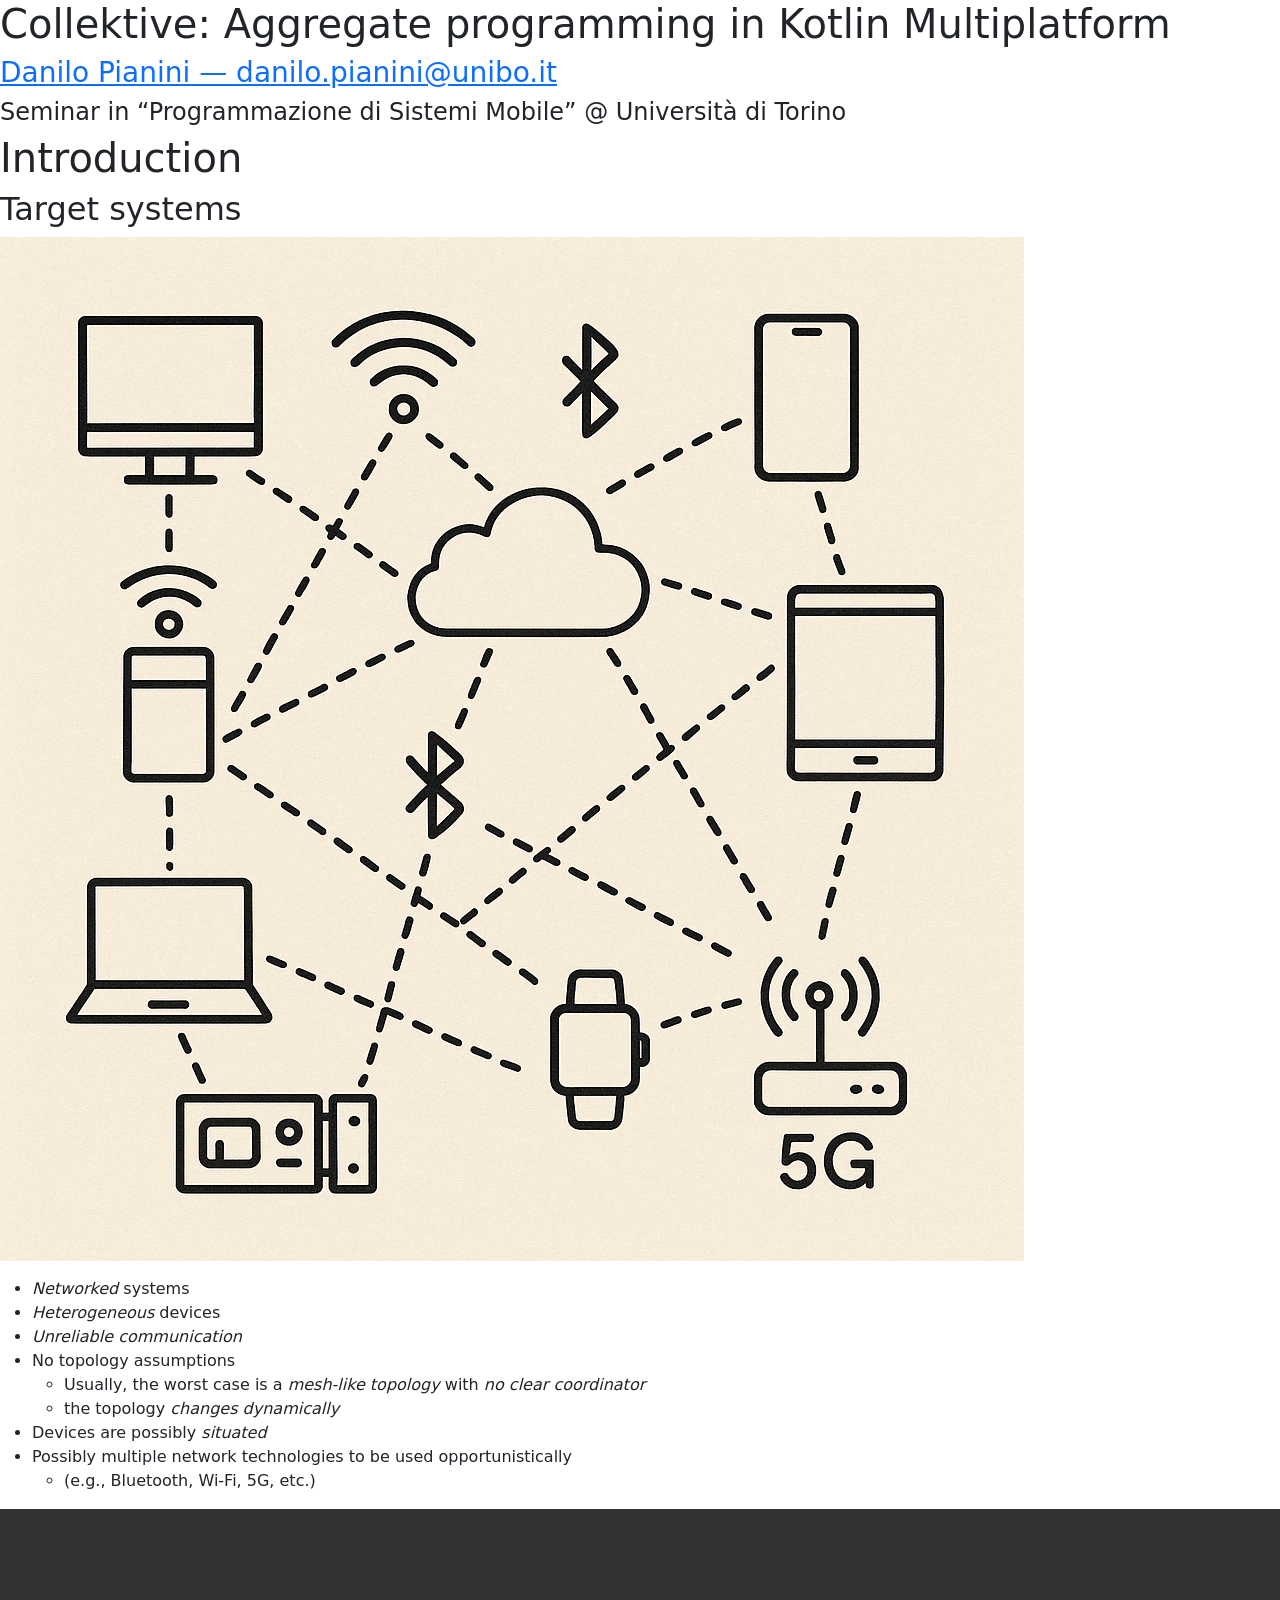
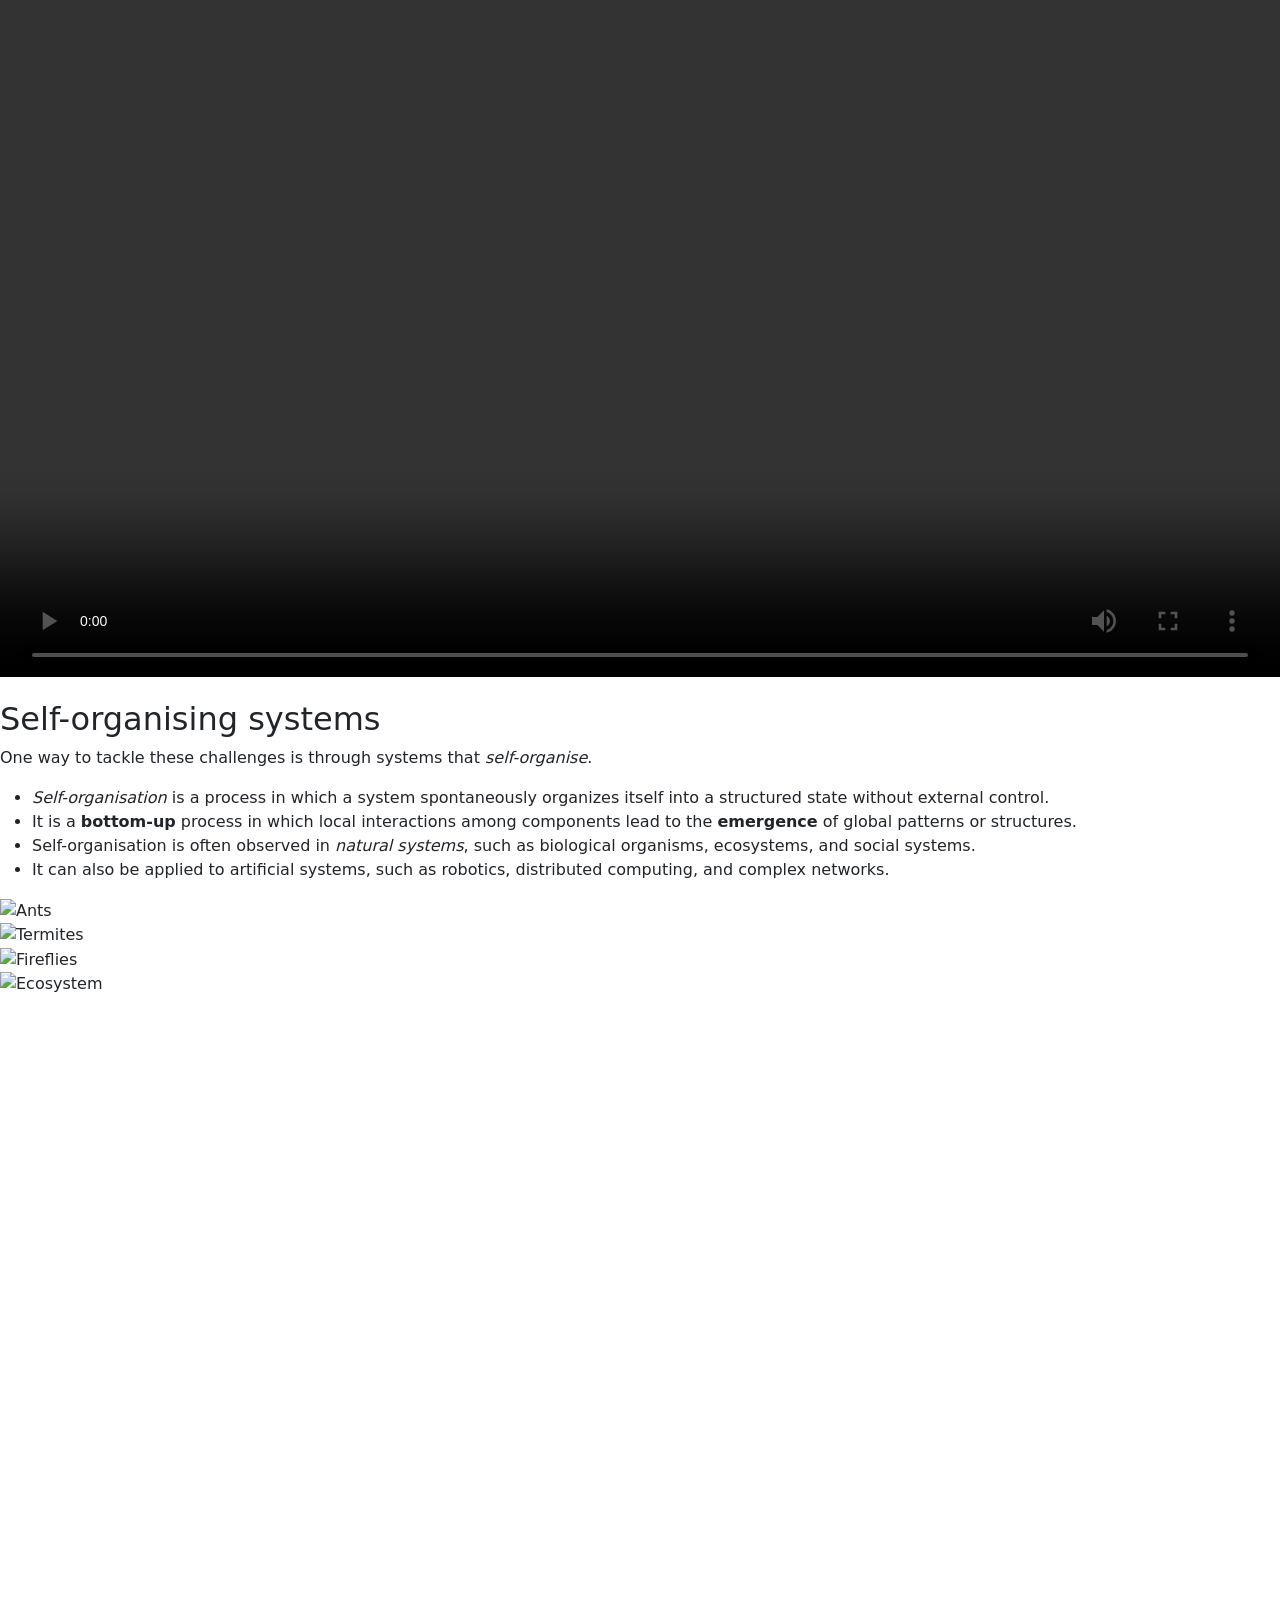
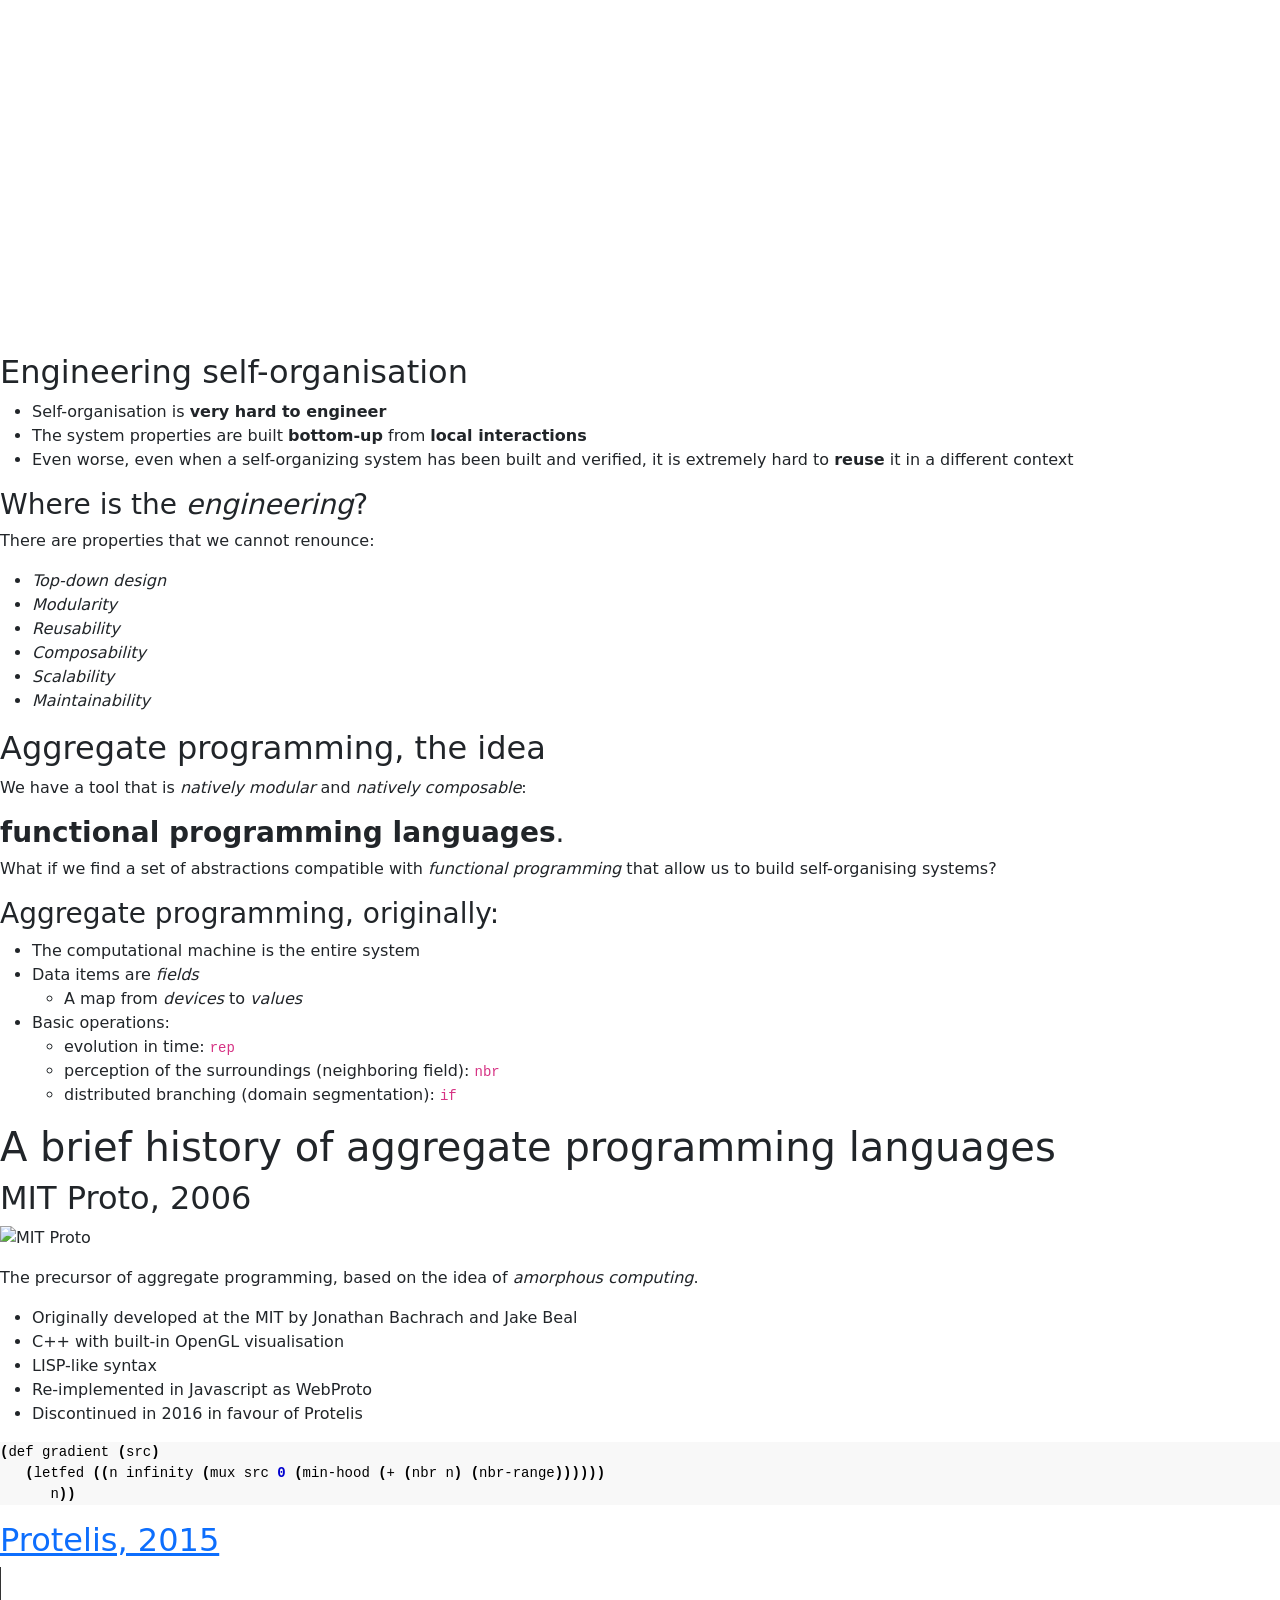
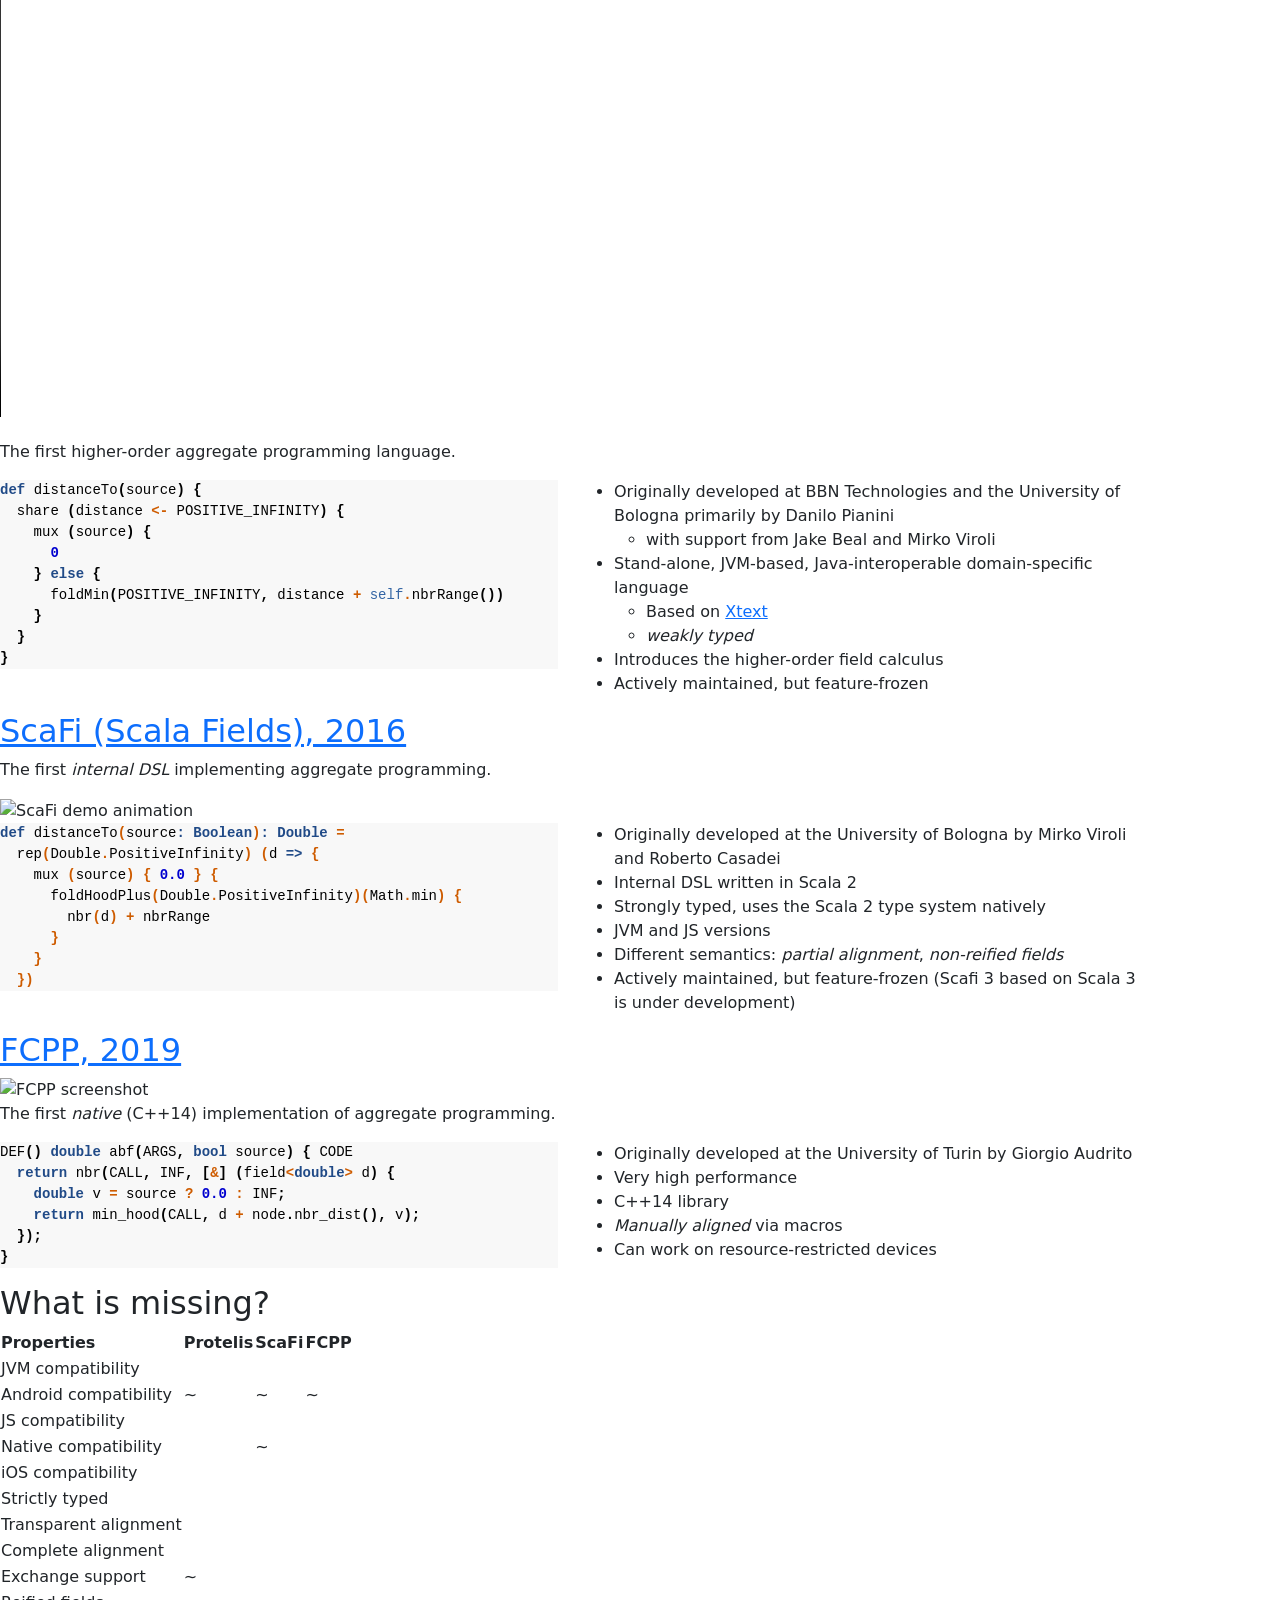
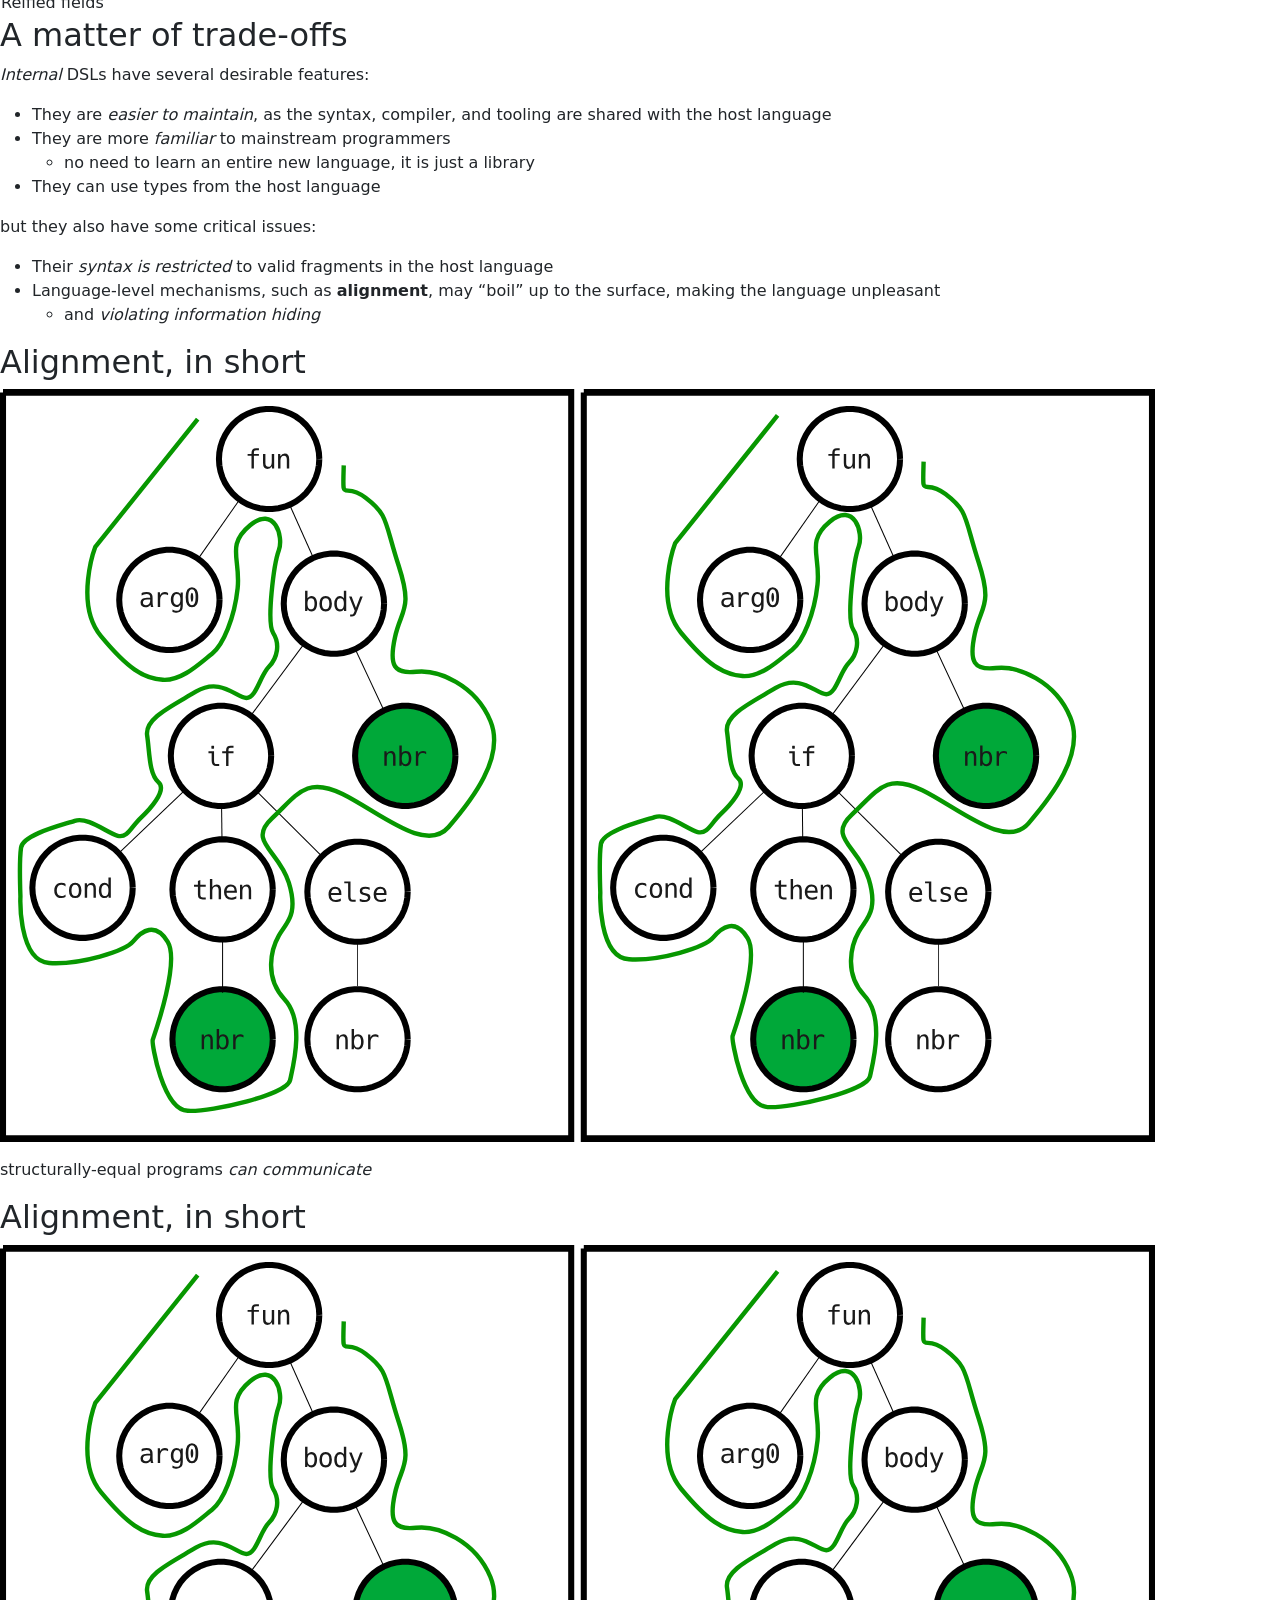
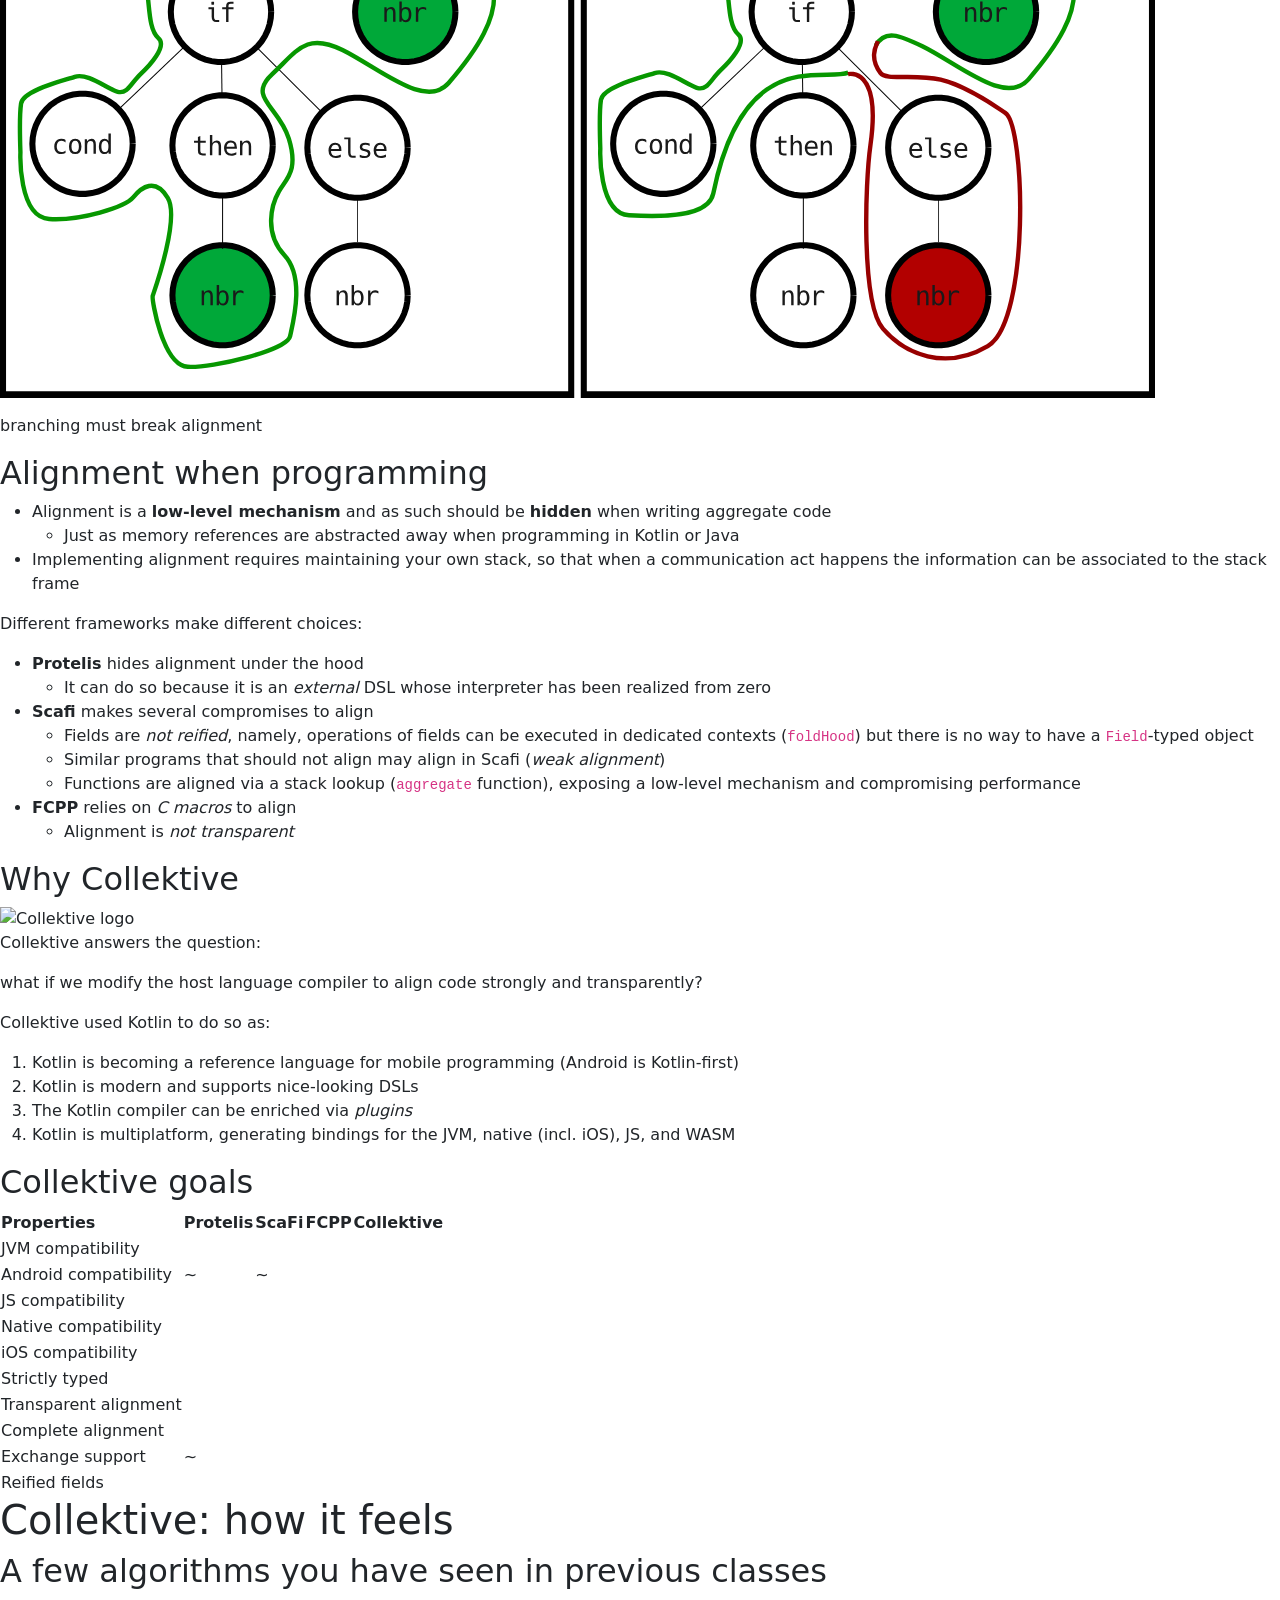
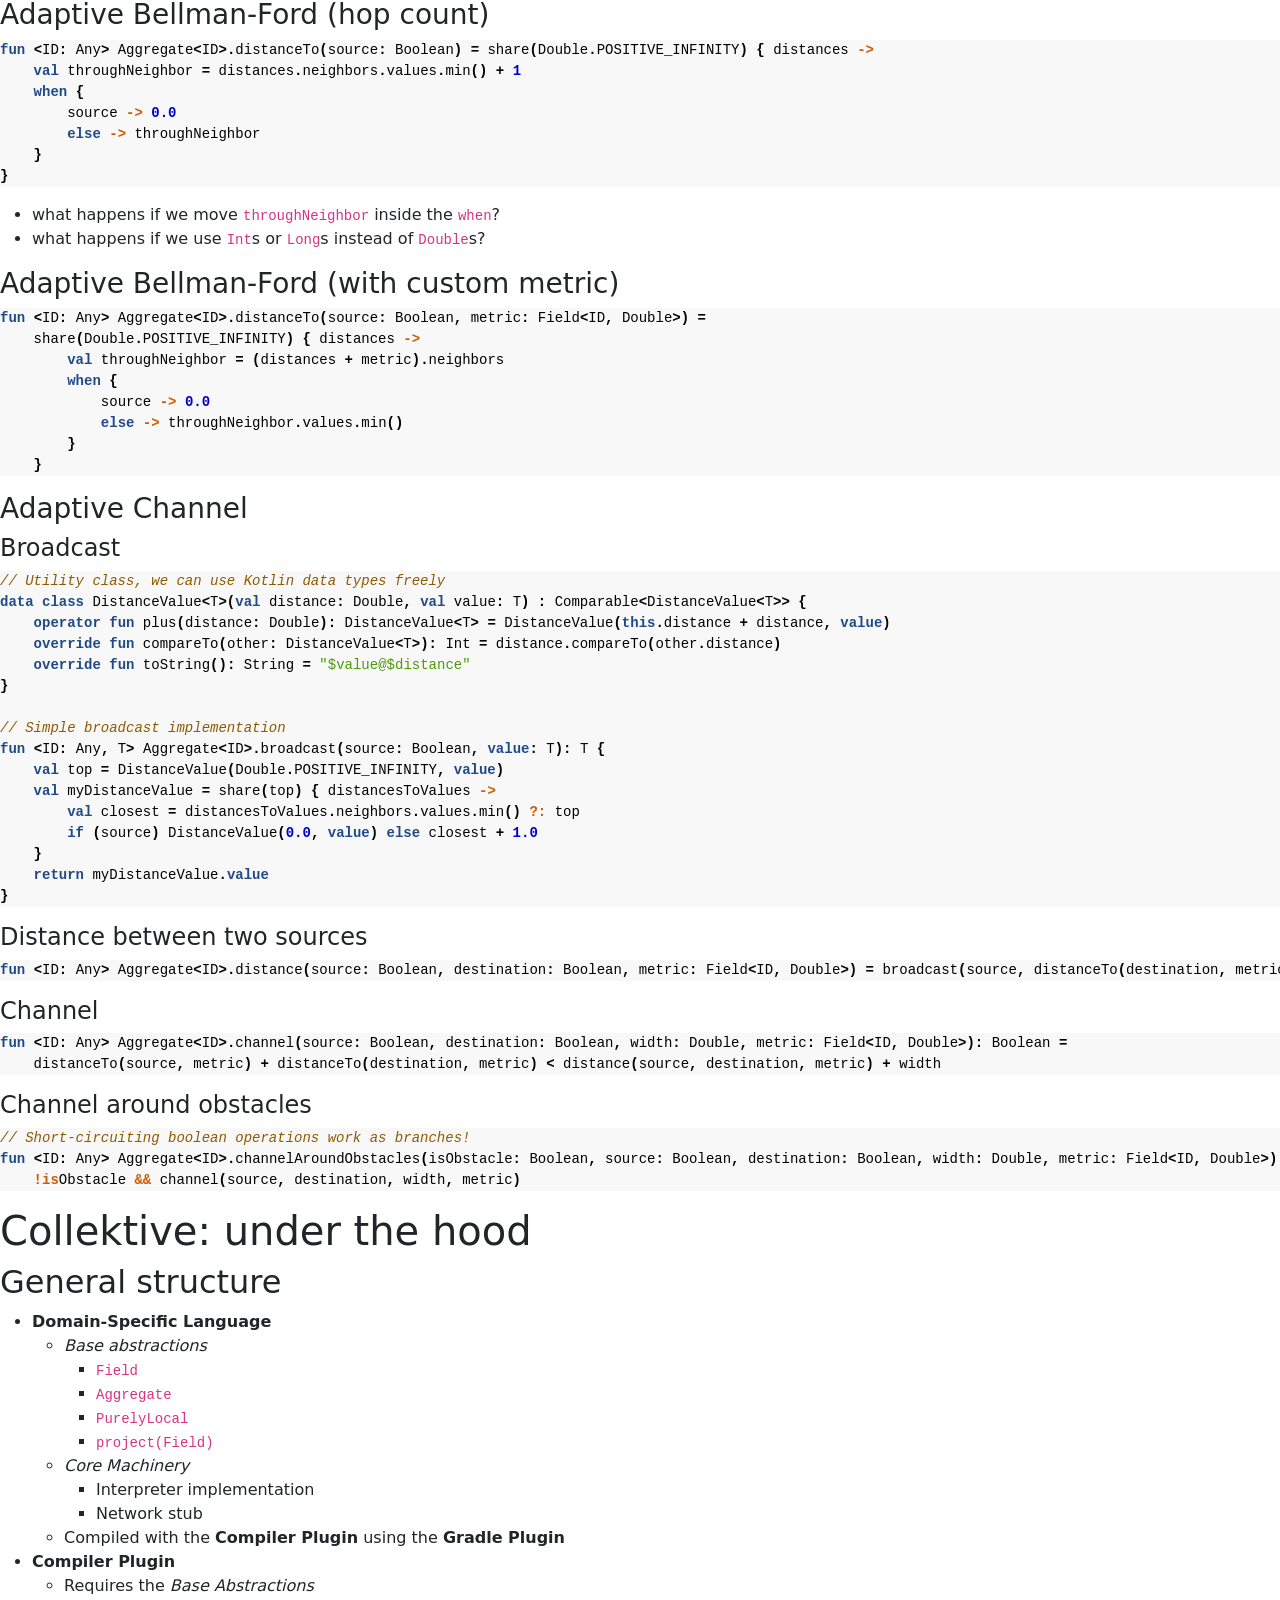
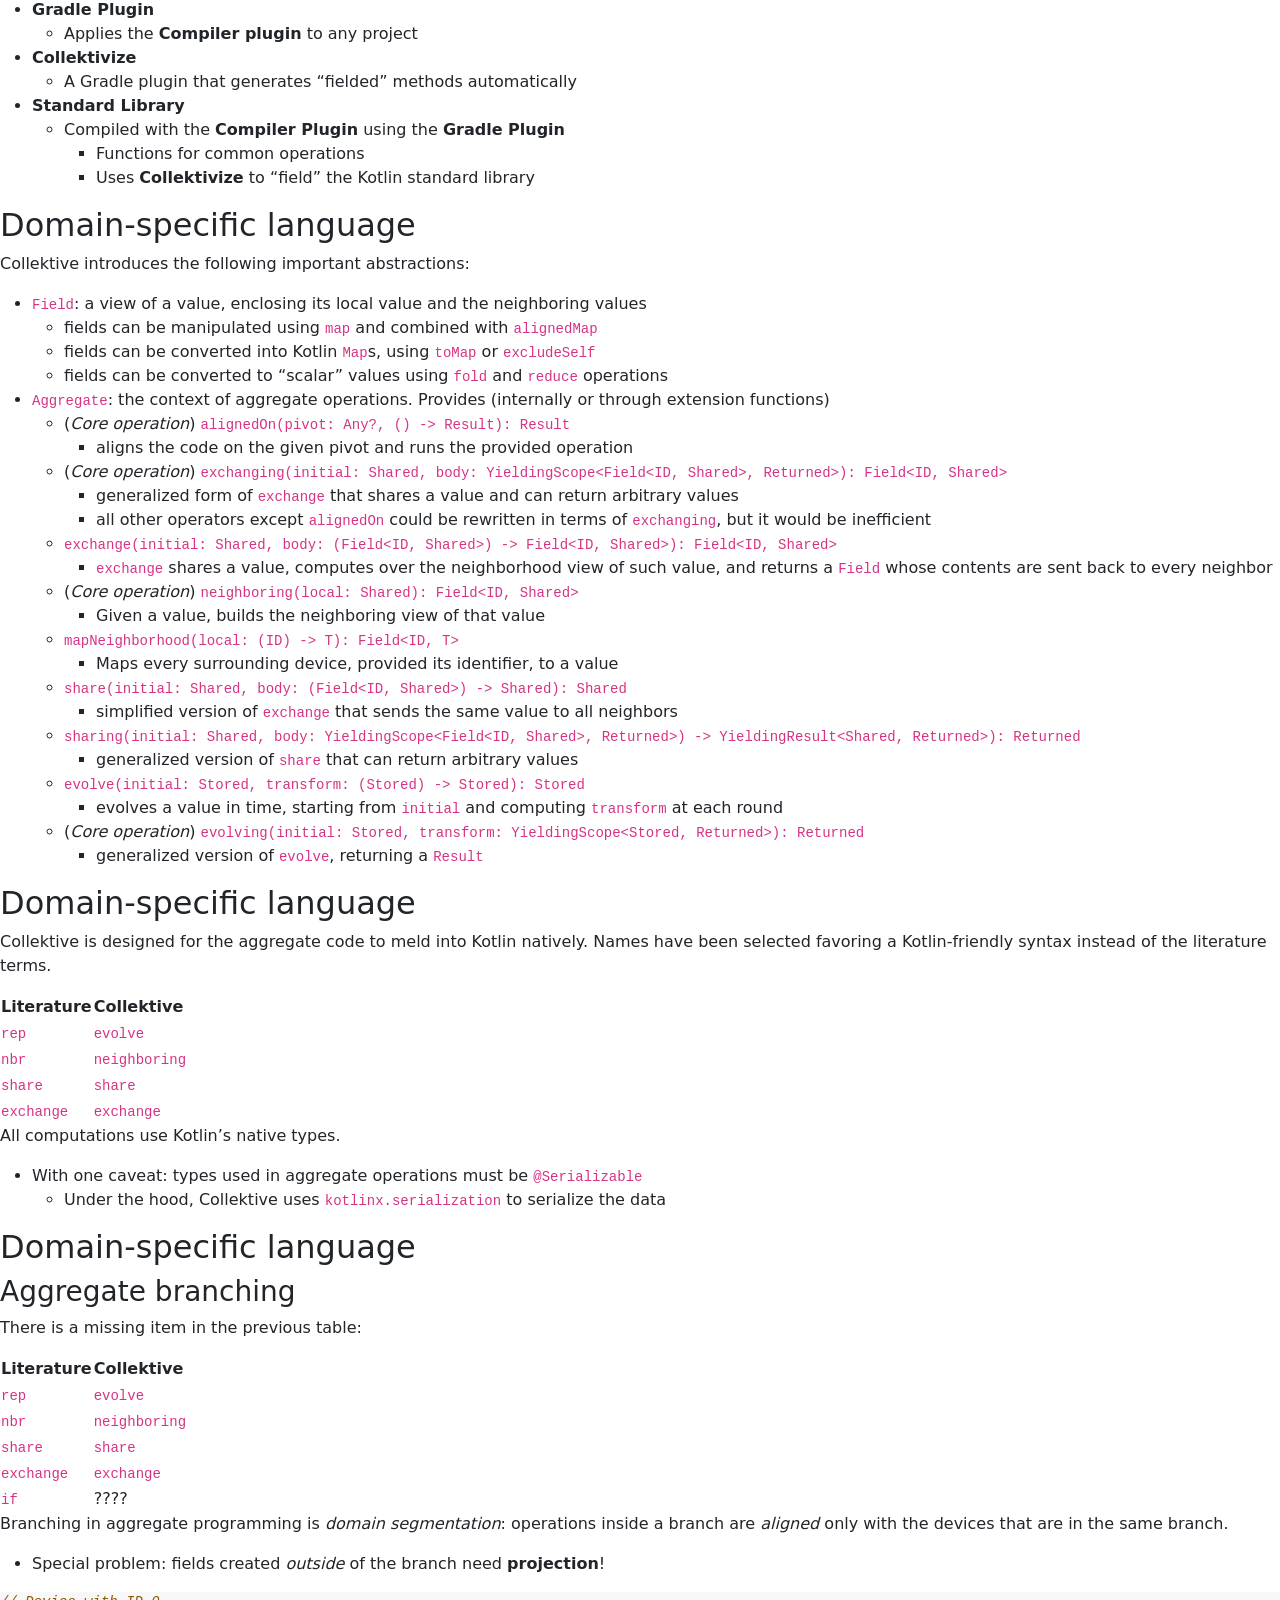
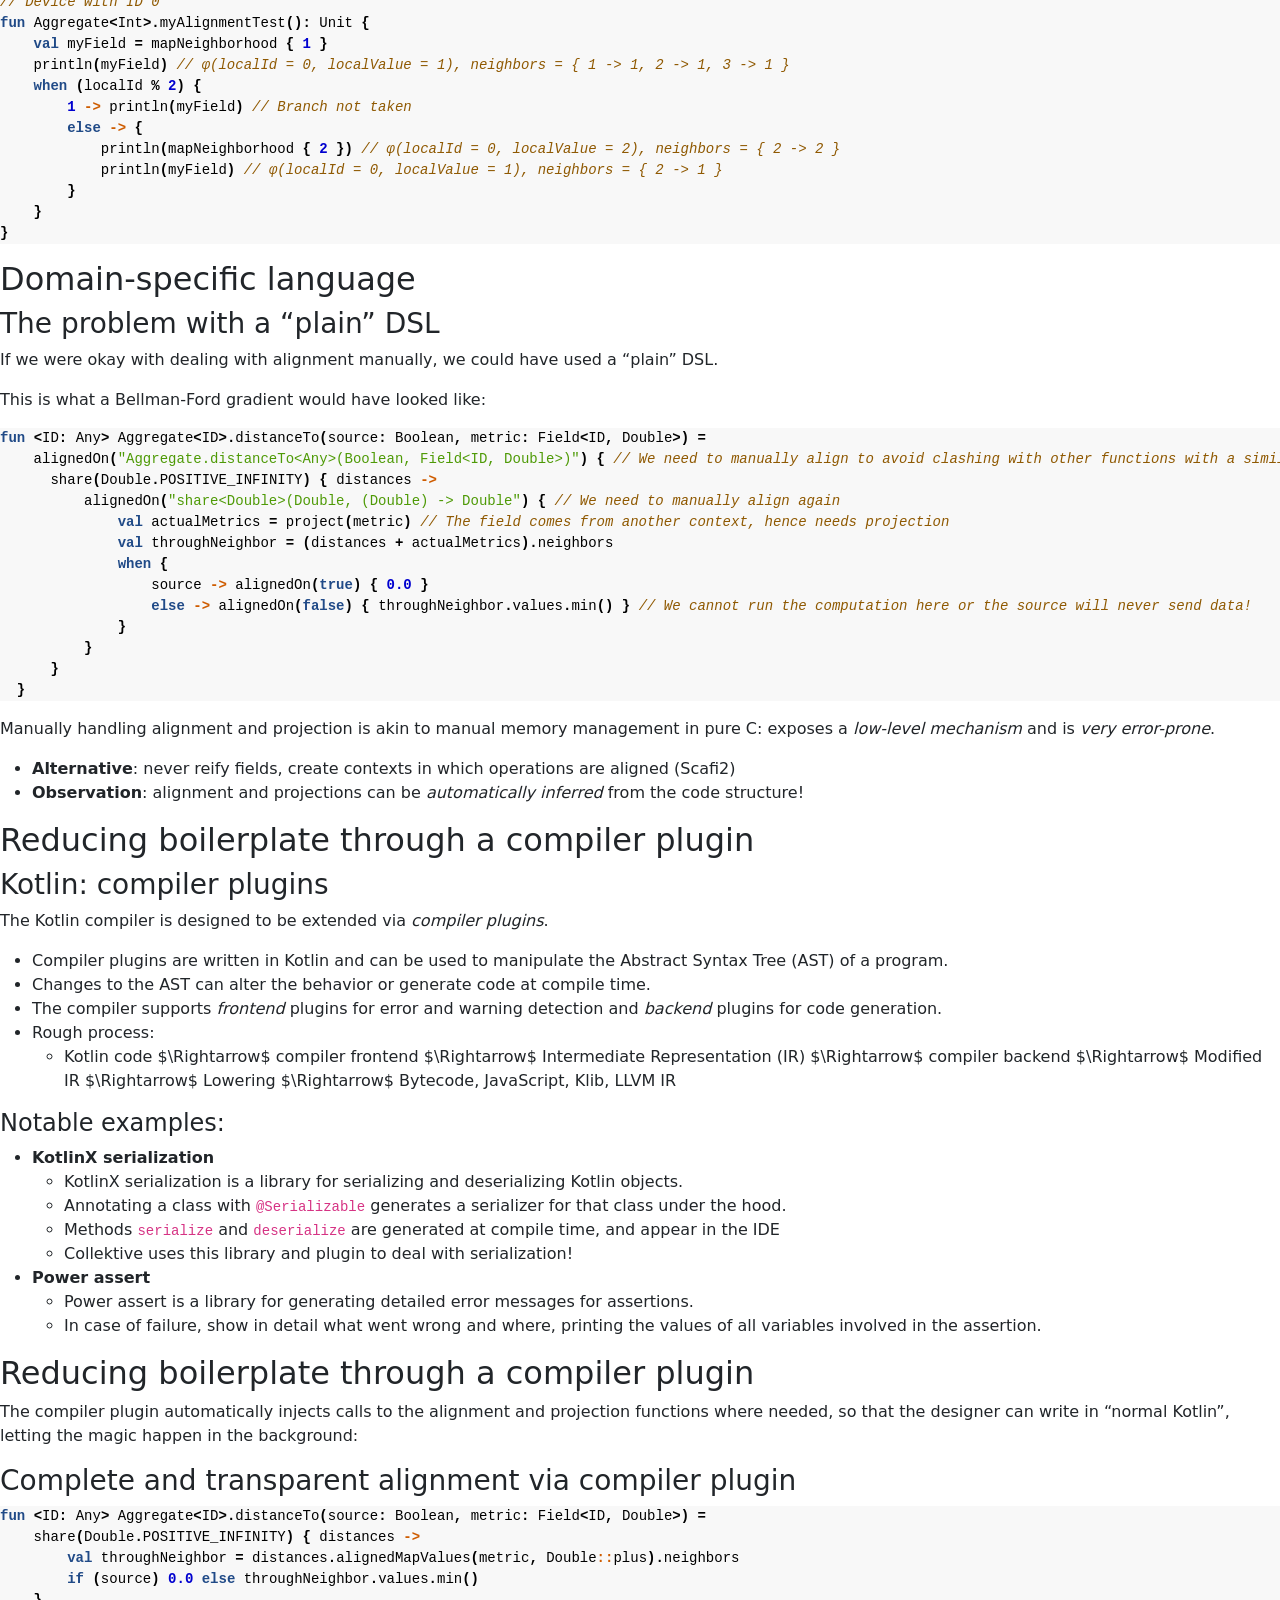
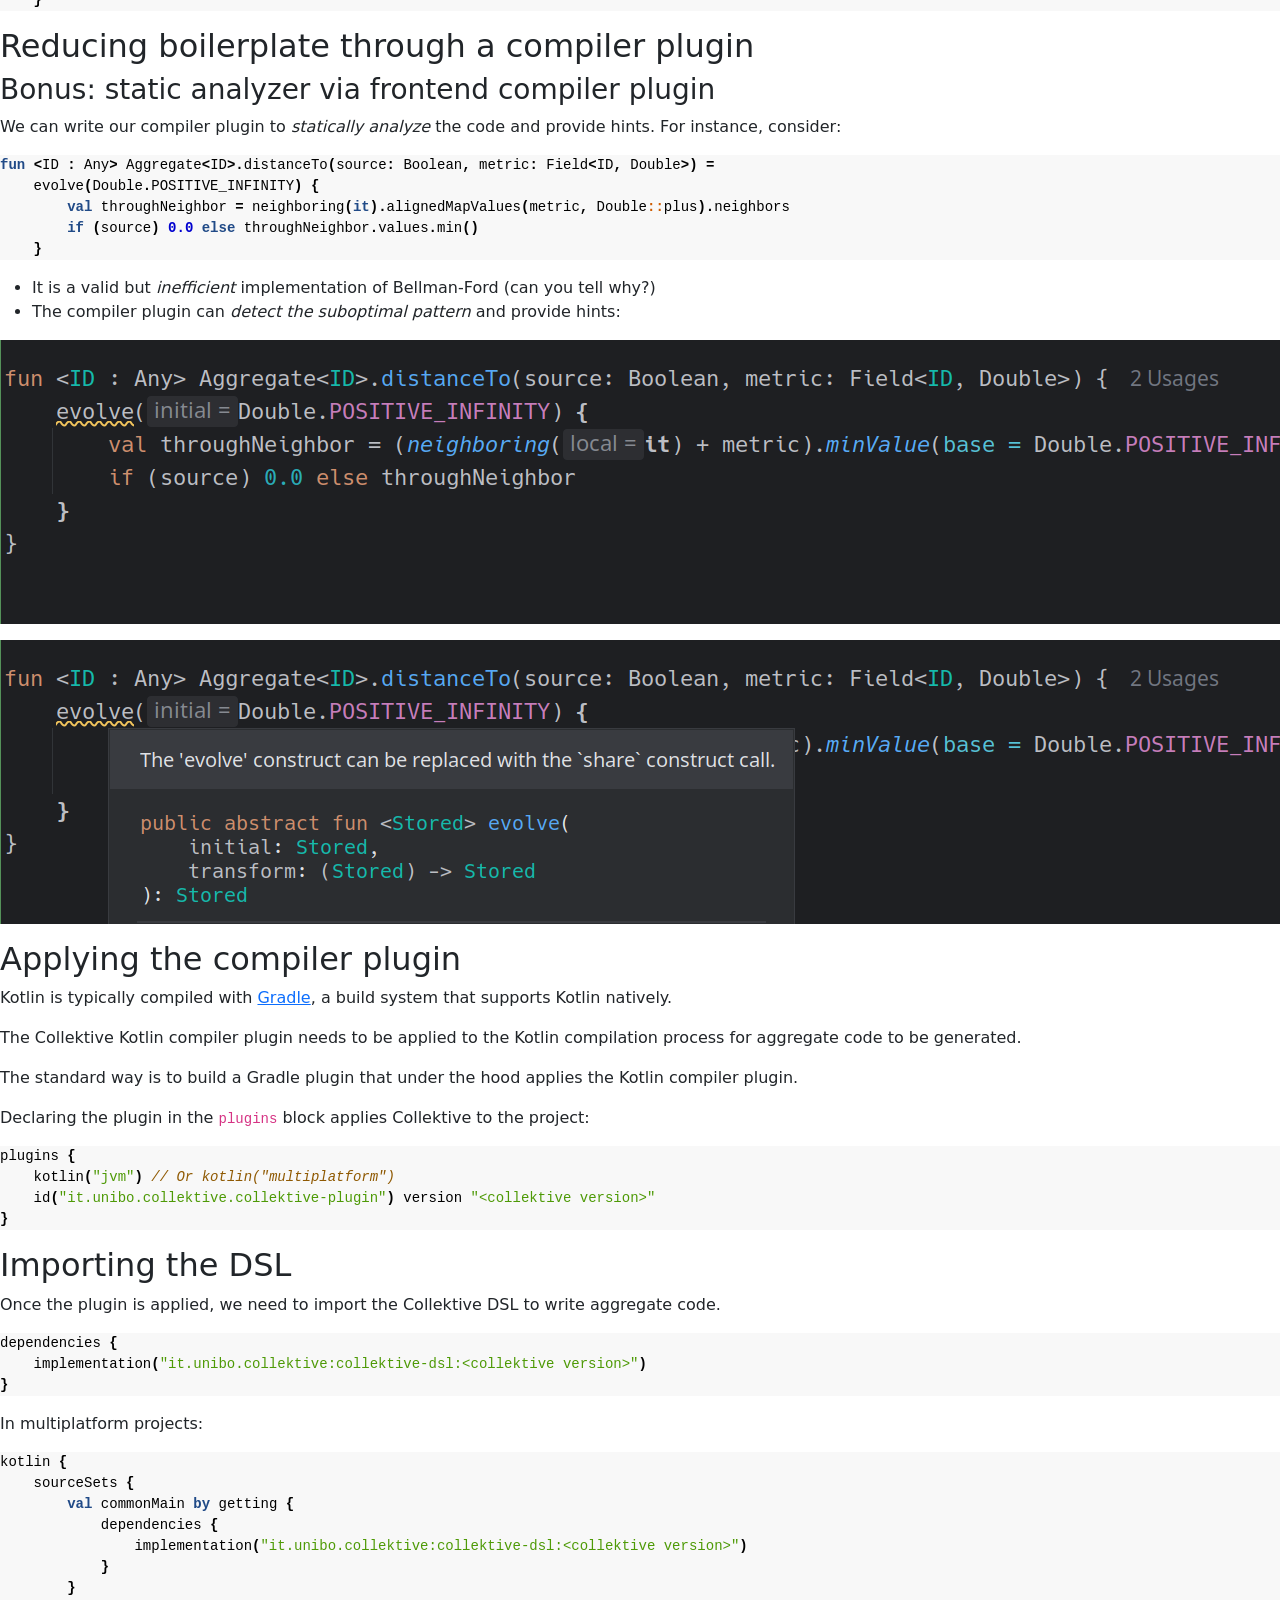
==== index.html @ bad83444 "Deploying to gh-pages from @ DanySK/slides-2026-unito-progmob-collektive@7ce42bff8a8091cb680936325e4" ====
<!DOCTYPE html><html lang="en"><head>
	<meta name="generator" content="Hugo 0.163.2">
    <meta charset="utf-8">
<title>Collektive: Aggregate programming in Kotlin Multiplatform</title>
<meta name="description" content="Collektive: Aggregate programming in Kotlin Multiplatform">

<meta name="apple-mobile-web-app-capable" content="yes">
<meta name="apple-mobile-web-app-status-bar-style" content="black-translucent">
<meta name="viewport" content="width=device-width, initial-scale=1.0, maximum-scale=1.0, user-scalable=no"><link rel="stylesheet" href="/slides-2026-unito-progmob-collektive/reveal-js/dist/reset.css">
<link rel="stylesheet" href="/slides-2026-unito-progmob-collektive/reveal-js/dist/reveal.css">
  <link rel="stylesheet" href="/slides-2026-unito-progmob-collektive/css/custom-theme.min.1976c3cd1822891ccd34048d4b4b91c10ebf5aa29ba235167b2de2966941fc20.css" id="theme"><link rel="stylesheet" href="/slides-2026-unito-progmob-collektive/highlight-js/solarized-dark.min.css">
<link href="https://fonts.googleapis.com/css?family=Roboto Mono" rel="stylesheet">
<link href="https://fonts.googleapis.com/css?family=Oxygen Mono" rel="stylesheet">
<link href="https://fonts.googleapis.com/css?family=Ubuntu Mono" rel="stylesheet">
<link href="https://cdn.jsdelivr.net/npm/bootstrap@5.3.1/dist/css/bootstrap.min.css" rel="stylesheet" integrity="sha384-4bw+/aepP/YC94hEpVNVgiZdgIC5+VKNBQNGCHeKRQN+PtmoHDEXuppvnDJzQIu9" crossorigin="anonymous">
<link href="https://cdn.jsdelivr.net/gh/DanySK/css-blur-animation/blur.css" rel="stylesheet" crossorigin="anonymous">

<script src="https://kit.fontawesome.com/04afe70845.js" crossorigin="anonymous"></script>
<script type="text/javascript" src="https://unpkg.com/qr-code-styling@1.5.0/lib/qr-code-styling.js"></script>

  </head>
  <body>
    
    <div class="reveal">
      <div class="slides">
  

    <section><h1 id="collektive-aggregate-programming-in-kotlin-multiplatform">Collektive: Aggregate programming in Kotlin Multiplatform</h1>
<h3 id="danilo-pianini"><a href="mailto:danilo.pianini@unibo.it">Danilo Pianini — danilo.pianini@unibo.it</a></h3>
<h4 id="seminar-in-programmazione-di-sistemi-mobile--università-di-torino">Seminar in “Programmazione di Sistemi Mobile” @ Università di Torino</h4>
</section><section>
<h1 id="introduction">Introduction</h1>
</section><section>
<h2 id="target-systems">Target systems</h2>

<div class="container w-100 m-0 p-0">
    <div class="row "><div class="col "><p><img src="target%20system.png" alt="AI-generated target system"></p>
</div>
<div class="col "><ul>
<li><em>Networked</em> systems</li>
<li><em>Heterogeneous</em> devices</li>
<li><em>Unreliable communication</em></li>
<li>No topology assumptions
<ul>
<li>Usually, the worst case is a <em>mesh-like topology</em> with <em>no clear coordinator</em></li>
<li>the topology <em>changes dynamically</em></li>
</ul>
</li>
<li>Devices are possibly <em>situated</em></li>
<li>Possibly multiple network technologies to be used opportunistically
<ul>
<li>(e.g., Bluetooth, Wi-Fi, 5G, etc.)</li>
</ul>
</li>
</ul>
</div></div>
</div>
</section><section>
<p><video width="120%" height="120%" autoplay="" controls="" loop=""><source data-src="https://danysk.github.io/Slides-2019-OYM/video/stampede.mp4" type="video/webm"></video></p>
</section><section>
<h2 id="self-organising-systems">Self-organising systems</h2>
<p>One way to tackle these challenges is through systems that <em>self-organise</em>.</p>
<ul>
<li><em>Self-organisation</em> is a process in which a system spontaneously organizes itself into a structured state without external control.</li>
<li>It is a <strong>bottom-up</strong> process in which local interactions among components lead to the <strong>emergence</strong> of global patterns or structures.</li>
<li>Self-organisation is often observed in <em>natural systems</em>, such as biological organisms, ecosystems, and social systems.</li>
<li>It can also be applied to artificial systems, such as robotics, distributed computing, and complex networks.</li>
</ul>
</section><section>
<div id="div1" style="width: 720px; float: left; overflow: hidden;">
  <img src="https://danysk.github.io/Slides-2019-OYM/img/ants.jpg" alt="Ants" style="position:relative; width: 100%; height: 100%; border: 0; margin:auto; overflow: hidden;">
</div>
<div id="div2" style="width: 720px; float: left; overflow: hidden;">
  <img src="https://danysk.github.io/Slides-2019-OYM/img/termites.jpg" alt="Termites" style="position:relative; width: 100%; height: 100%; border: 0; margin:auto; overflow: hidden;">
</div>
<div id="div3" style="width: 720px; float: left; overflow: hidden;">
  <img src="https://danysk.github.io/Slides-2019-OYM/img/firefly.jpg" alt="Fireflies" style="position:relative; width: 100%; height: 100%; border: 0; margin:auto; overflow: hidden;">
</div>
<div id="div4" style="width: 720px; float: left; overflow: hidden;">
  <img src="https://danysk.github.io/Slides-2019-OYM/img/ecosystem.jpg" alt="Ecosystem" style="position:relative; width: 100%; height: 100%; border: 0; margin:auto; overflow: hidden;">
</div>
</section><section>
<iframe width="1920" height="950" src="https://www.youtube.com/embed/ZHpu7ngQxwE?si=YPGltxUIp5QtcOlV" autoplay="true" title="YouTube video player" frameborder="0" allow="accelerometer; autoplay; clipboard-write; encrypted-media; gyroscope; picture-in-picture; web-share" referrerpolicy="strict-origin-when-cross-origin" allowfullscreen="">
</iframe>
</section><section>
<h2 id="engineering-self-organisation">Engineering self-organisation</h2>
<ul>
<li>Self-organisation is <strong>very hard to engineer</strong></li>
<li>The system properties are built <strong>bottom-up</strong> from <strong>local interactions</strong></li>
<li>Even worse, even when a self-organizing system has been built and verified,
it is extremely hard to <strong>reuse</strong> it in a different context</li>
</ul>
<h3 id="where-is-the-engineering">Where is the <em>engineering</em>?</h3>
<p>There are properties that we cannot renounce:</p>
<ul>
<li><em>Top-down design</em></li>
<li><em>Modularity</em></li>
<li><em>Reusability</em></li>
<li><em>Composability</em></li>
<li><em>Scalability</em></li>
<li><em>Maintainability</em></li>
</ul>
</section><section>
<h2 id="aggregate-programming-the-idea">Aggregate programming, the idea</h2>
<p>We have a tool that is <em>natively modular</em> and <em>natively composable</em>:</p>
<h3 id="functional-programming-languages"><strong>functional programming languages</strong>.</h3>
<p>What if we find a set of abstractions compatible with <em>functional programming</em>
that allow us to build self-organising systems?</p>
<h3 id="aggregate-programming-originally">Aggregate programming, originally:</h3>
<ul>
<li>The computational machine is the entire system</li>
<li>Data items are <em>fields</em>
<ul>
<li>A map from <em>devices</em> to <em>values</em></li>
</ul>
</li>
<li>Basic operations:
<ul>
<li>evolution in time: <code>rep</code></li>
<li>perception of the surroundings (neighboring field): <code>nbr</code></li>
<li>distributed branching (domain segmentation): <code>if</code></li>
</ul>
</li>
</ul>
</section><section>
<h1 id="a-brief-history-of-aggregate-programming-languages">A brief history of aggregate programming languages</h1>
</section><section>
<h2 id="mit-proto-2006">MIT Proto, 2006</h2>
<p><img src="https://raw.githubusercontent.com/jakebeal/MIT-Proto/refs/heads/master/webproto/figures/protorunning.png" alt="MIT Proto"></p>
<p>The precursor of aggregate programming,
based on the idea of <em>amorphous computing</em>.</p>
<ul>
<li>Originally developed at the MIT by Jonathan Bachrach and Jake Beal</li>
<li>C++ with built-in OpenGL visualisation</li>
<li>LISP-like syntax</li>
<li>Re-implemented in Javascript as WebProto</li>
<li>Discontinued in 2016 in favour of Protelis</li>
</ul>
<div class="highlight"><pre tabindex="0" style="background-color:#f8f8f8;-moz-tab-size:4;-o-tab-size:4;tab-size:4;-webkit-text-size-adjust:none;"><code class="nohighlight" data-noescape=""><span style="display:flex;"><span><span style="color:#000;font-weight:bold">(</span><span style="color:#000">def</span> <span style="color:#000">gradient</span> <span style="color:#000;font-weight:bold">(</span><span style="color:#000">src</span><span style="color:#000;font-weight:bold">)</span>
</span></span><span style="display:flex;"><span>   <span style="color:#000;font-weight:bold">(</span><span style="color:#000">letfed</span> <span style="color:#000;font-weight:bold">((</span><span style="color:#000">n</span> <span style="color:#000">infinity</span> <span style="color:#000;font-weight:bold">(</span><span style="color:#000">mux</span> <span style="color:#000">src</span> <span style="color:#0000cf;font-weight:bold">0</span> <span style="color:#000;font-weight:bold">(</span><span style="color:#000">min-hood</span> <span style="color:#000;font-weight:bold">(</span><span style="color:#000">+</span> <span style="color:#000;font-weight:bold">(</span><span style="color:#000">nbr</span> <span style="color:#000">n</span><span style="color:#000;font-weight:bold">)</span> <span style="color:#000;font-weight:bold">(</span><span style="color:#000">nbr-range</span><span style="color:#000;font-weight:bold">))))))</span>
</span></span><span style="display:flex;"><span>      <span style="color:#000">n</span><span style="color:#000;font-weight:bold">))</span>
</span></span></code></pre></div></section><section>
<h2 id="protelis-2015"><a href="https://protelis.github.io/">Protelis, 2015</a></h2>
<p><video width="1080" height="450" autoplay="" controls="" loop=""><source data-src="https://protelis.github.io/images/mapehd-small-h264.mp4" type="video/webm"></video></p>
<p>The first higher-order aggregate programming language.</p>

<div class="container w-100 m-0 p-0">
    <div class="row "><div class="col "><div class="highlight"><pre tabindex="0" style="background-color:#f8f8f8;-moz-tab-size:4;-o-tab-size:4;tab-size:4;-webkit-text-size-adjust:none;"><code class="nohighlight" data-noescape=""><span style="display:flex;"><span><span style="color:#204a87;font-weight:bold">def</span> <span style="color:#000">distanceTo</span><span style="color:#000;font-weight:bold">(</span><span style="color:#000">source</span><span style="color:#000;font-weight:bold">)</span> <span style="color:#000;font-weight:bold">{</span>
</span></span><span style="display:flex;"><span>  <span style="color:#000">share</span> <span style="color:#000;font-weight:bold">(</span><span style="color:#000">distance</span> <span style="color:#ce5c00;font-weight:bold">&lt;-</span> <span style="color:#000">POSITIVE_INFINITY</span><span style="color:#000;font-weight:bold">)</span> <span style="color:#000;font-weight:bold">{</span>
</span></span><span style="display:flex;"><span>    <span style="color:#000">mux</span> <span style="color:#000;font-weight:bold">(</span><span style="color:#000">source</span><span style="color:#000;font-weight:bold">)</span> <span style="color:#000;font-weight:bold">{</span>
</span></span><span style="display:flex;"><span>      <span style="color:#0000cf;font-weight:bold">0</span>
</span></span><span style="display:flex;"><span>    <span style="color:#000;font-weight:bold">}</span> <span style="color:#204a87;font-weight:bold">else</span> <span style="color:#000;font-weight:bold">{</span>
</span></span><span style="display:flex;"><span>      <span style="color:#000">foldMin</span><span style="color:#000;font-weight:bold">(</span><span style="color:#000">POSITIVE_INFINITY</span><span style="color:#000;font-weight:bold">,</span> <span style="color:#000">distance</span> <span style="color:#ce5c00;font-weight:bold">+</span> <span style="color:#3465a4">self</span><span style="color:#ce5c00;font-weight:bold">.</span><span style="color:#000">nbrRange</span><span style="color:#000;font-weight:bold">())</span>
</span></span><span style="display:flex;"><span>    <span style="color:#000;font-weight:bold">}</span>
</span></span><span style="display:flex;"><span>  <span style="color:#000;font-weight:bold">}</span>
</span></span><span style="display:flex;"><span><span style="color:#000;font-weight:bold">}</span>
</span></span></code></pre></div></div>
<div class="col "><ul>
<li>Originally developed at BBN Technologies and the University of Bologna primarily by Danilo Pianini
<ul>
<li>with support from Jake Beal and Mirko Viroli</li>
</ul>
</li>
<li>Stand-alone, JVM-based, Java-interoperable domain-specific language
<ul>
<li>Based on <a href="https://eclipse.dev/Xtext/">Xtext</a></li>
<li><em>weakly typed</em></li>
</ul>
</li>
<li>Introduces the higher-order field calculus</li>
<li>Actively maintained, but feature-frozen</li>
</ul>
</div></div>
</div>
</section><section>
<h2 id="scafi-scala-fields-2016"><a href="https://scafi.github.io/">ScaFi (Scala Fields), 2016</a></h2>
<p>The first <em>internal DSL</em> implementing aggregate programming.</p>
<img src="https://user-images.githubusercontent.com/23448811/224012411-fbef5948-c546-49fa-b411-f5662831ef1b.gif" alt="ScaFi demo animation" width="500px">

<div class="container w-100 m-0 p-0">
    <div class="row "><div class="col "><div class="highlight"><pre tabindex="0" style="background-color:#f8f8f8;-moz-tab-size:4;-o-tab-size:4;tab-size:4;-webkit-text-size-adjust:none;"><code class="nohighlight" data-noescape=""><span style="display:flex;"><span><span style="color:#204a87;font-weight:bold">def</span> <span style="color:#000">distanceTo</span><span style="color:#ce5c00;font-weight:bold">(</span><span style="color:#000">source</span><span style="color:#204a87;font-weight:bold">:</span> <span style="color:#204a87;font-weight:bold">Boolean</span><span style="color:#ce5c00;font-weight:bold">)</span><span style="color:#204a87;font-weight:bold">:</span> <span style="color:#204a87;font-weight:bold">Double</span> <span style="color:#ce5c00;font-weight:bold">=</span>
</span></span><span style="display:flex;"><span>  <span style="color:#000">rep</span><span style="color:#ce5c00;font-weight:bold">(</span><span style="color:#000">Double</span><span style="color:#ce5c00;font-weight:bold">.</span><span style="color:#000">PositiveInfinity</span><span style="color:#ce5c00;font-weight:bold">)</span> <span style="color:#ce5c00;font-weight:bold">(</span><span style="color:#000">d</span> <span style="color:#204a87;font-weight:bold">=&gt;</span> <span style="color:#ce5c00;font-weight:bold">{</span>
</span></span><span style="display:flex;"><span>    <span style="color:#000">mux</span> <span style="color:#ce5c00;font-weight:bold">(</span><span style="color:#000">source</span><span style="color:#ce5c00;font-weight:bold">)</span> <span style="color:#ce5c00;font-weight:bold">{</span> <span style="color:#0000cf;font-weight:bold">0.0</span> <span style="color:#ce5c00;font-weight:bold">}</span> <span style="color:#ce5c00;font-weight:bold">{</span>
</span></span><span style="display:flex;"><span>      <span style="color:#000">foldHoodPlus</span><span style="color:#ce5c00;font-weight:bold">(</span><span style="color:#000">Double</span><span style="color:#ce5c00;font-weight:bold">.</span><span style="color:#000">PositiveInfinity</span><span style="color:#ce5c00;font-weight:bold">)(</span><span style="color:#000">Math</span><span style="color:#ce5c00;font-weight:bold">.</span><span style="color:#000">min</span><span style="color:#ce5c00;font-weight:bold">)</span> <span style="color:#ce5c00;font-weight:bold">{</span>
</span></span><span style="display:flex;"><span>        <span style="color:#000">nbr</span><span style="color:#ce5c00;font-weight:bold">(</span><span style="color:#000">d</span><span style="color:#ce5c00;font-weight:bold">)</span> <span style="color:#ce5c00;font-weight:bold">+</span> <span style="color:#000">nbrRange</span>
</span></span><span style="display:flex;"><span>      <span style="color:#ce5c00;font-weight:bold">}</span>
</span></span><span style="display:flex;"><span>    <span style="color:#ce5c00;font-weight:bold">}</span>
</span></span><span style="display:flex;"><span>  <span style="color:#ce5c00;font-weight:bold">})</span>
</span></span></code></pre></div></div>
<div class="col "><ul>
<li>Originally developed at the University of Bologna by Mirko Viroli and Roberto Casadei</li>
<li>Internal DSL written in Scala 2</li>
<li>Strongly typed, uses the Scala 2 type system natively</li>
<li>JVM and JS versions</li>
<li>Different semantics: <em>partial alignment</em>, <em>non-reified fields</em></li>
<li>Actively maintained, but feature-frozen (Scafi 3 based on Scala 3 is under development)</li>
</ul>
</div></div>
</div>
</section><section>
<h2 id="fcpp-2019"><a href="https://fcpp.github.io/">FCPP, 2019</a></h2>
<img src="https://fcpp.github.io/assets/static/screenshot.png" alt="FCPP screenshot" width="500px">
<p>The first <em>native</em> (C++14) implementation of aggregate programming.</p>

<div class="container w-100 m-0 p-0">
    <div class="row "><div class="col "><div class="highlight"><pre tabindex="0" style="background-color:#f8f8f8;-moz-tab-size:4;-o-tab-size:4;tab-size:4;-webkit-text-size-adjust:none;"><code class="nohighlight" data-noescape=""><span style="display:flex;"><span><span style="color:#000">DEF</span><span style="color:#000;font-weight:bold">()</span> <span style="color:#204a87;font-weight:bold">double</span> <span style="color:#000">abf</span><span style="color:#000;font-weight:bold">(</span><span style="color:#000">ARGS</span><span style="color:#000;font-weight:bold">,</span> <span style="color:#204a87;font-weight:bold">bool</span> <span style="color:#000">source</span><span style="color:#000;font-weight:bold">)</span> <span style="color:#000;font-weight:bold">{</span> <span style="color:#000">CODE</span>
</span></span><span style="display:flex;"><span>  <span style="color:#204a87;font-weight:bold">return</span> <span style="color:#000">nbr</span><span style="color:#000;font-weight:bold">(</span><span style="color:#000">CALL</span><span style="color:#000;font-weight:bold">,</span> <span style="color:#000">INF</span><span style="color:#000;font-weight:bold">,</span> <span style="color:#000;font-weight:bold">[</span><span style="color:#ce5c00;font-weight:bold">&amp;</span><span style="color:#000;font-weight:bold">]</span> <span style="color:#000;font-weight:bold">(</span><span style="color:#000">field</span><span style="color:#ce5c00;font-weight:bold">&lt;</span><span style="color:#204a87;font-weight:bold">double</span><span style="color:#ce5c00;font-weight:bold">&gt;</span> <span style="color:#000">d</span><span style="color:#000;font-weight:bold">)</span> <span style="color:#000;font-weight:bold">{</span>
</span></span><span style="display:flex;"><span>    <span style="color:#204a87;font-weight:bold">double</span> <span style="color:#000">v</span> <span style="color:#ce5c00;font-weight:bold">=</span> <span style="color:#000">source</span> <span style="color:#ce5c00;font-weight:bold">?</span> <span style="color:#0000cf;font-weight:bold">0.0</span> <span style="color:#ce5c00;font-weight:bold">:</span> <span style="color:#000">INF</span><span style="color:#000;font-weight:bold">;</span>
</span></span><span style="display:flex;"><span>    <span style="color:#204a87;font-weight:bold">return</span> <span style="color:#000">min_hood</span><span style="color:#000;font-weight:bold">(</span><span style="color:#000">CALL</span><span style="color:#000;font-weight:bold">,</span> <span style="color:#000">d</span> <span style="color:#ce5c00;font-weight:bold">+</span> <span style="color:#000">node</span><span style="color:#000;font-weight:bold">.</span><span style="color:#000">nbr_dist</span><span style="color:#000;font-weight:bold">(),</span> <span style="color:#000">v</span><span style="color:#000;font-weight:bold">);</span>
</span></span><span style="display:flex;"><span>  <span style="color:#000;font-weight:bold">});</span>
</span></span><span style="display:flex;"><span><span style="color:#000;font-weight:bold">}</span>
</span></span></code></pre></div></div>
<div class="col "><ul>
<li>Originally developed at the University of Turin by Giorgio Audrito</li>
<li>Very high performance</li>
<li>C++14 library</li>
<li><em>Manually aligned</em> via macros</li>
<li>Can work on resource-restricted devices</li>
</ul>
</div></div>
</div>
</section><section>
<h2 id="what-is-missing">What is missing?</h2>
<table>
	<thead>
			<tr>
					<th>Properties</th>
					<th>Protelis</th>
					<th>ScaFi</th>
					<th>FCPP</th>
			</tr>
	</thead>
	<tbody>
			<tr>
					<td>JVM compatibility</td>
					<td><i class="fa-solid fa-check" style="color: green;"></i>
</td>
					<td><i class="fa-solid fa-check" style="color: green;"></i>
</td>
					<td><i class="fa-solid fa-xmark" style="color: red;"></i>
</td>
			</tr>
			<tr>
					<td>Android compatibility</td>
					<td>~</td>
					<td>~</td>
					<td>~</td>
			</tr>
			<tr>
					<td>JS compatibility</td>
					<td><i class="fa-solid fa-xmark" style="color: red;"></i>
</td>
					<td><i class="fa-solid fa-check" style="color: green;"></i>
</td>
					<td><i class="fa-solid fa-xmark" style="color: red;"></i>
</td>
			</tr>
			<tr>
					<td>Native compatibility</td>
					<td><i class="fa-solid fa-xmark" style="color: red;"></i>
</td>
					<td>~</td>
					<td><i class="fa-solid fa-check" style="color: green;"></i>
</td>
			</tr>
			<tr>
					<td>iOS compatibility</td>
					<td><i class="fa-solid fa-xmark" style="color: red;"></i>
</td>
					<td><i class="fa-solid fa-xmark" style="color: red;"></i>
</td>
					<td><i class="fa-solid fa-xmark" style="color: red;"></i>
</td>
			</tr>
			<tr>
					<td>Strictly typed</td>
					<td><i class="fa-solid fa-xmark" style="color: red;"></i>
</td>
					<td><i class="fa-solid fa-check" style="color: green;"></i>
</td>
					<td><i class="fa-solid fa-check" style="color: green;"></i>
</td>
			</tr>
			<tr>
					<td>Transparent alignment</td>
					<td><i class="fa-solid fa-check" style="color: green;"></i>
</td>
					<td><i class="fa-solid fa-xmark" style="color: red;"></i>
</td>
					<td><i class="fa-solid fa-xmark" style="color: red;"></i>
</td>
			</tr>
			<tr>
					<td>Complete alignment</td>
					<td><i class="fa-solid fa-check" style="color: green;"></i>
</td>
					<td><i class="fa-solid fa-xmark" style="color: red;"></i>
</td>
					<td><i class="fa-solid fa-check" style="color: green;"></i>
</td>
			</tr>
			<tr>
					<td>Exchange support</td>
					<td>~</td>
					<td><i class="fa-solid fa-xmark" style="color: red;"></i>
</td>
					<td><i class="fa-solid fa-check" style="color: green;"></i>
</td>
			</tr>
			<tr>
					<td>Reified fields</td>
					<td><i class="fa-solid fa-check" style="color: green;"></i>
</td>
					<td><i class="fa-solid fa-xmark" style="color: red;"></i>
</td>
					<td><i class="fa-solid fa-check" style="color: green;"></i>
</td>
			</tr>
	</tbody>
</table>
</section><section>
<h2 id="a-matter-of-trade-offs">A matter of trade-offs</h2>
<p><em>Internal</em> DSLs have several desirable features:</p>
<ul>
<li>They are <em>easier to maintain</em>, as the syntax, compiler, and tooling are shared with the host language</li>
<li>They are more <em>familiar</em> to mainstream programmers
<ul>
<li>no need to learn an entire new language, it is just a library</li>
</ul>
</li>
<li>They can use types from the host language</li>
</ul>
<p>but they also have some critical issues:</p>
<ul>
<li>Their <em>syntax is restricted</em> to valid fragments in the host language</li>
<li>Language-level mechanisms, such as <strong>alignment</strong>, may “boil” up to the surface, making the language unpleasant
<ul>
<li>and <em>violating information hiding</em></li>
</ul>
</li>
</ul>
</section><section>
<h2 id="alignment-in-short">Alignment, in short</h2>
<p><img src="align.svg" alt=""></p>
<p>structurally-equal programs <em>can communicate</em></p>
</section><section>
<h2 id="alignment-in-short-1">Alignment, in short</h2>
<p><img src="dealign.svg" alt=""></p>
<p>branching must break alignment</p>
</section><section>
<h2 id="alignment-when-programming">Alignment when programming</h2>
<ul>
<li>Alignment is a <strong>low-level mechanism</strong> and as such should be <strong>hidden</strong> when writing aggregate code
<ul>
<li>Just as memory references are abstracted away when programming in Kotlin or Java</li>
</ul>
</li>
<li>Implementing alignment requires maintaining your own stack, so that when a communication act happens
the information can be associated to the stack frame</li>
</ul>
<p>Different frameworks make different choices:</p>
<ul>
<li><strong>Protelis</strong> hides alignment under the hood
<ul>
<li>It can do so because it is an <em>external</em> DSL whose interpreter has been realized from zero</li>
</ul>
</li>
<li><strong>Scafi</strong> makes several compromises to align
<ul>
<li>Fields are <em>not reified</em>, namely, operations of fields can be executed in dedicated contexts (<code>foldHood</code>)
but there is no way to have a <code>Field</code>-typed object</li>
<li>Similar programs that should not align may align in Scafi (<em>weak alignment</em>)</li>
<li>Functions are aligned via a stack lookup (<code>aggregate</code> function), exposing a low-level mechanism and compromising performance</li>
</ul>
</li>
<li><strong>FCPP</strong> relies on <em>C macros</em> to align
<ul>
<li>Alignment is <em>not transparent</em></li>
</ul>
</li>
</ul>
</section><section>
<h2 id="why-collektive">Why Collektive</h2>
<img src="https://github.com/Collektive/collektive/raw/master/site/static/img/collektive-logo-white-background-round.svg" alt="Collektive logo" width="300px">
<p>Collektive answers the question:</p>
<blockquote>
<p>what if we modify the host language compiler to align code strongly and transparently?</p>
</blockquote>
<p>Collektive used Kotlin to do so as:</p>
<ol>
<li>Kotlin is becoming a reference language for mobile programming (Android is Kotlin-first)</li>
<li>Kotlin is modern and supports nice-looking DSLs</li>
<li>The Kotlin compiler can be enriched via <em>plugins</em></li>
<li>Kotlin is multiplatform, generating bindings for the JVM, native (incl. iOS), JS, and WASM</li>
</ol>
</section><section>
<h2 id="collektive-goals">Collektive goals</h2>
<table>
	<thead>
			<tr>
					<th>Properties</th>
					<th>Protelis</th>
					<th>ScaFi</th>
					<th>FCPP</th>
					<th>Collektive</th>
			</tr>
	</thead>
	<tbody>
			<tr>
					<td>JVM compatibility</td>
					<td><i class="fa-solid fa-check" style="color: green;"></i>
</td>
					<td><i class="fa-solid fa-check" style="color: green;"></i>
</td>
					<td><i class="fa-solid fa-xmark" style="color: red;"></i>
</td>
					<td><i class="fa-solid fa-check" style="color: green;"></i>
</td>
			</tr>
			<tr>
					<td>Android compatibility</td>
					<td>~</td>
					<td>~</td>
					<td><i class="fa-solid fa-xmark" style="color: red;"></i>
</td>
					<td><i class="fa-solid fa-check" style="color: green;"></i>
</td>
			</tr>
			<tr>
					<td>JS compatibility</td>
					<td><i class="fa-solid fa-xmark" style="color: red;"></i>
</td>
					<td><i class="fa-solid fa-check" style="color: green;"></i>
</td>
					<td><i class="fa-solid fa-xmark" style="color: red;"></i>
</td>
					<td><i class="fa-solid fa-check" style="color: green;"></i>
</td>
			</tr>
			<tr>
					<td>Native compatibility</td>
					<td><i class="fa-solid fa-xmark" style="color: red;"></i>
</td>
					<td><i class="fa-solid fa-xmark" style="color: red;"></i>
</td>
					<td><i class="fa-solid fa-check" style="color: green;"></i>
</td>
					<td><i class="fa-solid fa-check" style="color: green;"></i>
</td>
			</tr>
			<tr>
					<td>iOS compatibility</td>
					<td><i class="fa-solid fa-xmark" style="color: red;"></i>
</td>
					<td><i class="fa-solid fa-xmark" style="color: red;"></i>
</td>
					<td><i class="fa-solid fa-xmark" style="color: red;"></i>
</td>
					<td><i class="fa-solid fa-check" style="color: green;"></i>
</td>
			</tr>
			<tr>
					<td>Strictly typed</td>
					<td><i class="fa-solid fa-xmark" style="color: red;"></i>
</td>
					<td><i class="fa-solid fa-check" style="color: green;"></i>
</td>
					<td><i class="fa-solid fa-check" style="color: green;"></i>
</td>
					<td><i class="fa-solid fa-check" style="color: green;"></i>
</td>
			</tr>
			<tr>
					<td>Transparent alignment</td>
					<td><i class="fa-solid fa-check" style="color: green;"></i>
</td>
					<td><i class="fa-solid fa-xmark" style="color: red;"></i>
</td>
					<td><i class="fa-solid fa-xmark" style="color: red;"></i>
</td>
					<td><i class="fa-solid fa-check" style="color: green;"></i>
</td>
			</tr>
			<tr>
					<td>Complete alignment</td>
					<td><i class="fa-solid fa-check" style="color: green;"></i>
</td>
					<td><i class="fa-solid fa-xmark" style="color: red;"></i>
</td>
					<td><i class="fa-solid fa-check" style="color: green;"></i>
</td>
					<td><i class="fa-solid fa-check" style="color: green;"></i>
</td>
			</tr>
			<tr>
					<td>Exchange support</td>
					<td>~</td>
					<td><i class="fa-solid fa-xmark" style="color: red;"></i>
</td>
					<td><i class="fa-solid fa-check" style="color: green;"></i>
</td>
					<td><i class="fa-solid fa-check" style="color: green;"></i>
</td>
			</tr>
			<tr>
					<td>Reified fields</td>
					<td><i class="fa-solid fa-check" style="color: green;"></i>
</td>
					<td><i class="fa-solid fa-xmark" style="color: red;"></i>
</td>
					<td><i class="fa-solid fa-check" style="color: green;"></i>
</td>
					<td><i class="fa-solid fa-check" style="color: green;"></i>
</td>
			</tr>
	</tbody>
</table>
</section><section>
<h1 id="collektive-how-it-feels">Collektive: how it feels</h1>
</section><section>
<h2 id="a-few-algorithms-you-have-seen-in-previous-classes">A few algorithms you have seen in previous classes</h2>
<h3 id="adaptive-bellman-ford-hop-count">Adaptive Bellman-Ford (hop count)</h3>
<div class="highlight"><pre tabindex="0" style="background-color:#f8f8f8;-moz-tab-size:4;-o-tab-size:4;tab-size:4;-webkit-text-size-adjust:none;"><code class="nohighlight" data-noescape=""><span style="display:flex;"><span><span style="color:#204a87;font-weight:bold">fun</span> <span style="color:#000;font-weight:bold">&lt;</span><span style="color:#000">ID</span><span style="color:#000;font-weight:bold">:</span> <span style="color:#000">Any</span><span style="color:#000;font-weight:bold">&gt;</span> <span style="color:#000">Aggregate</span><span style="color:#000;font-weight:bold">&lt;</span><span style="color:#000">ID</span><span style="color:#000;font-weight:bold">&gt;.</span><span style="color:#000">distanceTo</span><span style="color:#000;font-weight:bold">(</span><span style="color:#000">source</span><span style="color:#000;font-weight:bold">:</span> <span style="color:#000">Boolean</span><span style="color:#000;font-weight:bold">)</span> <span style="color:#000;font-weight:bold">=</span> <span style="color:#000">share</span><span style="color:#000;font-weight:bold">(</span><span style="color:#000">Double</span><span style="color:#000;font-weight:bold">.</span><span style="color:#000">POSITIVE_INFINITY</span><span style="color:#000;font-weight:bold">)</span> <span style="color:#000;font-weight:bold">{</span> <span style="color:#000">distances</span> <span style="color:#ce5c00;font-weight:bold">-&gt;</span>
</span></span><span style="display:flex;"><span>    <span style="color:#204a87;font-weight:bold">val</span> <span style="color:#000">throughNeighbor</span> <span style="color:#000;font-weight:bold">=</span> <span style="color:#000">distances</span><span style="color:#000;font-weight:bold">.</span><span style="color:#000">neighbors</span><span style="color:#000;font-weight:bold">.</span><span style="color:#000">values</span><span style="color:#000;font-weight:bold">.</span><span style="color:#000">min</span><span style="color:#000;font-weight:bold">()</span> <span style="color:#000;font-weight:bold">+</span> <span style="color:#0000cf;font-weight:bold">1</span>
</span></span><span style="display:flex;"><span>    <span style="color:#204a87;font-weight:bold">when</span> <span style="color:#000;font-weight:bold">{</span>
</span></span><span style="display:flex;"><span>        <span style="color:#000">source</span> <span style="color:#ce5c00;font-weight:bold">-&gt;</span> <span style="color:#0000cf;font-weight:bold">0.0</span>
</span></span><span style="display:flex;"><span>        <span style="color:#204a87;font-weight:bold">else</span> <span style="color:#ce5c00;font-weight:bold">-&gt;</span> <span style="color:#000">throughNeighbor</span>
</span></span><span style="display:flex;"><span>    <span style="color:#000;font-weight:bold">}</span>
</span></span><span style="display:flex;"><span><span style="color:#000;font-weight:bold">}</span>
</span></span></code></pre></div><ul>
<li>what happens if we move <code>throughNeighbor</code> inside the <code>when</code>?</li>
<li>what happens if we use <code>Int</code>s or <code>Long</code>s instead of <code>Double</code>s?</li>
</ul>
<h3 id="adaptive-bellman-ford-with-custom-metric">Adaptive Bellman-Ford (with custom metric)</h3>
<div class="highlight"><pre tabindex="0" style="background-color:#f8f8f8;-moz-tab-size:4;-o-tab-size:4;tab-size:4;-webkit-text-size-adjust:none;"><code class="nohighlight" data-noescape=""><span style="display:flex;"><span><span style="color:#204a87;font-weight:bold">fun</span> <span style="color:#000;font-weight:bold">&lt;</span><span style="color:#000">ID</span><span style="color:#000;font-weight:bold">:</span> <span style="color:#000">Any</span><span style="color:#000;font-weight:bold">&gt;</span> <span style="color:#000">Aggregate</span><span style="color:#000;font-weight:bold">&lt;</span><span style="color:#000">ID</span><span style="color:#000;font-weight:bold">&gt;.</span><span style="color:#000">distanceTo</span><span style="color:#000;font-weight:bold">(</span><span style="color:#000">source</span><span style="color:#000;font-weight:bold">:</span> <span style="color:#000">Boolean</span><span style="color:#000;font-weight:bold">,</span> <span style="color:#000">metric</span><span style="color:#000;font-weight:bold">:</span> <span style="color:#000">Field</span><span style="color:#000;font-weight:bold">&lt;</span><span style="color:#000">ID</span><span style="color:#000;font-weight:bold">,</span> <span style="color:#000">Double</span><span style="color:#000;font-weight:bold">&gt;)</span> <span style="color:#000;font-weight:bold">=</span>
</span></span><span style="display:flex;"><span>    <span style="color:#000">share</span><span style="color:#000;font-weight:bold">(</span><span style="color:#000">Double</span><span style="color:#000;font-weight:bold">.</span><span style="color:#000">POSITIVE_INFINITY</span><span style="color:#000;font-weight:bold">)</span> <span style="color:#000;font-weight:bold">{</span> <span style="color:#000">distances</span> <span style="color:#ce5c00;font-weight:bold">-&gt;</span>
</span></span><span style="display:flex;"><span>        <span style="color:#204a87;font-weight:bold">val</span> <span style="color:#000">throughNeighbor</span> <span style="color:#000;font-weight:bold">=</span> <span style="color:#000;font-weight:bold">(</span><span style="color:#000">distances</span> <span style="color:#000;font-weight:bold">+</span> <span style="color:#000">metric</span><span style="color:#000;font-weight:bold">).</span><span style="color:#000">neighbors</span>
</span></span><span style="display:flex;"><span>        <span style="color:#204a87;font-weight:bold">when</span> <span style="color:#000;font-weight:bold">{</span>
</span></span><span style="display:flex;"><span>            <span style="color:#000">source</span> <span style="color:#ce5c00;font-weight:bold">-&gt;</span> <span style="color:#0000cf;font-weight:bold">0.0</span>
</span></span><span style="display:flex;"><span>            <span style="color:#204a87;font-weight:bold">else</span> <span style="color:#ce5c00;font-weight:bold">-&gt;</span> <span style="color:#000">throughNeighbor</span><span style="color:#000;font-weight:bold">.</span><span style="color:#000">values</span><span style="color:#000;font-weight:bold">.</span><span style="color:#000">min</span><span style="color:#000;font-weight:bold">()</span>
</span></span><span style="display:flex;"><span>        <span style="color:#000;font-weight:bold">}</span>
</span></span><span style="display:flex;"><span>    <span style="color:#000;font-weight:bold">}</span>
</span></span></code></pre></div></section><section>
<h3 id="adaptive-channel">Adaptive Channel</h3>
<h4 id="broadcast">Broadcast</h4>
<div class="highlight"><pre tabindex="0" style="background-color:#f8f8f8;-moz-tab-size:4;-o-tab-size:4;tab-size:4;-webkit-text-size-adjust:none;"><code class="nohighlight" data-noescape=""><span style="display:flex;"><span><span style="color:#8f5902;font-style:italic">// Utility class, we can use Kotlin data types freely
</span></span></span><span style="display:flex;"><span><span style="color:#204a87;font-weight:bold">data</span> <span style="color:#204a87;font-weight:bold">class</span> <span style="color:#000">DistanceValue</span><span style="color:#000;font-weight:bold">&lt;</span><span style="color:#000">T</span><span style="color:#000;font-weight:bold">&gt;(</span><span style="color:#204a87;font-weight:bold">val</span> <span style="color:#000">distance</span><span style="color:#000;font-weight:bold">:</span> <span style="color:#000">Double</span><span style="color:#000;font-weight:bold">,</span> <span style="color:#204a87;font-weight:bold">val</span> <span style="color:#000">value</span><span style="color:#000;font-weight:bold">:</span> <span style="color:#000">T</span><span style="color:#000;font-weight:bold">)</span> <span style="color:#000;font-weight:bold">:</span> <span style="color:#000">Comparable</span><span style="color:#000;font-weight:bold">&lt;</span><span style="color:#000">DistanceValue</span><span style="color:#000;font-weight:bold">&lt;</span><span style="color:#000">T</span><span style="color:#000;font-weight:bold">&gt;&gt;</span> <span style="color:#000;font-weight:bold">{</span>
</span></span><span style="display:flex;"><span>    <span style="color:#204a87;font-weight:bold">operator</span> <span style="color:#204a87;font-weight:bold">fun</span> <span style="color:#000">plus</span><span style="color:#000;font-weight:bold">(</span><span style="color:#000">distance</span><span style="color:#000;font-weight:bold">:</span> <span style="color:#000">Double</span><span style="color:#000;font-weight:bold">):</span> <span style="color:#000">DistanceValue</span><span style="color:#000;font-weight:bold">&lt;</span><span style="color:#000">T</span><span style="color:#000;font-weight:bold">&gt;</span> <span style="color:#000;font-weight:bold">=</span> <span style="color:#000">DistanceValue</span><span style="color:#000;font-weight:bold">(</span><span style="color:#204a87;font-weight:bold">this</span><span style="color:#000;font-weight:bold">.</span><span style="color:#000">distance</span> <span style="color:#000;font-weight:bold">+</span> <span style="color:#000">distance</span><span style="color:#000;font-weight:bold">,</span> <span style="color:#204a87;font-weight:bold">value</span><span style="color:#000;font-weight:bold">)</span>
</span></span><span style="display:flex;"><span>    <span style="color:#204a87;font-weight:bold">override</span> <span style="color:#204a87;font-weight:bold">fun</span> <span style="color:#000">compareTo</span><span style="color:#000;font-weight:bold">(</span><span style="color:#000">other</span><span style="color:#000;font-weight:bold">:</span> <span style="color:#000">DistanceValue</span><span style="color:#000;font-weight:bold">&lt;</span><span style="color:#000">T</span><span style="color:#000;font-weight:bold">&gt;):</span> <span style="color:#000">Int</span> <span style="color:#000;font-weight:bold">=</span> <span style="color:#000">distance</span><span style="color:#000;font-weight:bold">.</span><span style="color:#000">compareTo</span><span style="color:#000;font-weight:bold">(</span><span style="color:#000">other</span><span style="color:#000;font-weight:bold">.</span><span style="color:#000">distance</span><span style="color:#000;font-weight:bold">)</span>
</span></span><span style="display:flex;"><span>    <span style="color:#204a87;font-weight:bold">override</span> <span style="color:#204a87;font-weight:bold">fun</span> <span style="color:#000">toString</span><span style="color:#000;font-weight:bold">():</span> <span style="color:#000">String</span> <span style="color:#000;font-weight:bold">=</span> <span style="color:#4e9a06">"</span><span style="color:#4e9a06">$value</span><span style="color:#4e9a06">@</span><span style="color:#4e9a06">$distance</span><span style="color:#4e9a06">"</span>
</span></span><span style="display:flex;"><span><span style="color:#000;font-weight:bold">}</span>
</span></span><span style="display:flex;"><span>
</span></span><span style="display:flex;"><span><span style="color:#8f5902;font-style:italic">// Simple broadcast implementation
</span></span></span><span style="display:flex;"><span><span style="color:#204a87;font-weight:bold">fun</span> <span style="color:#000;font-weight:bold">&lt;</span><span style="color:#000">ID</span><span style="color:#000;font-weight:bold">:</span> <span style="color:#000">Any</span><span style="color:#000;font-weight:bold">,</span> <span style="color:#000">T</span><span style="color:#000;font-weight:bold">&gt;</span> <span style="color:#000">Aggregate</span><span style="color:#000;font-weight:bold">&lt;</span><span style="color:#000">ID</span><span style="color:#000;font-weight:bold">&gt;.</span><span style="color:#000">broadcast</span><span style="color:#000;font-weight:bold">(</span><span style="color:#000">source</span><span style="color:#000;font-weight:bold">:</span> <span style="color:#000">Boolean</span><span style="color:#000;font-weight:bold">,</span> <span style="color:#204a87;font-weight:bold">value</span><span style="color:#000;font-weight:bold">:</span> <span style="color:#000">T</span><span style="color:#000;font-weight:bold">):</span> <span style="color:#000">T</span> <span style="color:#000;font-weight:bold">{</span>
</span></span><span style="display:flex;"><span>    <span style="color:#204a87;font-weight:bold">val</span> <span style="color:#000">top</span> <span style="color:#000;font-weight:bold">=</span> <span style="color:#000">DistanceValue</span><span style="color:#000;font-weight:bold">(</span><span style="color:#000">Double</span><span style="color:#000;font-weight:bold">.</span><span style="color:#000">POSITIVE_INFINITY</span><span style="color:#000;font-weight:bold">,</span> <span style="color:#204a87;font-weight:bold">value</span><span style="color:#000;font-weight:bold">)</span>
</span></span><span style="display:flex;"><span>    <span style="color:#204a87;font-weight:bold">val</span> <span style="color:#000">myDistanceValue</span> <span style="color:#000;font-weight:bold">=</span> <span style="color:#000">share</span><span style="color:#000;font-weight:bold">(</span><span style="color:#000">top</span><span style="color:#000;font-weight:bold">)</span> <span style="color:#000;font-weight:bold">{</span> <span style="color:#000">distancesToValues</span> <span style="color:#ce5c00;font-weight:bold">-&gt;</span>
</span></span><span style="display:flex;"><span>        <span style="color:#204a87;font-weight:bold">val</span> <span style="color:#000">closest</span> <span style="color:#000;font-weight:bold">=</span> <span style="color:#000">distancesToValues</span><span style="color:#000;font-weight:bold">.</span><span style="color:#000">neighbors</span><span style="color:#000;font-weight:bold">.</span><span style="color:#000">values</span><span style="color:#000;font-weight:bold">.</span><span style="color:#000">min</span><span style="color:#000;font-weight:bold">()</span> <span style="color:#ce5c00;font-weight:bold">?:</span> <span style="color:#000">top</span>
</span></span><span style="display:flex;"><span>        <span style="color:#204a87;font-weight:bold">if</span> <span style="color:#000;font-weight:bold">(</span><span style="color:#000">source</span><span style="color:#000;font-weight:bold">)</span> <span style="color:#000">DistanceValue</span><span style="color:#000;font-weight:bold">(</span><span style="color:#0000cf;font-weight:bold">0.0</span><span style="color:#000;font-weight:bold">,</span> <span style="color:#204a87;font-weight:bold">value</span><span style="color:#000;font-weight:bold">)</span> <span style="color:#204a87;font-weight:bold">else</span> <span style="color:#000">closest</span> <span style="color:#000;font-weight:bold">+</span> <span style="color:#0000cf;font-weight:bold">1.0</span>
</span></span><span style="display:flex;"><span>    <span style="color:#000;font-weight:bold">}</span>
</span></span><span style="display:flex;"><span>    <span style="color:#204a87;font-weight:bold">return</span> <span style="color:#000">myDistanceValue</span><span style="color:#000;font-weight:bold">.</span><span style="color:#204a87;font-weight:bold">value</span>
</span></span><span style="display:flex;"><span><span style="color:#000;font-weight:bold">}</span>
</span></span></code></pre></div><h4 id="distance-between-two-sources">Distance between two sources</h4>
<div class="highlight"><pre tabindex="0" style="background-color:#f8f8f8;-moz-tab-size:4;-o-tab-size:4;tab-size:4;-webkit-text-size-adjust:none;"><code class="nohighlight" data-noescape=""><span style="display:flex;"><span><span style="color:#204a87;font-weight:bold">fun</span> <span style="color:#000;font-weight:bold">&lt;</span><span style="color:#000">ID</span><span style="color:#000;font-weight:bold">:</span> <span style="color:#000">Any</span><span style="color:#000;font-weight:bold">&gt;</span> <span style="color:#000">Aggregate</span><span style="color:#000;font-weight:bold">&lt;</span><span style="color:#000">ID</span><span style="color:#000;font-weight:bold">&gt;.</span><span style="color:#000">distance</span><span style="color:#000;font-weight:bold">(</span><span style="color:#000">source</span><span style="color:#000;font-weight:bold">:</span> <span style="color:#000">Boolean</span><span style="color:#000;font-weight:bold">,</span> <span style="color:#000">destination</span><span style="color:#000;font-weight:bold">:</span> <span style="color:#000">Boolean</span><span style="color:#000;font-weight:bold">,</span> <span style="color:#000">metric</span><span style="color:#000;font-weight:bold">:</span> <span style="color:#000">Field</span><span style="color:#000;font-weight:bold">&lt;</span><span style="color:#000">ID</span><span style="color:#000;font-weight:bold">,</span> <span style="color:#000">Double</span><span style="color:#000;font-weight:bold">&gt;)</span> <span style="color:#000;font-weight:bold">=</span> <span style="color:#000">broadcast</span><span style="color:#000;font-weight:bold">(</span><span style="color:#000">source</span><span style="color:#000;font-weight:bold">,</span> <span style="color:#000">distanceTo</span><span style="color:#000;font-weight:bold">(</span><span style="color:#000">destination</span><span style="color:#000;font-weight:bold">,</span> <span style="color:#000">metric</span><span style="color:#000;font-weight:bold">))</span>
</span></span></code></pre></div><h4 id="channel">Channel</h4>
<div class="highlight"><pre tabindex="0" style="background-color:#f8f8f8;-moz-tab-size:4;-o-tab-size:4;tab-size:4;-webkit-text-size-adjust:none;"><code class="nohighlight" data-noescape=""><span style="display:flex;"><span><span style="color:#204a87;font-weight:bold">fun</span> <span style="color:#000;font-weight:bold">&lt;</span><span style="color:#000">ID</span><span style="color:#000;font-weight:bold">:</span> <span style="color:#000">Any</span><span style="color:#000;font-weight:bold">&gt;</span> <span style="color:#000">Aggregate</span><span style="color:#000;font-weight:bold">&lt;</span><span style="color:#000">ID</span><span style="color:#000;font-weight:bold">&gt;.</span><span style="color:#000">channel</span><span style="color:#000;font-weight:bold">(</span><span style="color:#000">source</span><span style="color:#000;font-weight:bold">:</span> <span style="color:#000">Boolean</span><span style="color:#000;font-weight:bold">,</span> <span style="color:#000">destination</span><span style="color:#000;font-weight:bold">:</span> <span style="color:#000">Boolean</span><span style="color:#000;font-weight:bold">,</span> <span style="color:#000">width</span><span style="color:#000;font-weight:bold">:</span> <span style="color:#000">Double</span><span style="color:#000;font-weight:bold">,</span> <span style="color:#000">metric</span><span style="color:#000;font-weight:bold">:</span> <span style="color:#000">Field</span><span style="color:#000;font-weight:bold">&lt;</span><span style="color:#000">ID</span><span style="color:#000;font-weight:bold">,</span> <span style="color:#000">Double</span><span style="color:#000;font-weight:bold">&gt;):</span> <span style="color:#000">Boolean</span> <span style="color:#000;font-weight:bold">=</span>
</span></span><span style="display:flex;"><span>    <span style="color:#000">distanceTo</span><span style="color:#000;font-weight:bold">(</span><span style="color:#000">source</span><span style="color:#000;font-weight:bold">,</span> <span style="color:#000">metric</span><span style="color:#000;font-weight:bold">)</span> <span style="color:#000;font-weight:bold">+</span> <span style="color:#000">distanceTo</span><span style="color:#000;font-weight:bold">(</span><span style="color:#000">destination</span><span style="color:#000;font-weight:bold">,</span> <span style="color:#000">metric</span><span style="color:#000;font-weight:bold">)</span> <span style="color:#000;font-weight:bold">&lt;</span> <span style="color:#000">distance</span><span style="color:#000;font-weight:bold">(</span><span style="color:#000">source</span><span style="color:#000;font-weight:bold">,</span> <span style="color:#000">destination</span><span style="color:#000;font-weight:bold">,</span> <span style="color:#000">metric</span><span style="color:#000;font-weight:bold">)</span> <span style="color:#000;font-weight:bold">+</span> <span style="color:#000">width</span>
</span></span></code></pre></div><h4 id="channel-around-obstacles">Channel around obstacles</h4>
<div class="highlight"><pre tabindex="0" style="background-color:#f8f8f8;-moz-tab-size:4;-o-tab-size:4;tab-size:4;-webkit-text-size-adjust:none;"><code class="nohighlight" data-noescape=""><span style="display:flex;"><span><span style="color:#8f5902;font-style:italic">// Short-circuiting boolean operations work as branches!
</span></span></span><span style="display:flex;"><span><span style="color:#204a87;font-weight:bold">fun</span> <span style="color:#000;font-weight:bold">&lt;</span><span style="color:#000">ID</span><span style="color:#000;font-weight:bold">:</span> <span style="color:#000">Any</span><span style="color:#000;font-weight:bold">&gt;</span> <span style="color:#000">Aggregate</span><span style="color:#000;font-weight:bold">&lt;</span><span style="color:#000">ID</span><span style="color:#000;font-weight:bold">&gt;.</span><span style="color:#000">channelAroundObstacles</span><span style="color:#000;font-weight:bold">(</span><span style="color:#000">isObstacle</span><span style="color:#000;font-weight:bold">:</span> <span style="color:#000">Boolean</span><span style="color:#000;font-weight:bold">,</span> <span style="color:#000">source</span><span style="color:#000;font-weight:bold">:</span> <span style="color:#000">Boolean</span><span style="color:#000;font-weight:bold">,</span> <span style="color:#000">destination</span><span style="color:#000;font-weight:bold">:</span> <span style="color:#000">Boolean</span><span style="color:#000;font-weight:bold">,</span> <span style="color:#000">width</span><span style="color:#000;font-weight:bold">:</span> <span style="color:#000">Double</span><span style="color:#000;font-weight:bold">,</span> <span style="color:#000">metric</span><span style="color:#000;font-weight:bold">:</span> <span style="color:#000">Field</span><span style="color:#000;font-weight:bold">&lt;</span><span style="color:#000">ID</span><span style="color:#000;font-weight:bold">,</span> <span style="color:#000">Double</span><span style="color:#000;font-weight:bold">&gt;):</span> <span style="color:#000">Boolean</span> <span style="color:#000;font-weight:bold">=</span>
</span></span><span style="display:flex;"><span>    <span style="color:#ce5c00;font-weight:bold">!is</span><span style="color:#000">Obstacle</span> <span style="color:#ce5c00;font-weight:bold">&amp;&amp;</span> <span style="color:#000">channel</span><span style="color:#000;font-weight:bold">(</span><span style="color:#000">source</span><span style="color:#000;font-weight:bold">,</span> <span style="color:#000">destination</span><span style="color:#000;font-weight:bold">,</span> <span style="color:#000">width</span><span style="color:#000;font-weight:bold">,</span> <span style="color:#000">metric</span><span style="color:#000;font-weight:bold">)</span>
</span></span></code></pre></div></section><section>
<h1 id="collektive-under-the-hood">Collektive: under the hood</h1>
</section><section>
<h2 id="general-structure">General structure</h2>
<ul>
<li><strong>Domain-Specific Language</strong>
<ul>
<li><em>Base abstractions</em>
<ul>
<li><code>Field</code></li>
<li><code>Aggregate</code></li>
<li><code>PurelyLocal</code></li>
<li><code>project(Field)</code></li>
</ul>
</li>
<li><em>Core Machinery</em>
<ul>
<li>Interpreter implementation</li>
<li>Network stub</li>
</ul>
</li>
<li>Compiled with the <strong>Compiler Plugin</strong> using the <strong>Gradle Plugin</strong></li>
</ul>
</li>
<li><strong>Compiler Plugin</strong>
<ul>
<li>Requires the <em>Base Abstractions</em></li>
</ul>
</li>
<li><strong>Gradle Plugin</strong>
<ul>
<li>Applies the <strong>Compiler plugin</strong> to any project</li>
</ul>
</li>
<li><strong>Collektivize</strong>
<ul>
<li>A Gradle plugin that generates “fielded” methods automatically</li>
</ul>
</li>
<li><strong>Standard Library</strong>
<ul>
<li>Compiled with the <strong>Compiler Plugin</strong> using the <strong>Gradle Plugin</strong>
<ul>
<li>Functions for common operations</li>
<li>Uses <strong>Collektivize</strong> to “field” the Kotlin standard library</li>
</ul>
</li>
</ul>
</li>
</ul>
</section><section>
<h2 id="domain-specific-language">Domain-specific language</h2>
<p>Collektive introduces the following important abstractions:</p>
<ul>
<li><code>Field</code>: a view of a value, enclosing its local value and the neighboring values
<ul>
<li>fields can be manipulated using <code>map</code> and combined with <code>alignedMap</code></li>
<li>fields can be converted into Kotlin <code>Map</code>s, using <code>toMap</code> or <code>excludeSelf</code></li>
<li>fields can be converted to “scalar” values using <code>fold</code> and <code>reduce</code> operations</li>
</ul>
</li>
<li><code>Aggregate</code>: the context of aggregate operations. Provides (internally or through extension functions)
<ul>
<li>(<em>Core operation</em>) <code>alignedOn(pivot: Any?, () -&gt; Result): Result</code>
<ul>
<li>aligns the code on the given pivot and runs the provided operation</li>
</ul>
</li>
<li>(<em>Core operation</em>) <code>exchanging(initial: Shared, body: YieldingScope&lt;Field&lt;ID, Shared&gt;, Returned&gt;): Field&lt;ID, Shared&gt;</code>
<ul>
<li>generalized form of <code>exchange</code> that shares a value and can return arbitrary values</li>
<li>all other operators except <code>alignedOn</code> could be rewritten in terms of <code>exchanging</code>, but it would be inefficient</li>
</ul>
</li>
<li><code>exchange(initial: Shared, body: (Field&lt;ID, Shared&gt;) -&gt; Field&lt;ID, Shared&gt;): Field&lt;ID, Shared&gt;</code>
<ul>
<li><code>exchange</code> shares a value, computes over the neighborhood view of such value,
and returns a <code>Field</code> whose contents are sent back to every neighbor</li>
</ul>
</li>
<li>(<em>Core operation</em>) <code>neighboring(local: Shared): Field&lt;ID, Shared&gt;</code>
<ul>
<li>Given a value, builds the neighboring view of that value</li>
</ul>
</li>
<li><code>mapNeighborhood(local: (ID) -&gt; T): Field&lt;ID, T&gt;</code>
<ul>
<li>Maps every surrounding device, provided its identifier, to a value</li>
</ul>
</li>
<li><code>share(initial: Shared, body: (Field&lt;ID, Shared&gt;) -&gt; Shared): Shared</code>
<ul>
<li>simplified version of <code>exchange</code> that sends the same value to all neighbors</li>
</ul>
</li>
<li><code>sharing(initial: Shared, body: YieldingScope&lt;Field&lt;ID, Shared&gt;, Returned&gt;) -&gt; YieldingResult&lt;Shared, Returned&gt;): Returned</code>
<ul>
<li>generalized version of <code>share</code> that can return arbitrary values</li>
</ul>
</li>
<li><code>evolve(initial: Stored, transform: (Stored) -&gt; Stored): Stored</code>
<ul>
<li>evolves a value in time, starting from <code>initial</code> and computing <code>transform</code> at each round</li>
</ul>
</li>
<li>(<em>Core operation</em>) <code>evolving(initial: Stored, transform: YieldingScope&lt;Stored, Returned&gt;): Returned</code>
<ul>
<li>generalized version of <code>evolve</code>, returning a <code>Result</code></li>
</ul>
</li>
</ul>
</li>
</ul>
</section><section>
<h2 id="domain-specific-language-1">Domain-specific language</h2>
<p>Collektive is designed for the aggregate code to meld into Kotlin natively.
Names have been selected favoring a Kotlin-friendly syntax instead of the literature terms.</p>
<table>
	<thead>
			<tr>
					<th><strong>Literature</strong></th>
					<th><strong>Collektive</strong></th>
			</tr>
	</thead>
	<tbody>
			<tr>
					<td><code>rep</code></td>
					<td><code>evolve</code></td>
			</tr>
			<tr>
					<td><code>nbr</code></td>
					<td><code>neighboring</code></td>
			</tr>
			<tr>
					<td><code>share</code></td>
					<td><code>share</code></td>
			</tr>
			<tr>
					<td><code>exchange</code></td>
					<td><code>exchange</code></td>
			</tr>
	</tbody>
</table>
<p>All computations use Kotlin’s native types.</p>
<ul>
<li>With one caveat: types used in aggregate operations must be <code>@Serializable</code>
<ul>
<li>Under the hood, Collektive uses <code>kotlinx.serialization</code> to serialize the data</li>
</ul>
</li>
</ul>
</section><section>
<h2 id="domain-specific-language-2">Domain-specific language</h2>
<h3 id="aggregate-branching">Aggregate branching</h3>
<p>There is a missing item in the previous table:</p>
<table>
	<thead>
			<tr>
					<th><strong>Literature</strong></th>
					<th><strong>Collektive</strong></th>
			</tr>
	</thead>
	<tbody>
			<tr>
					<td><code>rep</code></td>
					<td><code>evolve</code></td>
			</tr>
			<tr>
					<td><code>nbr</code></td>
					<td><code>neighboring</code></td>
			</tr>
			<tr>
					<td><code>share</code></td>
					<td><code>share</code></td>
			</tr>
			<tr>
					<td><code>exchange</code></td>
					<td><code>exchange</code></td>
			</tr>
			<tr>
					<td><code>if</code></td>
					<td>????</td>
			</tr>
	</tbody>
</table>
<p>Branching in aggregate programming is <em>domain segmentation</em>: operations inside a branch are <em>aligned</em>
only with the devices that are in the same branch.</p>
<ul>
<li>Special problem: fields created <em>outside</em> of the branch need <strong>projection</strong>!</li>
</ul>
<div class="highlight"><pre tabindex="0" style="background-color:#f8f8f8;-moz-tab-size:4;-o-tab-size:4;tab-size:4;-webkit-text-size-adjust:none;"><code class="nohighlight" data-noescape=""><span style="display:flex;"><span><span style="color:#8f5902;font-style:italic">// Device with ID 0
</span></span></span><span style="display:flex;"><span><span style="color:#204a87;font-weight:bold">fun</span> <span style="color:#000">Aggregate</span><span style="color:#000;font-weight:bold">&lt;</span><span style="color:#000">Int</span><span style="color:#000;font-weight:bold">&gt;.</span><span style="color:#000">myAlignmentTest</span><span style="color:#000;font-weight:bold">():</span> <span style="color:#000">Unit</span> <span style="color:#000;font-weight:bold">{</span>
</span></span><span style="display:flex;"><span>    <span style="color:#204a87;font-weight:bold">val</span> <span style="color:#000">myField</span> <span style="color:#000;font-weight:bold">=</span> <span style="color:#000">mapNeighborhood</span> <span style="color:#000;font-weight:bold">{</span> <span style="color:#0000cf;font-weight:bold">1</span> <span style="color:#000;font-weight:bold">}</span>
</span></span><span style="display:flex;"><span>    <span style="color:#000">println</span><span style="color:#000;font-weight:bold">(</span><span style="color:#000">myField</span><span style="color:#000;font-weight:bold">)</span> <span style="color:#8f5902;font-style:italic">// φ(localId = 0, localValue = 1), neighbors = { 1 -&gt; 1, 2 -&gt; 1, 3 -&gt; 1 }
</span></span></span><span style="display:flex;"><span>    <span style="color:#204a87;font-weight:bold">when</span> <span style="color:#000;font-weight:bold">(</span><span style="color:#000">localId</span> <span style="color:#000;font-weight:bold">%</span> <span style="color:#0000cf;font-weight:bold">2</span><span style="color:#000;font-weight:bold">)</span> <span style="color:#000;font-weight:bold">{</span>
</span></span><span style="display:flex;"><span>        <span style="color:#0000cf;font-weight:bold">1</span> <span style="color:#ce5c00;font-weight:bold">-&gt;</span> <span style="color:#000">println</span><span style="color:#000;font-weight:bold">(</span><span style="color:#000">myField</span><span style="color:#000;font-weight:bold">)</span> <span style="color:#8f5902;font-style:italic">// Branch not taken
</span></span></span><span style="display:flex;"><span>        <span style="color:#204a87;font-weight:bold">else</span> <span style="color:#ce5c00;font-weight:bold">-&gt;</span> <span style="color:#000;font-weight:bold">{</span>
</span></span><span style="display:flex;"><span>            <span style="color:#000">println</span><span style="color:#000;font-weight:bold">(</span><span style="color:#000">mapNeighborhood</span> <span style="color:#000;font-weight:bold">{</span> <span style="color:#0000cf;font-weight:bold">2</span> <span style="color:#000;font-weight:bold">})</span> <span style="color:#8f5902;font-style:italic">// φ(localId = 0, localValue = 2), neighbors = { 2 -&gt; 2 }
</span></span></span><span style="display:flex;"><span>            <span style="color:#000">println</span><span style="color:#000;font-weight:bold">(</span><span style="color:#000">myField</span><span style="color:#000;font-weight:bold">)</span> <span style="color:#8f5902;font-style:italic">// φ(localId = 0, localValue = 1), neighbors = { 2 -&gt; 1 }
</span></span></span><span style="display:flex;"><span>        <span style="color:#000;font-weight:bold">}</span>
</span></span><span style="display:flex;"><span>    <span style="color:#000;font-weight:bold">}</span>
</span></span><span style="display:flex;"><span><span style="color:#000;font-weight:bold">}</span>
</span></span></code></pre></div></section><section>
<h2 id="domain-specific-language-3">Domain-specific language</h2>
<h3 id="the-problem-with-a-plain-dsl">The problem with a “plain” DSL</h3>
<p>If we were okay with dealing with alignment manually, we could have used a “plain” DSL.</p>
<p>This is what a Bellman-Ford gradient would have looked like:</p>
<div class="highlight"><pre tabindex="0" style="background-color:#f8f8f8;-moz-tab-size:4;-o-tab-size:4;tab-size:4;-webkit-text-size-adjust:none;"><code class="nohighlight" data-noescape=""><span style="display:flex;"><span><span style="color:#204a87;font-weight:bold">fun</span> <span style="color:#000;font-weight:bold">&lt;</span><span style="color:#000">ID</span><span style="color:#000;font-weight:bold">:</span> <span style="color:#000">Any</span><span style="color:#000;font-weight:bold">&gt;</span> <span style="color:#000">Aggregate</span><span style="color:#000;font-weight:bold">&lt;</span><span style="color:#000">ID</span><span style="color:#000;font-weight:bold">&gt;.</span><span style="color:#000">distanceTo</span><span style="color:#000;font-weight:bold">(</span><span style="color:#000">source</span><span style="color:#000;font-weight:bold">:</span> <span style="color:#000">Boolean</span><span style="color:#000;font-weight:bold">,</span> <span style="color:#000">metric</span><span style="color:#000;font-weight:bold">:</span> <span style="color:#000">Field</span><span style="color:#000;font-weight:bold">&lt;</span><span style="color:#000">ID</span><span style="color:#000;font-weight:bold">,</span> <span style="color:#000">Double</span><span style="color:#000;font-weight:bold">&gt;)</span> <span style="color:#000;font-weight:bold">=</span>
</span></span><span style="display:flex;"><span>    <span style="color:#000">alignedOn</span><span style="color:#000;font-weight:bold">(</span><span style="color:#4e9a06">"Aggregate.distanceTo&lt;Any&gt;(Boolean, Field&lt;ID, Double&gt;)"</span><span style="color:#000;font-weight:bold">)</span> <span style="color:#000;font-weight:bold">{</span> <span style="color:#8f5902;font-style:italic">// We need to manually align to avoid clashing with other functions with a similar structure
</span></span></span><span style="display:flex;"><span>      <span style="color:#000">share</span><span style="color:#000;font-weight:bold">(</span><span style="color:#000">Double</span><span style="color:#000;font-weight:bold">.</span><span style="color:#000">POSITIVE_INFINITY</span><span style="color:#000;font-weight:bold">)</span> <span style="color:#000;font-weight:bold">{</span> <span style="color:#000">distances</span> <span style="color:#ce5c00;font-weight:bold">-&gt;</span>
</span></span><span style="display:flex;"><span>          <span style="color:#000">alignedOn</span><span style="color:#000;font-weight:bold">(</span><span style="color:#4e9a06">"share&lt;Double&gt;(Double, (Double) -&gt; Double"</span><span style="color:#000;font-weight:bold">)</span> <span style="color:#000;font-weight:bold">{</span> <span style="color:#8f5902;font-style:italic">// We need to manually align again
</span></span></span><span style="display:flex;"><span>              <span style="color:#204a87;font-weight:bold">val</span> <span style="color:#000">actualMetrics</span> <span style="color:#000;font-weight:bold">=</span> <span style="color:#000">project</span><span style="color:#000;font-weight:bold">(</span><span style="color:#000">metric</span><span style="color:#000;font-weight:bold">)</span> <span style="color:#8f5902;font-style:italic">// The field comes from another context, hence needs projection
</span></span></span><span style="display:flex;"><span>              <span style="color:#204a87;font-weight:bold">val</span> <span style="color:#000">throughNeighbor</span> <span style="color:#000;font-weight:bold">=</span> <span style="color:#000;font-weight:bold">(</span><span style="color:#000">distances</span> <span style="color:#000;font-weight:bold">+</span> <span style="color:#000">actualMetrics</span><span style="color:#000;font-weight:bold">).</span><span style="color:#000">neighbors</span>
</span></span><span style="display:flex;"><span>              <span style="color:#204a87;font-weight:bold">when</span> <span style="color:#000;font-weight:bold">{</span>
</span></span><span style="display:flex;"><span>                  <span style="color:#000">source</span> <span style="color:#ce5c00;font-weight:bold">-&gt;</span> <span style="color:#000">alignedOn</span><span style="color:#000;font-weight:bold">(</span><span style="color:#204a87;font-weight:bold">true</span><span style="color:#000;font-weight:bold">)</span> <span style="color:#000;font-weight:bold">{</span> <span style="color:#0000cf;font-weight:bold">0.0</span> <span style="color:#000;font-weight:bold">}</span>
</span></span><span style="display:flex;"><span>                  <span style="color:#204a87;font-weight:bold">else</span> <span style="color:#ce5c00;font-weight:bold">-&gt;</span> <span style="color:#000">alignedOn</span><span style="color:#000;font-weight:bold">(</span><span style="color:#204a87;font-weight:bold">false</span><span style="color:#000;font-weight:bold">)</span> <span style="color:#000;font-weight:bold">{</span> <span style="color:#000">throughNeighbor</span><span style="color:#000;font-weight:bold">.</span><span style="color:#000">values</span><span style="color:#000;font-weight:bold">.</span><span style="color:#000">min</span><span style="color:#000;font-weight:bold">()</span> <span style="color:#000;font-weight:bold">}</span> <span style="color:#8f5902;font-style:italic">// We cannot run the computation here or the source will never send data!
</span></span></span><span style="display:flex;"><span>              <span style="color:#000;font-weight:bold">}</span>
</span></span><span style="display:flex;"><span>          <span style="color:#000;font-weight:bold">}</span>
</span></span><span style="display:flex;"><span>      <span style="color:#000;font-weight:bold">}</span>
</span></span><span style="display:flex;"><span>  <span style="color:#000;font-weight:bold">}</span>
</span></span></code></pre></div><p>Manually handling alignment and projection is akin to manual memory management in pure C:
exposes a <em>low-level mechanism</em> and is <em>very error-prone</em>.</p>
<ul>
<li><strong>Alternative</strong>: never reify fields, create contexts in which operations are aligned (Scafi2)</li>
<li><strong>Observation</strong>: alignment and projections can be <em>automatically inferred</em> from the code structure!</li>
</ul>
</section><section>
<h2 id="reducing-boilerplate-through-a-compiler-plugin">Reducing boilerplate through a compiler plugin</h2>
<h3 id="kotlin-compiler-plugins">Kotlin: compiler plugins</h3>
<p>The Kotlin compiler is designed to be extended via <em>compiler plugins</em>.</p>
<ul>
<li>Compiler plugins are written in Kotlin and can be used to manipulate the Abstract Syntax Tree (AST) of a program.</li>
<li>Changes to the AST can alter the behavior or generate code at compile time.</li>
<li>The compiler supports <em>frontend</em> plugins for error and warning detection and <em>backend</em> plugins for code generation.</li>
<li>Rough process:
<ul>
<li>Kotlin code $\Rightarrow$ compiler frontend
$\Rightarrow$ Intermediate Representation (IR)
$\Rightarrow$ compiler backend
$\Rightarrow$ Modified IR
$\Rightarrow$ Lowering
$\Rightarrow$ Bytecode, JavaScript, Klib, LLVM IR</li>
</ul>
</li>
</ul>
<h4 id="notable-examples">Notable examples:</h4>
<ul>
<li><strong>KotlinX serialization</strong>
<ul>
<li>KotlinX serialization is a library for serializing and deserializing Kotlin objects.</li>
<li>Annotating a class with <code>@Serializable</code> generates a serializer for that class under the hood.</li>
<li>Methods <code>serialize</code> and <code>deserialize</code> are generated at compile time, and appear in the IDE</li>
<li>Collektive uses this library and plugin to deal with serialization!</li>
</ul>
</li>
<li><strong>Power assert</strong>
<ul>
<li>Power assert is a library for generating detailed error messages for assertions.</li>
<li>In case of failure, show in detail what went wrong and where, printing the values of all variables involved in the assertion.</li>
</ul>
</li>
</ul>
</section><section>
<h2 id="reducing-boilerplate-through-a-compiler-plugin-1">Reducing boilerplate through a compiler plugin</h2>
<p>The compiler plugin automatically injects calls to the alignment and projection functions where needed,
so that the designer can write in “normal Kotlin”, letting the magic happen in the background:</p>
<h3 id="complete-and-transparent-alignment-via-compiler-plugin">Complete and transparent alignment via compiler plugin</h3>
<div class="highlight"><pre tabindex="0" style="background-color:#f8f8f8;-moz-tab-size:4;-o-tab-size:4;tab-size:4;-webkit-text-size-adjust:none;"><code class="nohighlight" data-noescape=""><span style="display:flex;"><span><span style="color:#204a87;font-weight:bold">fun</span> <span style="color:#000;font-weight:bold">&lt;</span><span style="color:#000">ID</span><span style="color:#000;font-weight:bold">:</span> <span style="color:#000">Any</span><span style="color:#000;font-weight:bold">&gt;</span> <span style="color:#000">Aggregate</span><span style="color:#000;font-weight:bold">&lt;</span><span style="color:#000">ID</span><span style="color:#000;font-weight:bold">&gt;.</span><span style="color:#000">distanceTo</span><span style="color:#000;font-weight:bold">(</span><span style="color:#000">source</span><span style="color:#000;font-weight:bold">:</span> <span style="color:#000">Boolean</span><span style="color:#000;font-weight:bold">,</span> <span style="color:#000">metric</span><span style="color:#000;font-weight:bold">:</span> <span style="color:#000">Field</span><span style="color:#000;font-weight:bold">&lt;</span><span style="color:#000">ID</span><span style="color:#000;font-weight:bold">,</span> <span style="color:#000">Double</span><span style="color:#000;font-weight:bold">&gt;)</span> <span style="color:#000;font-weight:bold">=</span>
</span></span><span style="display:flex;"><span>    <span style="color:#000">share</span><span style="color:#000;font-weight:bold">(</span><span style="color:#000">Double</span><span style="color:#000;font-weight:bold">.</span><span style="color:#000">POSITIVE_INFINITY</span><span style="color:#000;font-weight:bold">)</span> <span style="color:#000;font-weight:bold">{</span> <span style="color:#000">distances</span> <span style="color:#ce5c00;font-weight:bold">-&gt;</span>
</span></span><span style="display:flex;"><span>        <span style="color:#204a87;font-weight:bold">val</span> <span style="color:#000">throughNeighbor</span> <span style="color:#000;font-weight:bold">=</span> <span style="color:#000">distances</span><span style="color:#000;font-weight:bold">.</span><span style="color:#000">alignedMapValues</span><span style="color:#000;font-weight:bold">(</span><span style="color:#000">metric</span><span style="color:#000;font-weight:bold">,</span> <span style="color:#000">Double</span><span style="color:#ce5c00;font-weight:bold">::</span><span style="color:#000">plus</span><span style="color:#000;font-weight:bold">).</span><span style="color:#000">neighbors</span>
</span></span><span style="display:flex;"><span>        <span style="color:#204a87;font-weight:bold">if</span> <span style="color:#000;font-weight:bold">(</span><span style="color:#000">source</span><span style="color:#000;font-weight:bold">)</span> <span style="color:#0000cf;font-weight:bold">0.0</span> <span style="color:#204a87;font-weight:bold">else</span> <span style="color:#000">throughNeighbor</span><span style="color:#000;font-weight:bold">.</span><span style="color:#000">values</span><span style="color:#000;font-weight:bold">.</span><span style="color:#000">min</span><span style="color:#000;font-weight:bold">()</span>
</span></span><span style="display:flex;"><span>    <span style="color:#000;font-weight:bold">}</span>
</span></span></code></pre></div></section><section>
<h2 id="reducing-boilerplate-through-a-compiler-plugin-2">Reducing boilerplate through a compiler plugin</h2>
<h3 id="bonus-static-analyzer-via-frontend-compiler-plugin">Bonus: static analyzer via frontend compiler plugin</h3>
<p>We can write our compiler plugin to
<em>statically analyze</em> the code and provide hints. For instance, consider:</p>
<div class="highlight"><pre tabindex="0" style="background-color:#f8f8f8;-moz-tab-size:4;-o-tab-size:4;tab-size:4;-webkit-text-size-adjust:none;"><code class="nohighlight" data-noescape=""><span style="display:flex;"><span><span style="color:#204a87;font-weight:bold">fun</span> <span style="color:#000;font-weight:bold">&lt;</span><span style="color:#000">ID</span> <span style="color:#000;font-weight:bold">:</span> <span style="color:#000">Any</span><span style="color:#000;font-weight:bold">&gt;</span> <span style="color:#000">Aggregate</span><span style="color:#000;font-weight:bold">&lt;</span><span style="color:#000">ID</span><span style="color:#000;font-weight:bold">&gt;.</span><span style="color:#000">distanceTo</span><span style="color:#000;font-weight:bold">(</span><span style="color:#000">source</span><span style="color:#000;font-weight:bold">:</span> <span style="color:#000">Boolean</span><span style="color:#000;font-weight:bold">,</span> <span style="color:#000">metric</span><span style="color:#000;font-weight:bold">:</span> <span style="color:#000">Field</span><span style="color:#000;font-weight:bold">&lt;</span><span style="color:#000">ID</span><span style="color:#000;font-weight:bold">,</span> <span style="color:#000">Double</span><span style="color:#000;font-weight:bold">&gt;)</span> <span style="color:#000;font-weight:bold">=</span>
</span></span><span style="display:flex;"><span>    <span style="color:#000">evolve</span><span style="color:#000;font-weight:bold">(</span><span style="color:#000">Double</span><span style="color:#000;font-weight:bold">.</span><span style="color:#000">POSITIVE_INFINITY</span><span style="color:#000;font-weight:bold">)</span> <span style="color:#000;font-weight:bold">{</span>
</span></span><span style="display:flex;"><span>        <span style="color:#204a87;font-weight:bold">val</span> <span style="color:#000">throughNeighbor</span> <span style="color:#000;font-weight:bold">=</span> <span style="color:#000">neighboring</span><span style="color:#000;font-weight:bold">(</span><span style="color:#204a87;font-weight:bold">it</span><span style="color:#000;font-weight:bold">).</span><span style="color:#000">alignedMapValues</span><span style="color:#000;font-weight:bold">(</span><span style="color:#000">metric</span><span style="color:#000;font-weight:bold">,</span> <span style="color:#000">Double</span><span style="color:#ce5c00;font-weight:bold">::</span><span style="color:#000">plus</span><span style="color:#000;font-weight:bold">).</span><span style="color:#000">neighbors</span>
</span></span><span style="display:flex;"><span>        <span style="color:#204a87;font-weight:bold">if</span> <span style="color:#000;font-weight:bold">(</span><span style="color:#000">source</span><span style="color:#000;font-weight:bold">)</span> <span style="color:#0000cf;font-weight:bold">0.0</span> <span style="color:#204a87;font-weight:bold">else</span> <span style="color:#000">throughNeighbor</span><span style="color:#000;font-weight:bold">.</span><span style="color:#000">values</span><span style="color:#000;font-weight:bold">.</span><span style="color:#000">min</span><span style="color:#000;font-weight:bold">()</span>
</span></span><span style="display:flex;"><span>    <span style="color:#000;font-weight:bold">}</span>
</span></span></code></pre></div><ul>
<li>It is a valid but <em>inefficient</em> implementation of Bellman-Ford (can you tell why?)</li>
<li>The compiler plugin can <em>detect the suboptimal pattern</em> and provide hints:</li>
</ul>
<p><img src="idea-pre-warning.png" alt=""></p>
<p><img src="idea-warning.png" alt=""></p>
</section><section>
<h2 id="applying-the-compiler-plugin">Applying the compiler plugin</h2>
<p>Kotlin is typically compiled with <a href="https://gradle.org/">Gradle</a>, a build system that supports Kotlin natively.</p>
<p>The Collektive Kotlin compiler plugin needs to be applied to the Kotlin compilation process for aggregate code to be generated.</p>
<p>The standard way is to build a Gradle plugin that under the hood applies the Kotlin compiler plugin.</p>
<p>Declaring the plugin in the <code>plugins</code> block applies Collektive to the project:</p>
<div class="highlight"><pre tabindex="0" style="background-color:#f8f8f8;-moz-tab-size:4;-o-tab-size:4;tab-size:4;-webkit-text-size-adjust:none;"><code class="nohighlight" data-noescape=""><span style="display:flex;"><span><span style="color:#000">plugins</span> <span style="color:#000;font-weight:bold">{</span>
</span></span><span style="display:flex;"><span>    <span style="color:#000">kotlin</span><span style="color:#000;font-weight:bold">(</span><span style="color:#4e9a06">"jvm"</span><span style="color:#000;font-weight:bold">)</span> <span style="color:#8f5902;font-style:italic">// Or kotlin("multiplatform")
</span></span></span><span style="display:flex;"><span>    <span style="color:#000">id</span><span style="color:#000;font-weight:bold">(</span><span style="color:#4e9a06">"it.unibo.collektive.collektive-plugin"</span><span style="color:#000;font-weight:bold">)</span> <span style="color:#000">version</span> <span style="color:#4e9a06">"&lt;collektive version&gt;"</span>
</span></span><span style="display:flex;"><span><span style="color:#000;font-weight:bold">}</span>
</span></span></code></pre></div></section><section>
<h2 id="importing-the-dsl">Importing the DSL</h2>
<p>Once the plugin is applied, we need to import the Collektive DSL to write aggregate code.</p>
<div class="highlight"><pre tabindex="0" style="background-color:#f8f8f8;-moz-tab-size:4;-o-tab-size:4;tab-size:4;-webkit-text-size-adjust:none;"><code class="nohighlight" data-noescape=""><span style="display:flex;"><span><span style="color:#000">dependencies</span> <span style="color:#000;font-weight:bold">{</span>
</span></span><span style="display:flex;"><span>    <span style="color:#000">implementation</span><span style="color:#000;font-weight:bold">(</span><span style="color:#4e9a06">"it.unibo.collektive:collektive-dsl:&lt;collektive version&gt;"</span><span style="color:#000;font-weight:bold">)</span>
</span></span><span style="display:flex;"><span><span style="color:#000;font-weight:bold">}</span>
</span></span></code></pre></div><p>In multiplatform projects:</p>
<div class="highlight"><pre tabindex="0" style="background-color:#f8f8f8;-moz-tab-size:4;-o-tab-size:4;tab-size:4;-webkit-text-size-adjust:none;"><code class="nohighlight" data-noescape=""><span style="display:flex;"><span><span style="color:#000">kotlin</span> <span style="color:#000;font-weight:bold">{</span>
</span></span><span style="display:flex;"><span>    <span style="color:#000">sourceSets</span> <span style="color:#000;font-weight:bold">{</span>
</span></span><span style="display:flex;"><span>        <span style="color:#204a87;font-weight:bold">val</span> <span style="color:#000">commonMain</span> <span style="color:#204a87;font-weight:bold">by</span> <span style="color:#000">getting</span> <span style="color:#000;font-weight:bold">{</span>
</span></span><span style="display:flex;"><span>            <span style="color:#000">dependencies</span> <span style="color:#000;font-weight:bold">{</span>
</span></span><span style="display:flex;"><span>                <span style="color:#000">implementation</span><span style="color:#000;font-weight:bold">(</span><span style="color:#4e9a06">"it.unibo.collektive:collektive-dsl:&lt;collektive version&gt;"</span><span style="color:#000;font-weight:bold">)</span>
</span></span><span style="display:flex;"><span>            <span style="color:#000;font-weight:bold">}</span>
</span></span><span style="display:flex;"><span>        <span style="color:#000;font-weight:bold">}</span>
</span></span><span style="display:flex;"><span>    <span style="color:#000;font-weight:bold">}</span>
</span></span><span style="display:flex;"><span><span style="color:#000;font-weight:bold">}</span>
</span></span></code></pre></div><p>You are ready! Code using aggregate contexts will get aligned and projected automatically by the compiler plugin.</p>
</section><section>
<h2 id="standard-library">Standard library</h2>
<p>The DSL module contains the bare minimum to write aggregate code.</p>
<p>When creating richer applications, a standard library is needed to provide common operations.</p>
<p>The standard library in Collektive is built on top of the DSL module and provides:</p>
<ul>
<li>functions to reduce fields to values</li>
<li>functions to combine fields with other fields or scalars</li>
<li>functions to propagate information</li>
<li>functions to accumulate information</li>
<li>functions to break the network symmetry (e.g., performing leader election)</li>
</ul>
<p>The standard library can be imported in the same way as the DSL module:</p>
<div class="highlight"><pre tabindex="0" style="background-color:#f8f8f8;-moz-tab-size:4;-o-tab-size:4;tab-size:4;-webkit-text-size-adjust:none;"><code class="nohighlight" data-noescape=""><span style="display:flex;"><span><span style="color:#000">dependencies</span> <span style="color:#000;font-weight:bold">{</span>
</span></span><span style="display:flex;"><span>    <span style="color:#000">implementation</span><span style="color:#000;font-weight:bold">(</span><span style="color:#4e9a06">"it.unibo.collektive:collektive-dsl:&lt;collektive version&gt;"</span><span style="color:#000;font-weight:bold">)</span>
</span></span><span style="display:flex;"><span>    <span style="color:#000">implementation</span><span style="color:#000;font-weight:bold">(</span><span style="color:#4e9a06">"it.unibo.collektive:collektive-stdlib:&lt;collektive version&gt;"</span><span style="color:#000;font-weight:bold">)</span>
</span></span><span style="display:flex;"><span><span style="color:#000;font-weight:bold">}</span>
</span></span></code></pre></div><p>In multiplatform projects:</p>
<div class="highlight"><pre tabindex="0" style="background-color:#f8f8f8;-moz-tab-size:4;-o-tab-size:4;tab-size:4;-webkit-text-size-adjust:none;"><code class="nohighlight" data-noescape=""><span style="display:flex;"><span><span style="color:#000">kotlin</span> <span style="color:#000;font-weight:bold">{</span>
</span></span><span style="display:flex;"><span>    <span style="color:#000">sourceSets</span> <span style="color:#000;font-weight:bold">{</span>
</span></span><span style="display:flex;"><span>        <span style="color:#204a87;font-weight:bold">val</span> <span style="color:#000">commonMain</span> <span style="color:#204a87;font-weight:bold">by</span> <span style="color:#000">getting</span> <span style="color:#000;font-weight:bold">{</span>
</span></span><span style="display:flex;"><span>            <span style="color:#000">dependencies</span> <span style="color:#000;font-weight:bold">{</span>
</span></span><span style="display:flex;"><span>                <span style="color:#000">implementation</span><span style="color:#000;font-weight:bold">(</span><span style="color:#4e9a06">"it.unibo.collektive:collektive-dsl:&lt;collektive version&gt;"</span><span style="color:#000;font-weight:bold">)</span>
</span></span><span style="display:flex;"><span>                <span style="color:#000">implementation</span><span style="color:#000;font-weight:bold">(</span><span style="color:#4e9a06">"it.unibo.collektive:collektive-stdlib:&lt;collektive version&gt;"</span><span style="color:#000;font-weight:bold">)</span>
</span></span><span style="display:flex;"><span>            <span style="color:#000;font-weight:bold">}</span>
</span></span><span style="display:flex;"><span>        <span style="color:#000;font-weight:bold">}</span>
</span></span><span style="display:flex;"><span>    <span style="color:#000;font-weight:bold">}</span>
</span></span><span style="display:flex;"><span><span style="color:#000;font-weight:bold">}</span>
</span></span></code></pre></div></section><section>
<h2 id="collektivize">Collektivize</h2>
<img src="https://github.com/Collektive/collektive/raw/master/site/static/img/collektivize-logo.svg" alt="Collektivize logo" width="300px">
<p>Collektivize (logo is temporary) is a Gradle plugin that <em>generates “fielded” methods</em> automatically.</p>
<p>When using aggregate programming,
we would like to manipulate fields and other data structures as if they were “scalars”.</p>
<div class="highlight"><pre tabindex="0" style="background-color:#f8f8f8;-moz-tab-size:4;-o-tab-size:4;tab-size:4;-webkit-text-size-adjust:none;"><code class="nohighlight" data-noescape=""><span style="display:flex;"><span><span style="color:#204a87;font-weight:bold">val</span> <span style="color:#000">x</span><span style="color:#000;font-weight:bold">:</span> <span style="color:#000">Field</span><span style="color:#000;font-weight:bold">&lt;*,</span> <span style="color:#000">Double</span><span style="color:#000;font-weight:bold">&gt;</span> <span style="color:#000;font-weight:bold">=</span> <span style="color:#000">TODO</span><span style="color:#000;font-weight:bold">()</span>
</span></span><span style="display:flex;"><span><span style="color:#204a87;font-weight:bold">val</span> <span style="color:#000">y</span><span style="color:#000;font-weight:bold">:</span> <span style="color:#000">Field</span><span style="color:#000;font-weight:bold">&lt;*,</span> <span style="color:#000">Double</span><span style="color:#000;font-weight:bold">&gt;</span> <span style="color:#000;font-weight:bold">=</span> <span style="color:#000">TODO</span><span style="color:#000;font-weight:bold">()</span>
</span></span><span style="display:flex;"><span><span style="color:#000">x</span><span style="color:#000;font-weight:bold">.</span><span style="color:#000">alignedMapValues</span><span style="color:#000;font-weight:bold">(</span><span style="color:#000">y</span><span style="color:#000;font-weight:bold">)</span> <span style="color:#000;font-weight:bold">{</span> <span style="color:#000">a</span><span style="color:#000;font-weight:bold">,</span> <span style="color:#000">b</span> <span style="color:#ce5c00;font-weight:bold">-&gt;</span> <span style="color:#000">a</span> <span style="color:#000;font-weight:bold">+</span> <span style="color:#000">b</span> <span style="color:#000;font-weight:bold">}</span> <span style="color:#8f5902;font-style:italic">// Verbose!
</span></span></span><span style="display:flex;"><span><span style="color:#000">x</span> <span style="color:#000;font-weight:bold">+</span> <span style="color:#000">y</span> <span style="color:#8f5902;font-style:italic">// Shorter and more readable!
</span></span></span><span style="display:flex;"><span><span style="color:#000">x</span><span style="color:#000;font-weight:bold">.</span><span style="color:#000">mapValues</span> <span style="color:#000;font-weight:bold">{</span> <span style="color:#204a87;font-weight:bold">it</span> <span style="color:#000;font-weight:bold">*</span> <span style="color:#0000cf;font-weight:bold">3</span> <span style="color:#000;font-weight:bold">}</span> <span style="color:#8f5902;font-style:italic">// Verbose!
</span></span></span><span style="display:flex;"><span><span style="color:#000">x</span> <span style="color:#000;font-weight:bold">*</span> <span style="color:#0000cf;font-weight:bold">3</span> <span style="color:#8f5902;font-style:italic">// Shorter and more readable!
</span></span></span><span style="display:flex;"><span><span style="color:#000">neighboring</span><span style="color:#000;font-weight:bold">(</span><span style="color:#000">File</span><span style="color:#000;font-weight:bold">(</span><span style="color:#000">TODO</span><span style="color:#000;font-weight:bold">()).</span><span style="color:#000">readText</span><span style="color:#000;font-weight:bold">()).</span><span style="color:#000">map</span> <span style="color:#000;font-weight:bold">{</span> <span style="color:#204a87;font-weight:bold">it</span><span style="color:#000;font-weight:bold">.</span><span style="color:#000">lines</span><span style="color:#000;font-weight:bold">().</span><span style="color:#000">first</span><span style="color:#000;font-weight:bold">()</span> <span style="color:#000;font-weight:bold">}</span> <span style="color:#8f5902;font-style:italic">// Verbose!
</span></span></span><span style="display:flex;"><span><span style="color:#000">neighboring</span><span style="color:#000;font-weight:bold">(</span><span style="color:#000">File</span><span style="color:#000;font-weight:bold">(</span><span style="color:#000">TODO</span><span style="color:#000;font-weight:bold">()).</span><span style="color:#000">readText</span><span style="color:#000;font-weight:bold">()).</span><span style="color:#000">first</span><span style="color:#000;font-weight:bold">()</span>
</span></span></code></pre></div><p>Collektivize runs through existing Kotlin code and generates the “fielded” methods automatically.
The project is still experimental, but we currently use it to generate fielded methods for primitives.</p>
</section><section>
<h1 id="collektive-prototyping">Collektive: prototyping</h1>
</section><section>
<h2 id="we-need-simulation">We need simulation</h2>
<p>When developing classic software systems, we use tests and debuggers to guide us through the development process
and to verify the correctness of our code.</p>
<p>Typically:</p>
<ol>
<li>Define the abstractions</li>
<li>Prepare the test plan (assuming <em>Test-Driven Development</em>, TDD)</li>
<li>Design &amp; Implement</li>
</ol>
<ul>
<li>When writing aggregate code, testing means <em>simulating</em> the system.
<ul>
<li>(well, technically, also testing non-aggregate code requires simulation, but the simulator is the PC in which the code runs)</li>
</ul>
</li>
<li>Running on the local device alone is a <em>trivial case</em> that won’t intercept most of the issues that may arise
when running on a real network.</li>
</ul>
<h3 id="simulation-in-the-aggregate-software-development-process">Simulation in the aggregate software development process</h3>
<p>Simulation is a fundamental part of the aggregate software development process, and it is used in several ways:</p>
<ul>
<li>When <strong>building a prototype</strong>, to quickly assess the collective behavior of a network</li>
<li>When <strong>testing</strong> the code, and especially in <em>regression tests</em>, to verify that the code works as expected</li>
<li>When <strong>debugging</strong>, to replicate the behavior of a system across multiple runs</li>
<li>When <strong>profiling</strong> the code, to understand the performance of the system</li>
</ul>
</section><section>
<h2 id="simulators-for-aggregate-programming">Simulators for aggregate programming</h2>
<p>There are two macro-categories of simulators for aggregate programming:</p>
<ul>
<li><strong>Internal simulators</strong>:
<ul>
<li>The simulator is bundled with the aggregate programming language distribution</li>
<li><em>Pro</em>: dedicated simulator</li>
<li><em>Pro</em>: optimizable and generally high-performing</li>
<li><strong>Con</strong>: not portable across different implementations of the field calculus</li>
<li><strong>Con</strong>: high maintenance cost</li>
<li><strong>Con</strong>: generally feature-limited (a consequence of the previous point)</li>
</ul>
</li>
<li><strong>External simulators</strong>:
<ul>
<li>The simulator is a separate software that can run aggregate code</li>
<li><em>Pro</em>: separation between the tools, hence only the “glue” connecting the tools needs to be maintained</li>
<li><em>Pro</em>: potentially portable to multiple implementations of the field calculus</li>
<li><em>Pro</em>: typically feature-rich</li>
<li><strong>Con</strong>: non-dedicated, so some features may be tricky to implement</li>
<li><strong>Con</strong>: general-purpose: some optimizations may not be possible</li>
</ul>
</li>
</ul>
<p>Often, languages have both, with the internal simulator often used for testing and, at most, prototyping.</p>
</section><section>
<h2 id="simulators-for-aggregate-programming-1">Simulators for aggregate programming</h2>
<h3 id="examples">Examples</h3>
<ul>
<li><strong>MIT Proto</strong>: built-in internal simulator only</li>
<li><strong>Protelis</strong>: uses <a href="https://alchemistsimulator.github.io/">Alchemist</a> both for testing and for prototyping</li>
<li><strong>ScaFi</strong>: dedicated Scala simulator for testing and for the web version, integration with <a href="https://alchemistsimulator.github.io/">Alchemist</a> for prototyping and debugging</li>
<li><strong>FCPP</strong>: internal simulator for testing and prototyping, integration with <a href="http://gazebosim.org/">Gazebo</a> for robotics scenarios</li>
<li><strong>Collektive</strong>: minimal internal simulator for internal testing only, integration with <a href="https://alchemistsimulator.github.io/">Alchemist</a> for prototyping and debugging</li>
</ul>
</section><section>
<h2 id="simulators-for-aggregate-programming-2">Simulators for aggregate programming</h2>
<h3 id="alchemist"><a href="https://alchemistsimulator.github.io/">Alchemist</a></h3>
<p><a href="https://alchemistsimulator.github.io/">https://alchemistsimulator.github.io/</a></p>
<video loop="" playsinline="" autoplay="" muted="" style="max-width: 800px; display: inline-block; ">
  <source src="https://alchemistsimulator.github.io/home-animation.mp4" type="video/mp4">
  If your browser supported the video tag, there would be a nice video.
</video>
<p>Alchemist is a general-purpose simulator for networked systems.</p>
<ul>
<li>Relatively simple environment with nodes and links</li>
<li>Supports maps and floor plans (in image form)</li>
<li>Supports simulating networks of tuple spaces (its initial goal in 2011)</li>
<li>Supports biological multi-cellular simulations (cellular sizes, membranes, molecular channels…)</li>
<li>Support for <em>Protelis</em> and <em>ScaFi</em></li>
<li><em>Collektive</em> features an integration that will be moved to Alchemist once stable</li>
</ul>
</section><section>
<h2 id="simulators-for-aggregate-programming-3">Simulators for aggregate programming</h2>
<h3 id="how-to-be-a-good-engineer">How to be a good engineer</h3>
<h4 id="the-aggregate-code"><em>The aggregate code <strong>must never</strong> reference entities of the simulator</em></h4>
<ul>
<li>Simulators run a <em>model</em> of the world, and often expose <em>shortcuts</em> that are impossible in real life.</li>
<li>Assumptions from the simulator may not hold in real life</li>
<li>We don’t want an entire simulator to get embedded with our program
<ul>
<li>It is like having JUnit or Kotlin.test or Kotest embedded in our application</li>
</ul>
</li>
</ul>
<h4 id="suggestion">Suggestion</h4>
<ul>
<li><em>Write aggregate code in isolation</em> (ideally, in a module which does not import the simulator)</li>
<li>Create a small piece of <em>glue code</em> that links the simulator to your aggregate code</li>
<li>Run the problem with the simulator <em>emulating reality</em></li>
</ul>
<p>Your code will be portable across simulators and real-world devices with no changes!</p>
</section><section>
<h2 id="a-playground">A playground</h2>
<p>A playground has been prepared at <a href="https://github.com/DanySK/collektive-exercises">https://github.com/DanySK/collektive-exercises</a>. It includes:</p>
<ul>
<li>a preconfigured build importing Alchemist and Collektive
<ul>
<li>the Collektive Gradle plugin is already applied</li>
</ul>
</li>
<li>a few examples that work in simulation</li>
</ul>
<h3 id="structure">Structure</h3>
<p>Two files in the <code>src/main/kotlin</code> folder in the <code>collektive.exercises</code> package:</p>
<ul>
<li><code>Playground.kt</code>
<ul>
<li>Contains functions and code that should not depend on the simulator</li>
</ul>
</li>
<li><code>Entrypoint.kt</code>
<ul>
<li>Binds the simulator to the aggregate code</li>
</ul>
</li>
</ul>
<p>We can play with it!</p>
<ul>
<li>let’s try the adaptive Bellman-Ford algorithm</li>
<li>let’s experiment with the raising value problem</li>
<li>let’s try the library gradient</li>
<li>let’s build a channel</li>
</ul>
</section><section>
<h2 id="advanced-examples">Advanced examples</h2>
<h3 id="multi-robot-task-assignment">Multi-Robot Task Assignment</h3>
<ul>
<li><a href="https://github.com/angelacorte/experiments-2025-acsos-robots">https://github.com/angelacorte/experiments-2025-acsos-robots</a></li>
<li>run with <code>MAX_SEEDS=1 ./gradlew runAllGraphic</code></li>
</ul>
<h3 id="cluster-based-multi-hop-data-transmission-in-maritime-environments">Cluster-based multi hop data transmission in maritime environments</h3>
<ul>
<li><a href="https://github.com/anitvam/experiment-2025-acsos-ship-clustered-comm">https://github.com/anitvam/experiment-2025-acsos-ship-clustered-comm</a></li>
<li>run with <code>./gradlew runAllGraphic</code></li>
</ul>
</section><section>
<h1 id="collektive-on-real-world-devices">Collektive on real-world devices</h1>
</section><section>
<h2 id="collektive-network-structure">Collektive network structure</h2>
<p><img src="network.svg" alt=""></p>
<ul>
<li><a href="https://javadoc.io/doc/it.unibo.collektive/collektive-dsl/24.0.3/collektive-dsl/it.unibo.collektive.networking/-message/index.html"><code>Message</code></a> (pre-implemented) carries a payload. Can be
<a href="https://javadoc.io/doc/it.unibo.collektive/collektive-dsl/24.0.3/collektive-dsl/it.unibo.collektive.networking/-serialized-message/index.html">serialized</a> or
<a href="https://javadoc.io/doc/it.unibo.collektive/collektive-dsl/24.0.3/collektive-dsl/it.unibo.collektive.networking/-in-memory-message/index.html">in-memory</a> (for simulations).</li>
<li><a href="https://javadoc.io/doc/it.unibo.collektive/collektive-dsl/24.0.3/collektive-dsl/it.unibo.collektive.networking/-outbound-envelope/index.html"><code>OutboundEnvelope</code></a> (pre-implemented),
can <a href="https://javadoc.io/static/it.unibo.collektive/collektive-dsl/24.0.3/collektive-dsl/it.unibo.collektive.networking/-outbound-envelope/prepare-message-for.html">prepare messages for delivery to a specific neighbor</a></li>
<li><a href="https://javadoc.io/doc/it.unibo.collektive/collektive-dsl/24.0.3/collektive-dsl/it.unibo.collektive.networking/-mailbox/index.html"><code>Mailbox</code></a> – platform-specific implementation!
<ul>
<li>provides the <a href="https://javadoc.io/static/it.unibo.collektive/collektive-dsl/24.0.3/collektive-dsl/it.unibo.collektive.networking/-mailbox/current-inbound.html"><code>NeighborsData</code> with messages that are currently valid</a></li>
<li>produces the <a href="https://javadoc.io/static/it.unibo.collektive/collektive-dsl/24.0.3/collektive-dsl/it.unibo.collektive.networking/-mailbox/deliverable-for.html"><code>Message</code> for a specific neighbor</a></li>
<li>must be <a href="https://javadoc.io/static/it.unibo.collektive/collektive-dsl/24.0.3/collektive-dsl/it.unibo.collektive.networking/-mailbox/deliverable-received.html">notified when a new message arrives</a></li>
</ul>
</li>
<li><a href="https://javadoc.io/doc/it.unibo.collektive/collektive-dsl/24.0.3/collektive-dsl/it.unibo.collektive.networking/-neighbors-data/index.html"><code>NeighborsData</code></a> – typically implemented on the fly as an anonymous <code>object</code> inside the <code>Mailbox</code> implementation
<ul>
<li>Produced by the <code>Mailbox</code></li>
<li>provides <a href="https://javadoc.io/doc/it.unibo.collektive/collektive-dsl/24.0.3/collektive-dsl/it.unibo.collektive.networking/-neighbors-data/data-at.html">access to the values neighbors produced at specific points in code</a></li>
</ul>
</li>
</ul>
</section><section>
<h2 id="collektive-entrypoint">Collektive entrypoint</h2>
<ul>
<li>Collektive logical devices can be created, provided a <code>Mailbox</code>, a local identifier, (optionally) a <code>SerializationFactory</code>,
and the program</li>
<li>The logical device can run a cycle whenever asked to</li>
</ul>
<div class="highlight"><pre tabindex="0" style="background-color:#f8f8f8;-moz-tab-size:4;-o-tab-size:4;tab-size:4;-webkit-text-size-adjust:none;"><code class="nohighlight" data-noescape=""><span style="display:flex;"><span><span style="color:#204a87;font-weight:bold">val</span> <span style="color:#000">myAggregateDevice</span> <span style="color:#000;font-weight:bold">=</span> <span style="color:#000">Collektive</span><span style="color:#000;font-weight:bold">(</span><span style="color:#000">myId</span><span style="color:#000;font-weight:bold">,</span> <span style="color:#000">myMailbox</span><span style="color:#000;font-weight:bold">)</span> <span style="color:#000;font-weight:bold">{</span> <span style="color:#8f5902;font-style:italic">// Here the aggregate context is available!
</span></span></span><span style="display:flex;"><span>    <span style="color:#204a87;font-weight:bold">val</span> <span style="color:#000">myMetric</span> <span style="color:#000;font-weight:bold">=</span> <span style="color:#000">neighboring</span><span style="color:#000;font-weight:bold">(</span><span style="color:#000">gpsPosition</span><span style="color:#000;font-weight:bold">()).</span><span style="color:#000">mapValues</span> <span style="color:#000;font-weight:bold">{</span> <span style="color:#204a87;font-weight:bold">it</span><span style="color:#000;font-weight:bold">.</span><span style="color:#000">distanceTo</span><span style="color:#000;font-weight:bold">(</span><span style="color:#000">gpsPosition</span><span style="color:#000;font-weight:bold">())</span> <span style="color:#000;font-weight:bold">}</span>
</span></span><span style="display:flex;"><span>    <span style="color:#000">myAggregateFunction</span><span style="color:#000;font-weight:bold">(</span><span style="color:#000">myMetric</span><span style="color:#000;font-weight:bold">)</span>
</span></span><span style="display:flex;"><span><span style="color:#000;font-weight:bold">}</span>
</span></span><span style="display:flex;"><span><span style="color:#000">myAggregateDevice</span><span style="color:#000;font-weight:bold">.</span><span style="color:#000">cycle</span><span style="color:#000;font-weight:bold">()</span> <span style="color:#8f5902;font-style:italic">// Runs the cycle
</span></span></span></code></pre></div><ul>
<li>The execution returns the value computed by the provided program:</li>
</ul>
<div class="highlight"><pre tabindex="0" style="background-color:#f8f8f8;-moz-tab-size:4;-o-tab-size:4;tab-size:4;-webkit-text-size-adjust:none;"><code class="nohighlight" data-noescape=""><span style="display:flex;"><span><span style="color:#204a87;font-weight:bold">val</span> <span style="color:#000">myAggregateDevice</span> <span style="color:#000;font-weight:bold">=</span> <span style="color:#000">Collektive</span><span style="color:#000;font-weight:bold">(</span><span style="color:#000">myId</span><span style="color:#000;font-weight:bold">,</span> <span style="color:#000">myMailbox</span><span style="color:#000;font-weight:bold">)</span> <span style="color:#000;font-weight:bold">{</span> <span style="color:#0000cf;font-weight:bold">1</span> <span style="color:#000;font-weight:bold">}</span>
</span></span><span style="display:flex;"><span><span style="color:#204a87;font-weight:bold">val</span> <span style="color:#000">roundResult</span><span style="color:#000;font-weight:bold">:</span> <span style="color:#000">Int</span> <span style="color:#000;font-weight:bold">=</span> <span style="color:#000">myAggregateDevice</span><span style="color:#000;font-weight:bold">.</span><span style="color:#000">cycle</span><span style="color:#000;font-weight:bold">()</span>
</span></span></code></pre></div></section><section>
<h2 id="collektive-on-android">Collektive on Android</h2>
<p>We prepared a template project for Collektive on Android: <a href="https://github.com/Collektive/collektive-example-android-bt">https://github.com/Collektive/collektive-example-android-bt</a></p>
<ul>
<li>Searches for neighboring devices using Bluetooth</li>
<li>Exchanges messages via MQTT (using <a href="https://github.com/nicolasfara/mktt">Mktt</a>)</li>
<li>Uses Compose for the UI</li>
<li>The entrypoint and the core of the application is:</li>
</ul>
<div class="highlight"><pre tabindex="0" style="background-color:#f8f8f8;-moz-tab-size:4;-o-tab-size:4;tab-size:4;-webkit-text-size-adjust:none;"><code class="nohighlight" data-noescape=""><span style="display:flex;"><span><span style="color:#5c35cc;font-weight:bold">@RequiresPermission</span><span style="color:#000;font-weight:bold">(</span><span style="color:#000">allOf</span> <span style="color:#000;font-weight:bold">=</span> <span style="color:#000;font-weight:bold">[</span><span style="color:#000">Manifest</span><span style="color:#000;font-weight:bold">.</span><span style="color:#000">permission</span><span style="color:#000;font-weight:bold">.</span><span style="color:#000">BLUETOOTH_ADVERTISE</span><span style="color:#000;font-weight:bold">,</span> <span style="color:#000">Manifest</span><span style="color:#000;font-weight:bold">.</span><span style="color:#000">permission</span><span style="color:#000;font-weight:bold">.</span><span style="color:#000">BLUETOOTH_SCAN</span><span style="color:#000;font-weight:bold">])</span>
</span></span><span style="display:flex;"><span><span style="color:#204a87;font-weight:bold">private</span> <span style="color:#204a87;font-weight:bold">suspend</span> <span style="color:#204a87;font-weight:bold">fun</span> <span style="color:#000">collektiveProgram</span><span style="color:#000;font-weight:bold">():</span> <span style="color:#000">Collektive</span><span style="color:#000;font-weight:bold">&lt;</span><span style="color:#000">Uuid</span><span style="color:#000;font-weight:bold">,</span> <span style="color:#000">Set</span><span style="color:#000;font-weight:bold">&lt;</span><span style="color:#000">Uuid</span><span style="color:#000;font-weight:bold">&gt;&gt;</span> <span style="color:#000;font-weight:bold">{</span>
</span></span><span style="display:flex;"><span>    <span style="color:#204a87;font-weight:bold">val</span> <span style="color:#000">mailbox</span> <span style="color:#000;font-weight:bold">=</span>
</span></span><span style="display:flex;"><span>        <span style="color:#000">MqttMailbox</span><span style="color:#000;font-weight:bold">(</span><span style="color:#000">deviceId</span><span style="color:#000;font-weight:bold">,</span> <span style="color:#4e9a06">"broker.hivemq.com"</span><span style="color:#000;font-weight:bold">,</span> <span style="color:#000">dispatcher</span> <span style="color:#000;font-weight:bold">=</span> <span style="color:#000">dispatcher</span><span style="color:#000;font-weight:bold">,</span> <span style="color:#000">context</span> <span style="color:#000;font-weight:bold">=</span> <span style="color:#000">getApplication</span><span style="color:#000;font-weight:bold">())</span>
</span></span><span style="display:flex;"><span>    <span style="color:#204a87;font-weight:bold">return</span> <span style="color:#000">Collektive</span><span style="color:#000;font-weight:bold">(</span><span style="color:#000">deviceId</span><span style="color:#000;font-weight:bold">,</span> <span style="color:#000">mailbox</span><span style="color:#000;font-weight:bold">)</span> <span style="color:#000;font-weight:bold">{</span>
</span></span><span style="display:flex;"><span>        <span style="color:#000">neighboring</span><span style="color:#000;font-weight:bold">(</span><span style="color:#000">localId</span><span style="color:#000;font-weight:bold">).</span><span style="color:#000">neighbors</span><span style="color:#000;font-weight:bold">.</span><span style="color:#000">toSet</span><span style="color:#000;font-weight:bold">()</span>
</span></span><span style="display:flex;"><span>    <span style="color:#000;font-weight:bold">}</span>
</span></span><span style="display:flex;"><span><span style="color:#000;font-weight:bold">}</span>
</span></span></code></pre></div><p>Use this example to create your Android Aggregate applications!</p>
</section><section>
<h2 id="collektive-on-mobile-multiplatform">Collektive on mobile multiplatform</h2>
<p>We prepared a template project for Collektive on mobile multiplatform: <a href="https://github.com/Collektive/echo-app">https://github.com/Collektive/echo-app</a></p>
<ul>
<li>Put the aggregate logic in shared Kotlin Multiplatform code</li>
<li>Keep device-specific integration in thin platform adapters
<ul>
<li>permissions, transports, sensors, notifications, lifecycle…</li>
</ul>
</li>
<li>Let the app UI observe the result of aggregate computations, instead of mixing UI and aggregate logic</li>
<li>Reuse the same aggregate algorithms across Android and iOS, changing only the glue to the platform services</li>
</ul>
<p>Use this example as a starting point for cross-platform Aggregate applications!</p>
</section><section>
<h1 id="collektive-aggregate-programming-in-kotlin-multiplatform-1">Collektive: Aggregate programming in Kotlin Multiplatform</h1>
<h3 id="danilo-pianini-1"><a href="mailto:danilo.pianini@unibo.it">Danilo Pianini — danilo.pianini@unibo.it</a></h3>
<h4 id="seminar-in-programmazione-di-sistemi-mobile--università-di-torino-1">Seminar in “Programmazione di Sistemi Mobile” @ Università di Torino</h4>
<p><a href="#0">start over</a></p>
</section>

  


</div>
      

    </div>
<script type="text/javascript" src="/slides-2026-unito-progmob-collektive/reveal-hugo/object-assign.js"></script>

<a href="/slides-2026-unito-progmob-collektive/reveal-js/dist/print/" id="print-location" style="display: none;"></a>

<script type="application/json" id="reveal-hugo-site-params">{"custom_theme":"custom-theme.scss","custom_theme_compile":true,"custom_theme_options":{"enablesourcemap":true,"targetpath":"css/custom-theme.css"},"height":"1080","highlight_theme":"solarized-dark","history":true,"mermaid":[{}],"slide_number":true,"theme":"league","transition":"slide","transition_speed":"fast","width":"1920"}</script>
<script type="application/json" id="reveal-hugo-page-params">null</script>

<script src="/slides-2026-unito-progmob-collektive/reveal-js/dist/reveal.js"></script>


  
  
  <script type="text/javascript" src="/slides-2026-unito-progmob-collektive/reveal-js/plugin/markdown/markdown.js"></script>
  
  <script type="text/javascript" src="/slides-2026-unito-progmob-collektive/reveal-js/plugin/highlight/highlight.js"></script>
  
  <script type="text/javascript" src="/slides-2026-unito-progmob-collektive/reveal-js/plugin/zoom/zoom.js"></script>
  
  <script type="text/javascript" src="/slides-2026-unito-progmob-collektive/reveal-js/plugin/notes/notes.js"></script>
  
  
  <script type="text/javascript" src="/slides-2026-unito-progmob-collektive/reveal-js/plugin/notes/notes.js"></script>




<script type="text/javascript">
  
  
  function camelize(map) {
    if (map) {
      Object.keys(map).forEach(function(k) {
        newK = k.replace(/(\_\w)/g, function(m) { return m[1].toUpperCase() });
        if (newK != k) {
          map[newK] = map[k];
          delete map[k];
        }
      });
    }
    return map;
  }

  var revealHugoDefaults = { center: true, controls: true, history: true, progress: true, transition: "slide" };

  var revealHugoPlugins = {
    plugins: [ RevealMarkdown, RevealHighlight, RevealNotes, RevealZoom ]
   };
  var revealHugoSiteParams = JSON.parse(document.getElementById('reveal-hugo-site-params').innerHTML);
  var revealHugoPageParams = JSON.parse(document.getElementById('reveal-hugo-page-params').innerHTML);
  
  var options = Object.assign({},
    camelize(revealHugoDefaults),
    camelize(revealHugoSiteParams),
    camelize(revealHugoPageParams),
    camelize(revealHugoPlugins));
  Reveal.initialize(options);
</script>







  
  

  
  

  
  

  
  





    <script>
    MathJax = {
      tex: {
        inlineMath: [['$', '$'], ['\\(', '\\)']]
      },
      svg: {
        fontCache: 'global'
      }
    };
</script>

<script type="text/javascript" id="MathJax-script" async="" src="https://cdn.jsdelivr.net/npm/mathjax@3/es5/tex-svg.js">
</script>
<script src="https://cdn.jsdelivr.net/npm/bootstrap@5.3.1/dist/js/bootstrap.bundle.min.js" integrity="sha384-HwwvtgBNo3bZJJLYd8oVXjrBZt8cqVSpeBNS5n7C8IVInixGAoxmnlMuBnhbgrkm" crossorigin="anonymous"></script>

<script>
  if (/.*?(\?|&)print-pdf/.test(window.location.toString())) {
      var ytVideos = document.getElementsByTagName("iframe")
      for (let i = 0; i < ytVideos.length; i++) {
          var videoFrame = ytVideos[i]
          var isYouTube = /^https?:\/\/(www.)youtube\.com\/.*/.test(videoFrame.src)
          if (isYouTube) {
              console.log(`Removing ${videoFrame.src}`)
              var parent = videoFrame.parentElement
              videoFrame.remove()
              var p = document.createElement('p')
              p.append(
                  document.createTextNode(
                      "There was an embedded video here, but it is disabled in the printed version of the slides."
                  )
              )
              p.append(document.createElement('br'))
              p.append(
                  document.createTextNode(
                      `Visit instead ${
                          videoFrame.src
                      } or ${
                          videoFrame.src.replace(
                              /(^https?:\/\/(www.)youtube\.com)\/(embed\/)(\w+).*/,
                              "https://www.youtube.com/watch?v=$4"
                          )
                      }`
                  )
              )
              parent.appendChild(p)
          }
      }
  }
</script>


    
  

</body></html>
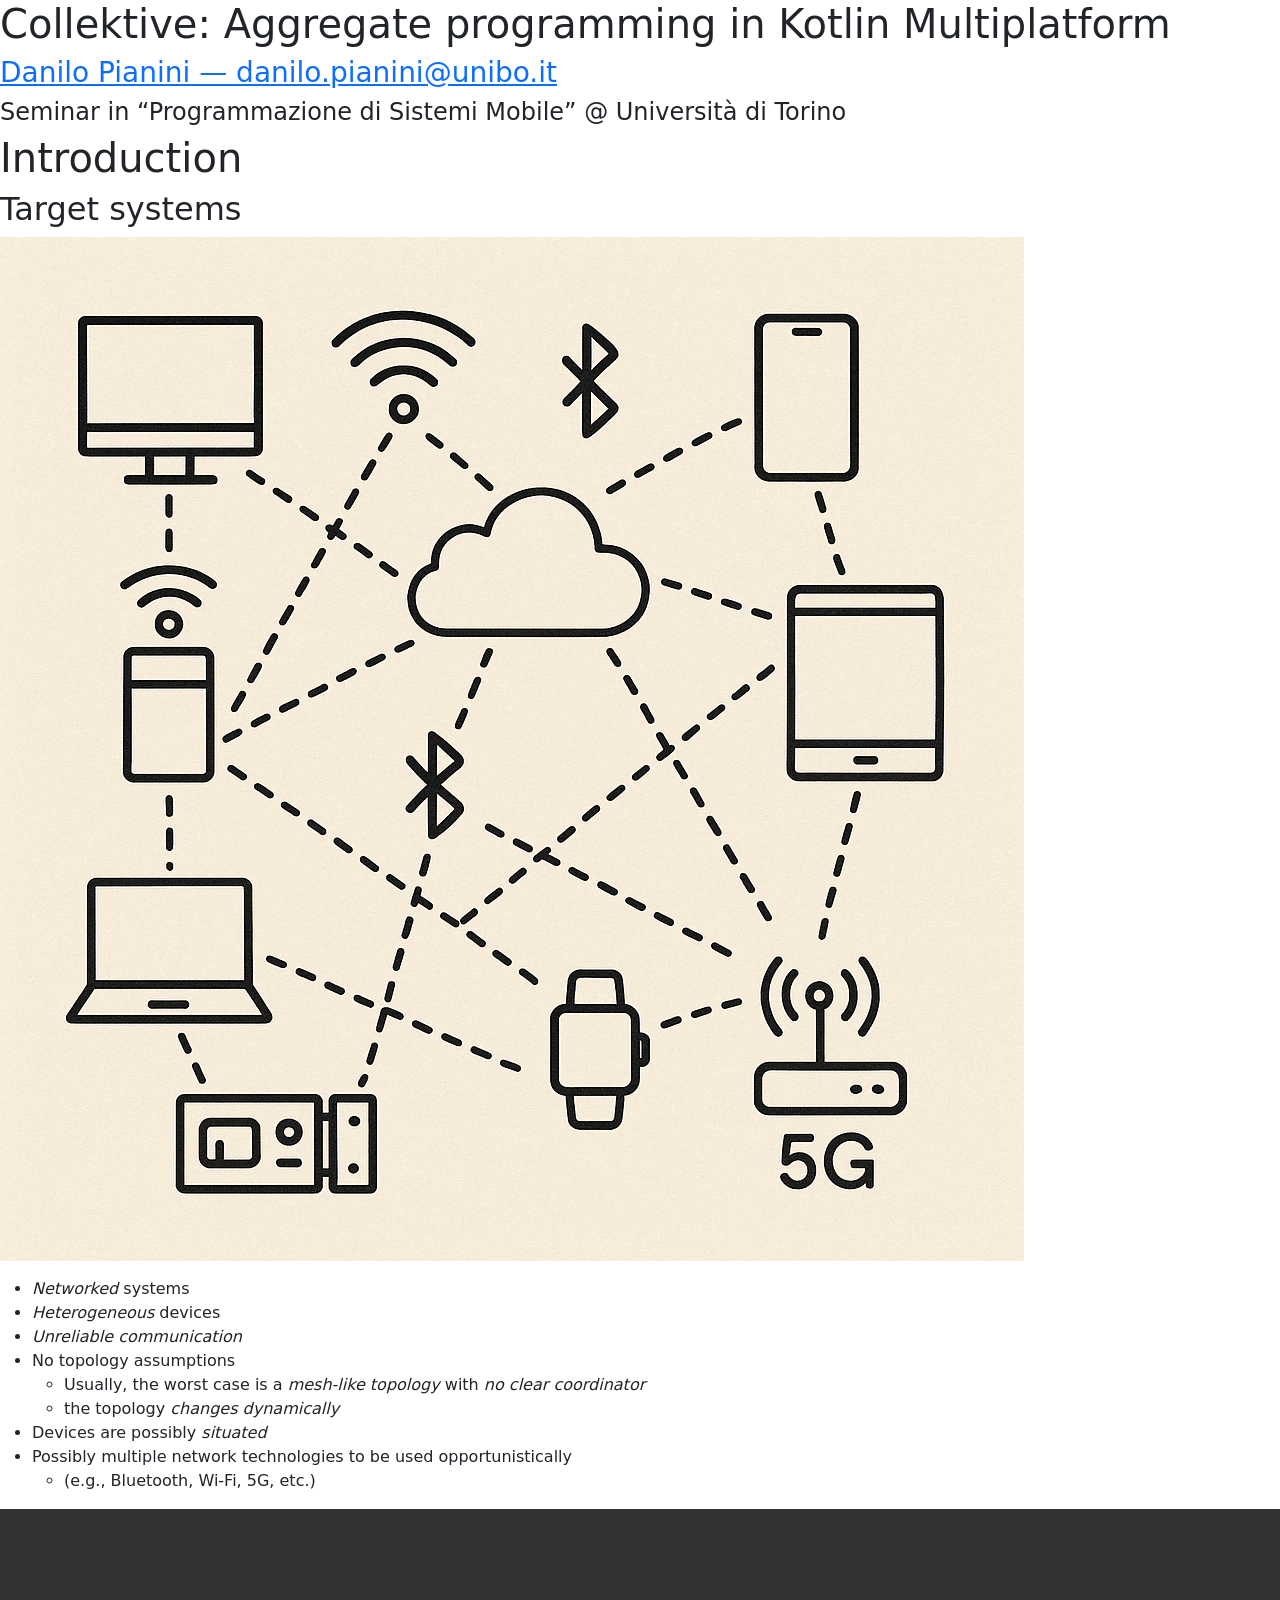
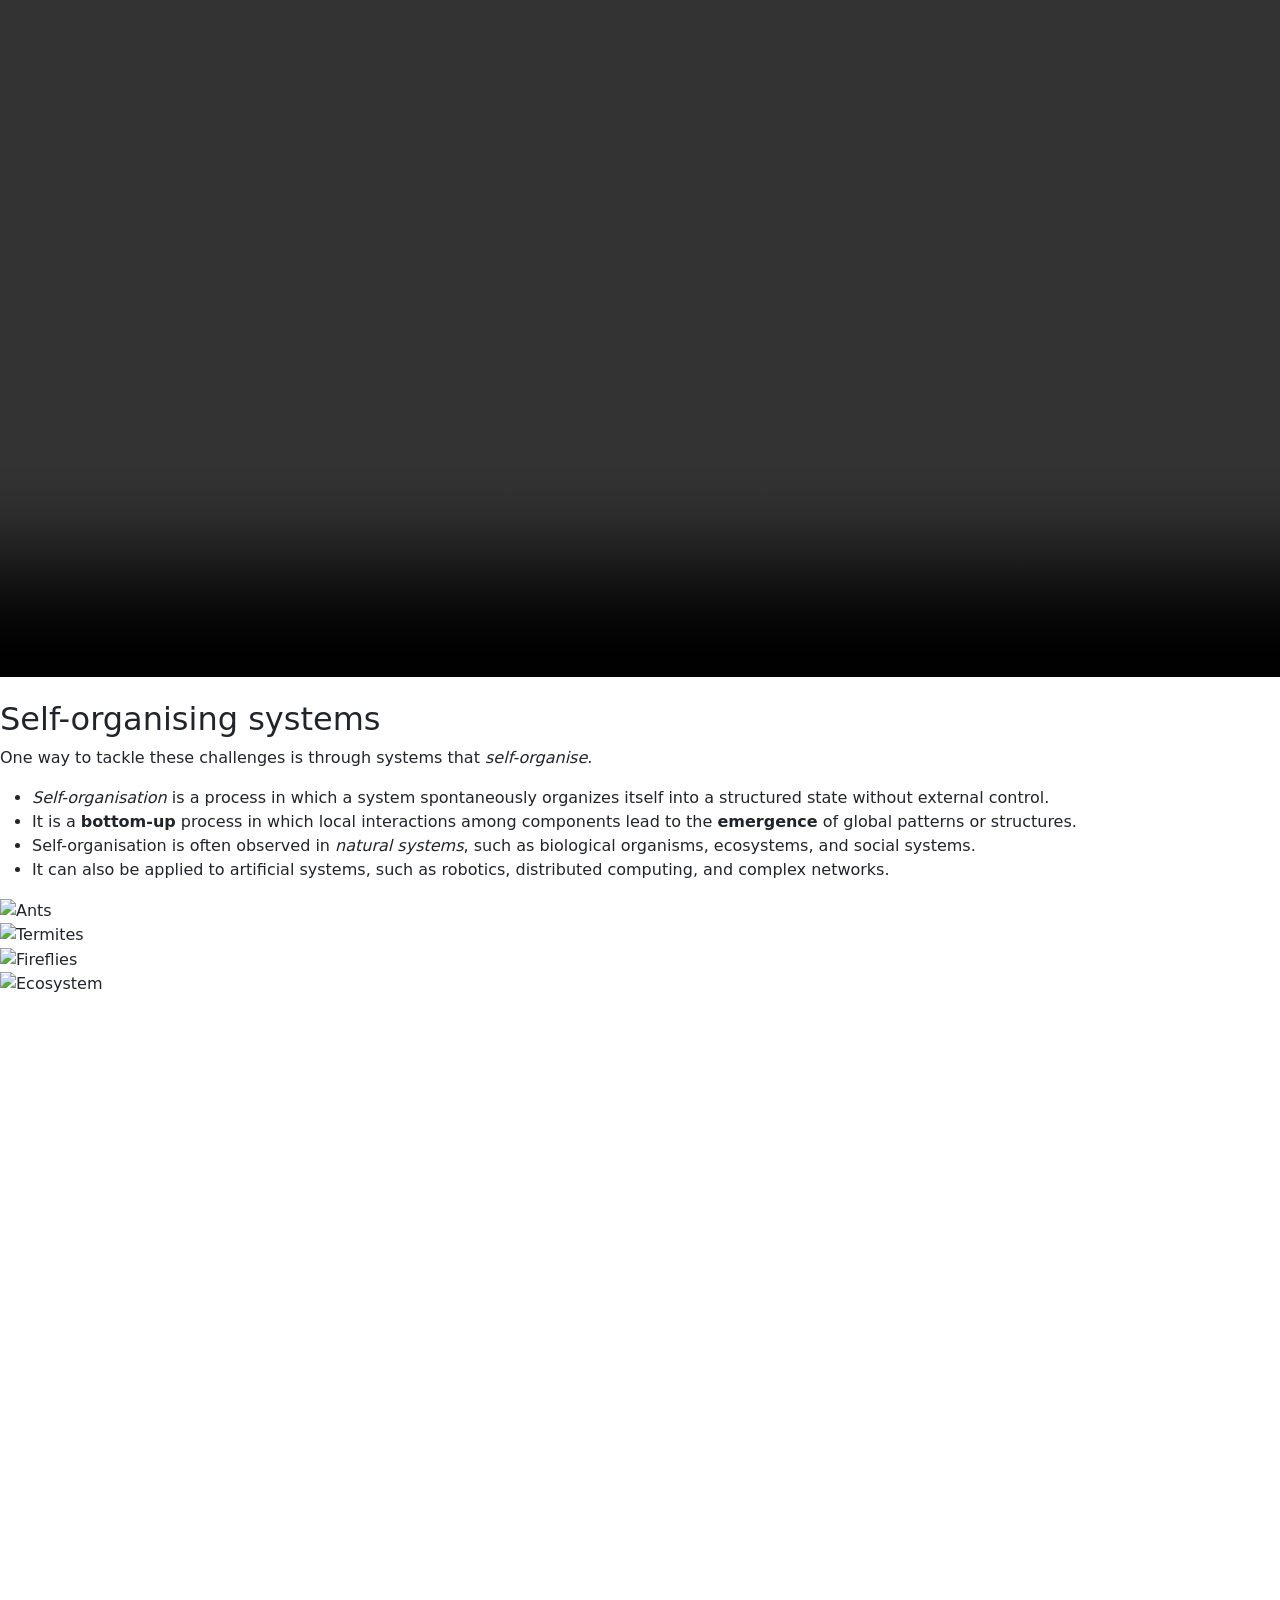
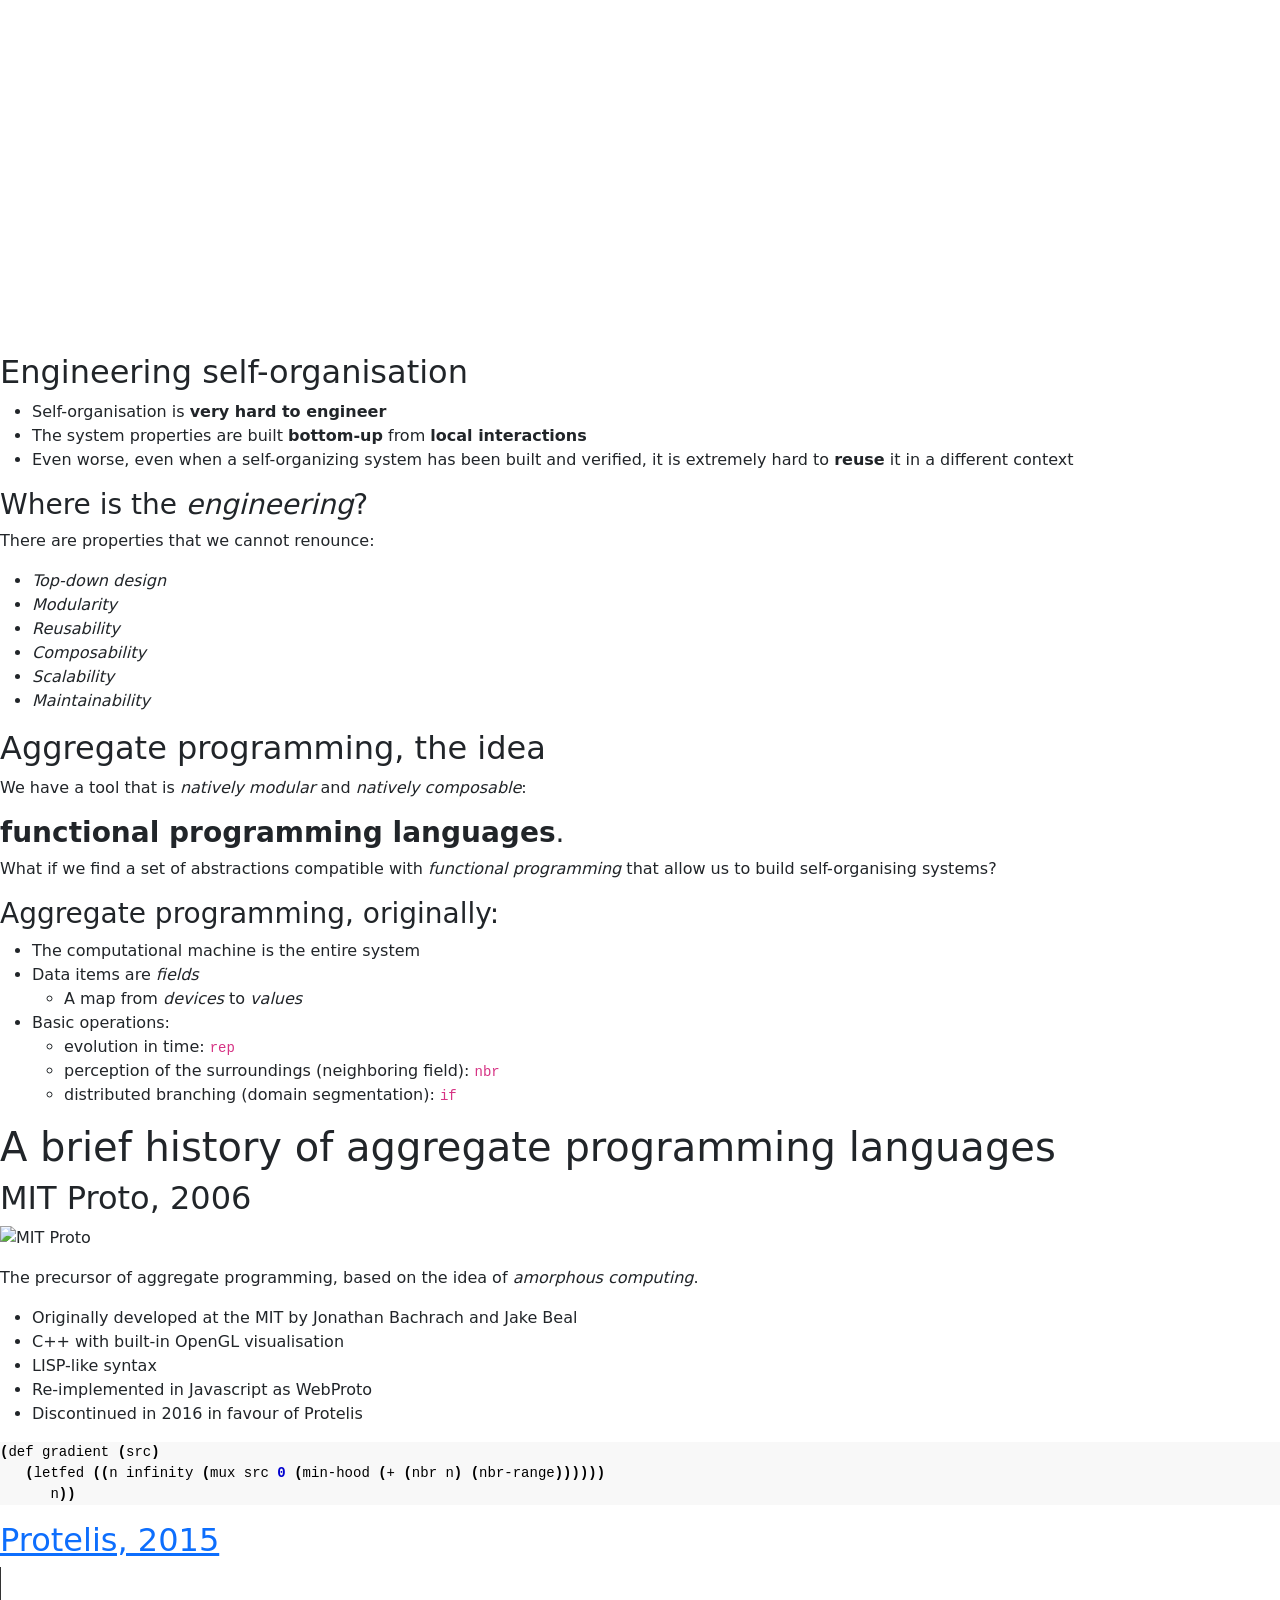
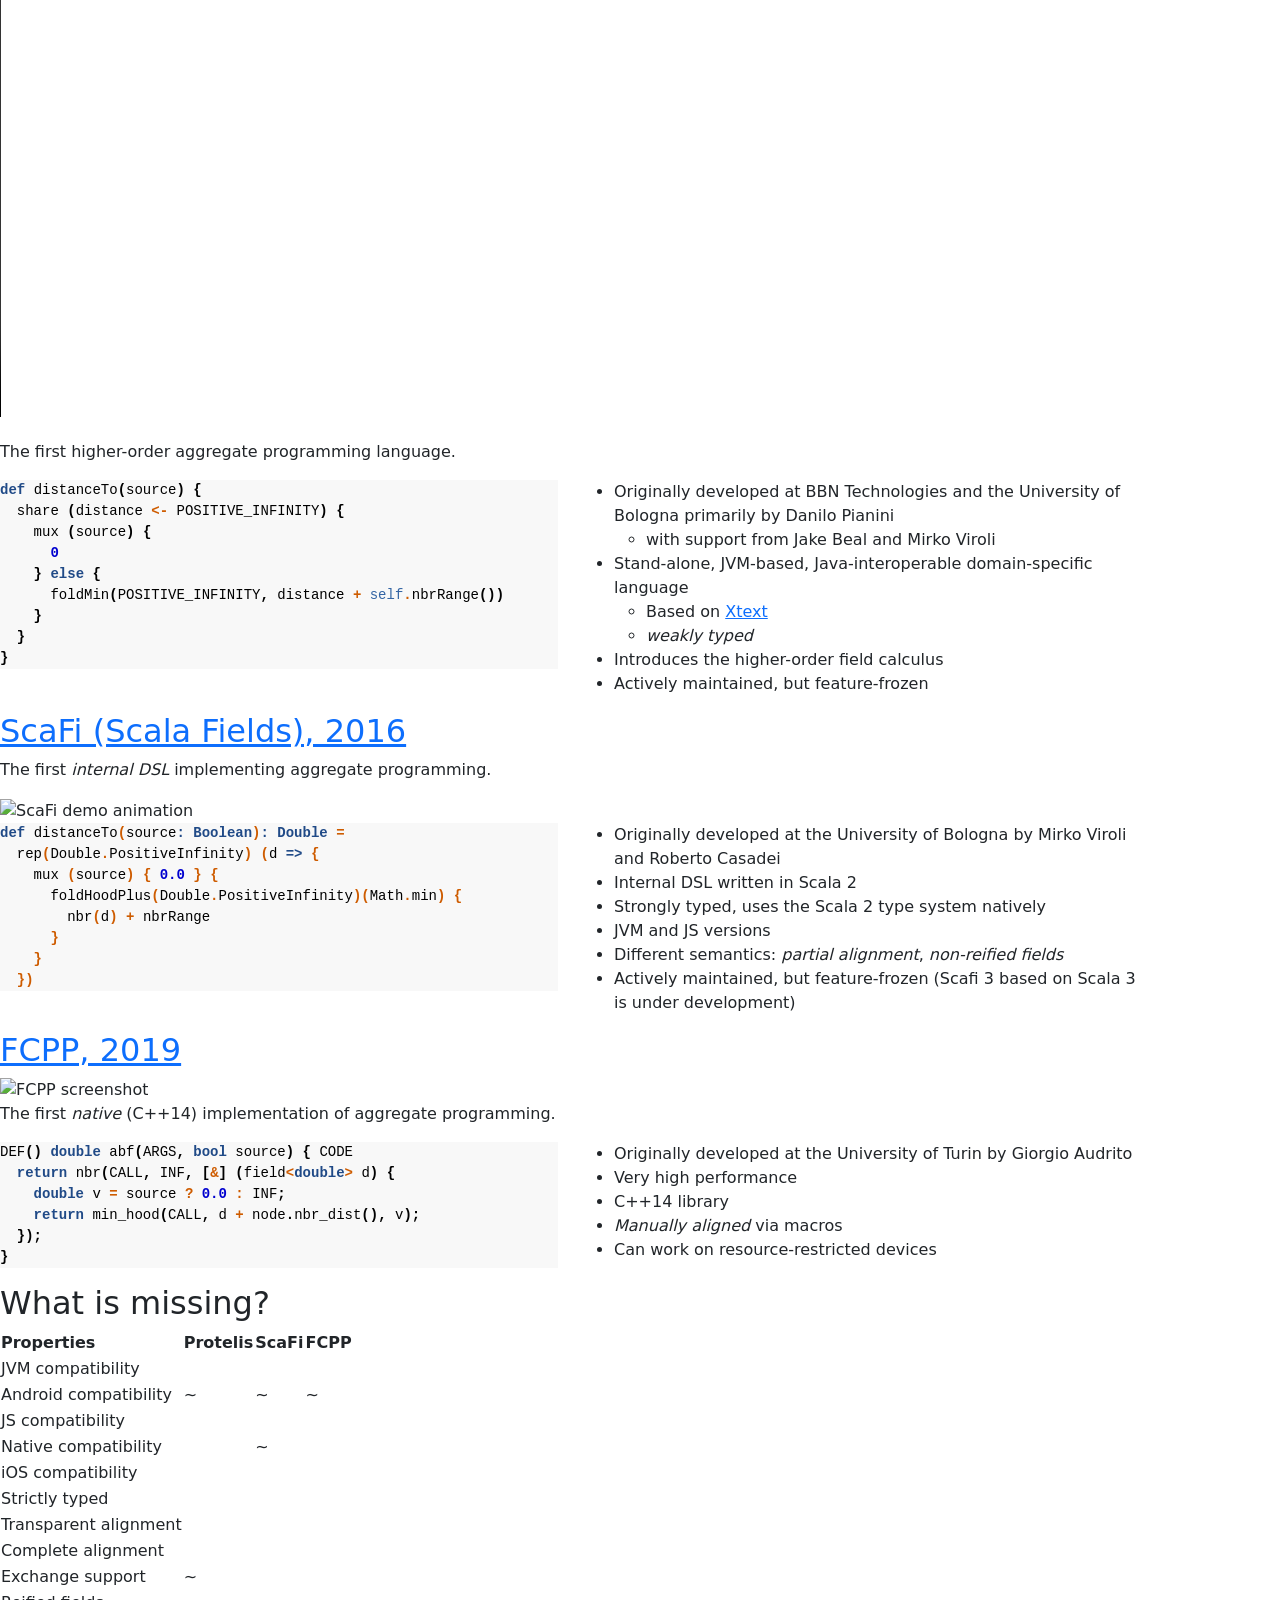
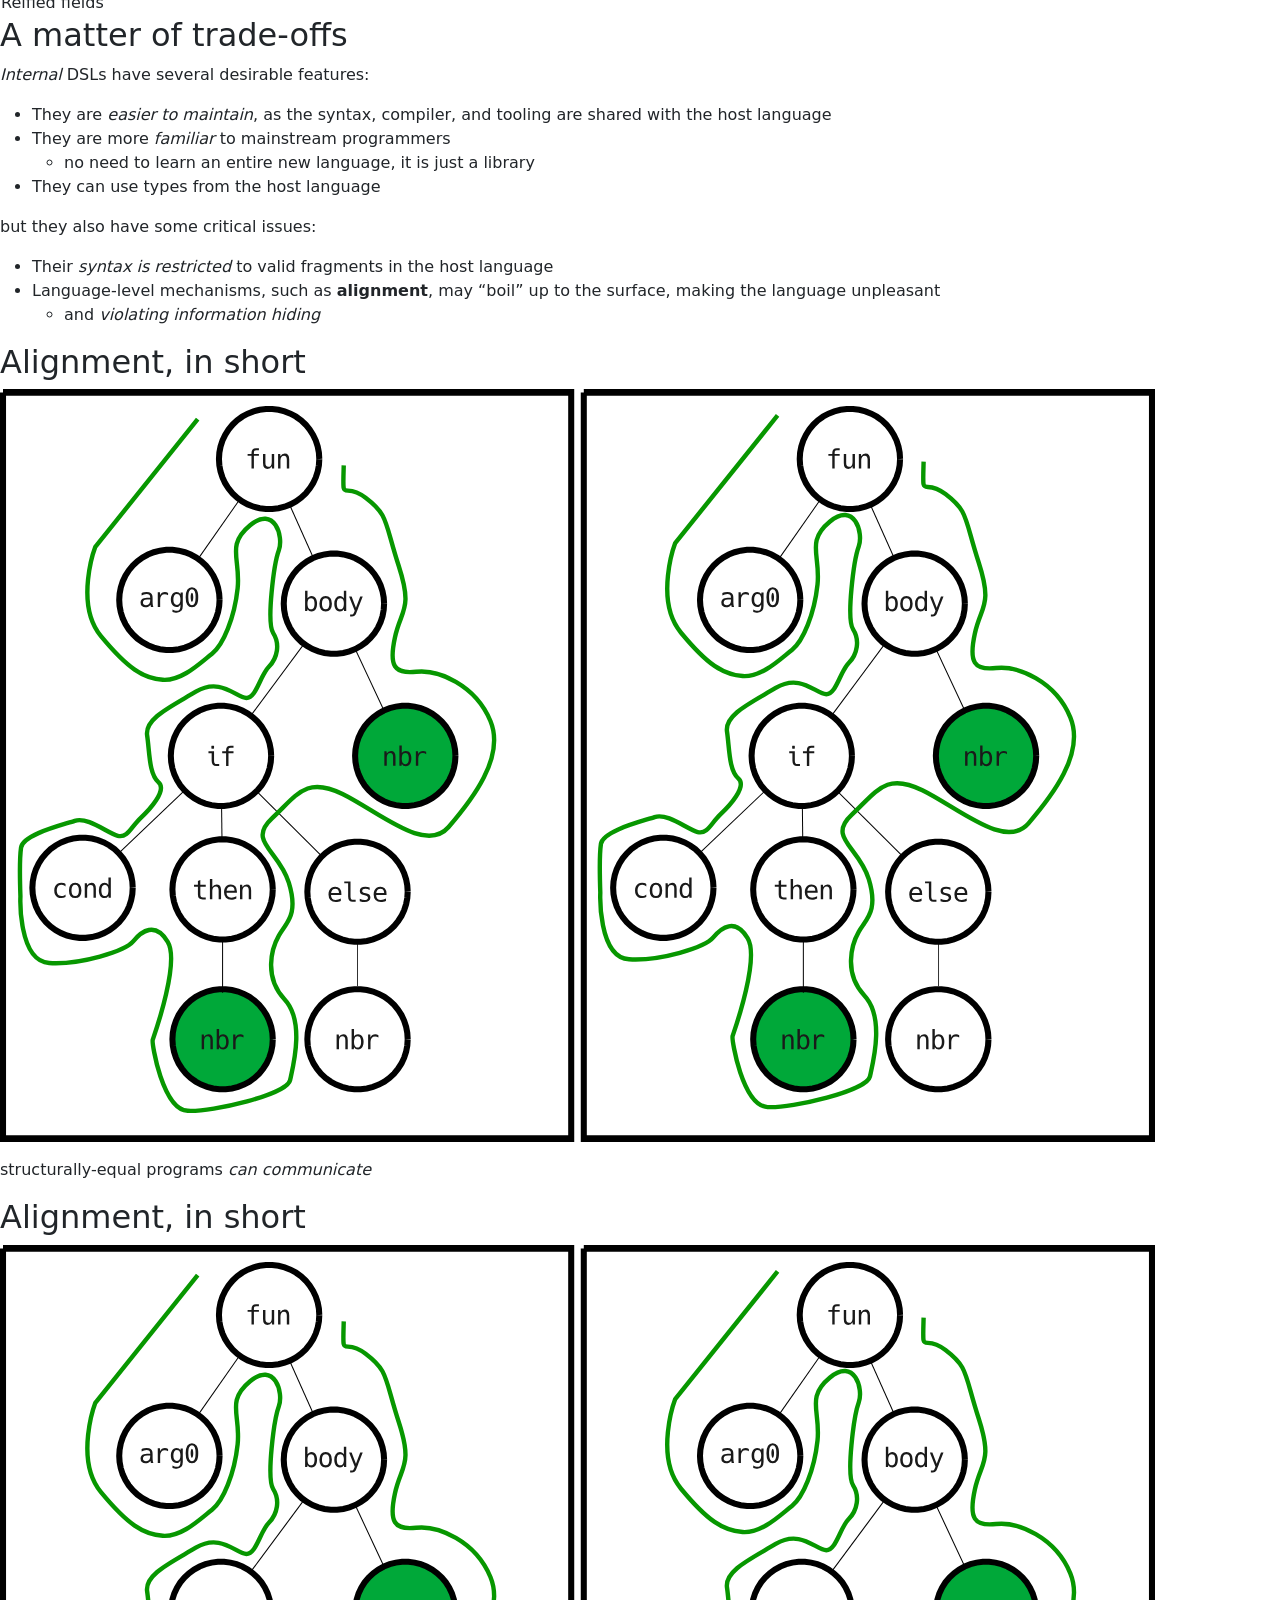
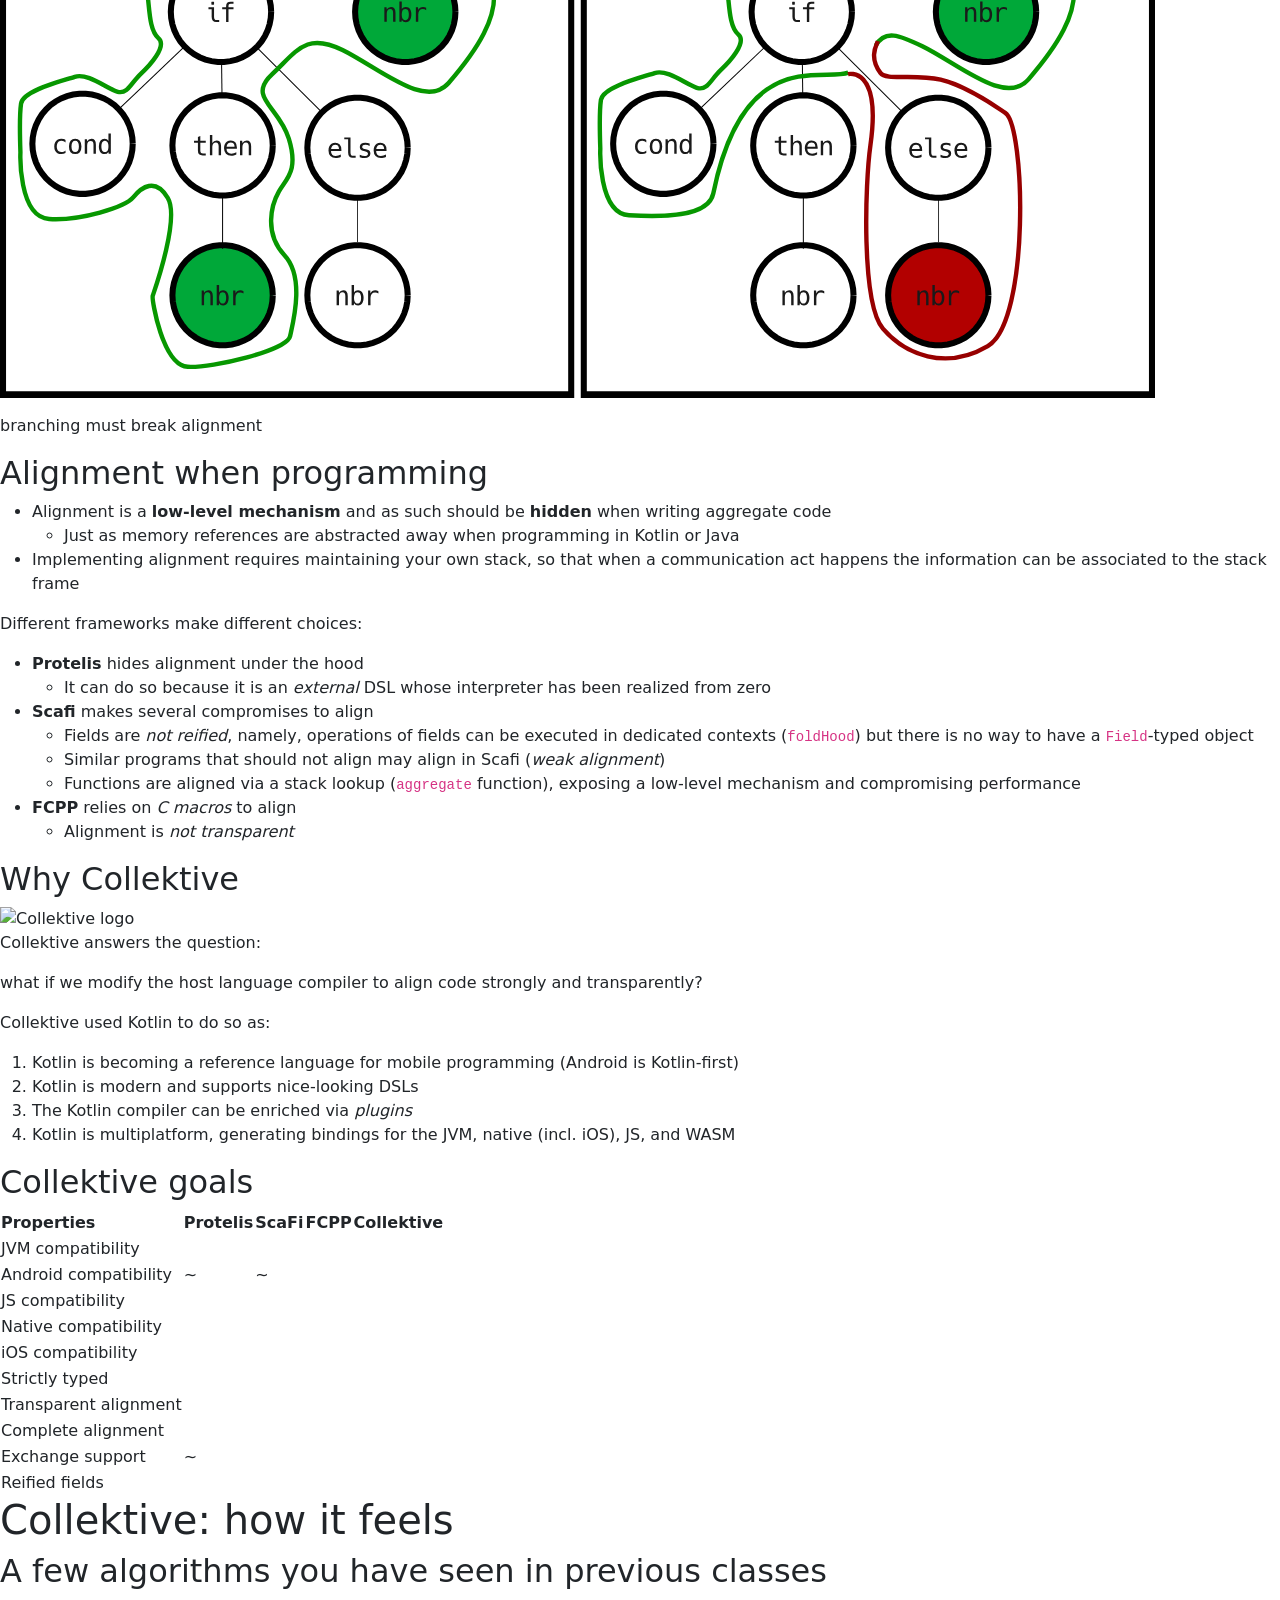
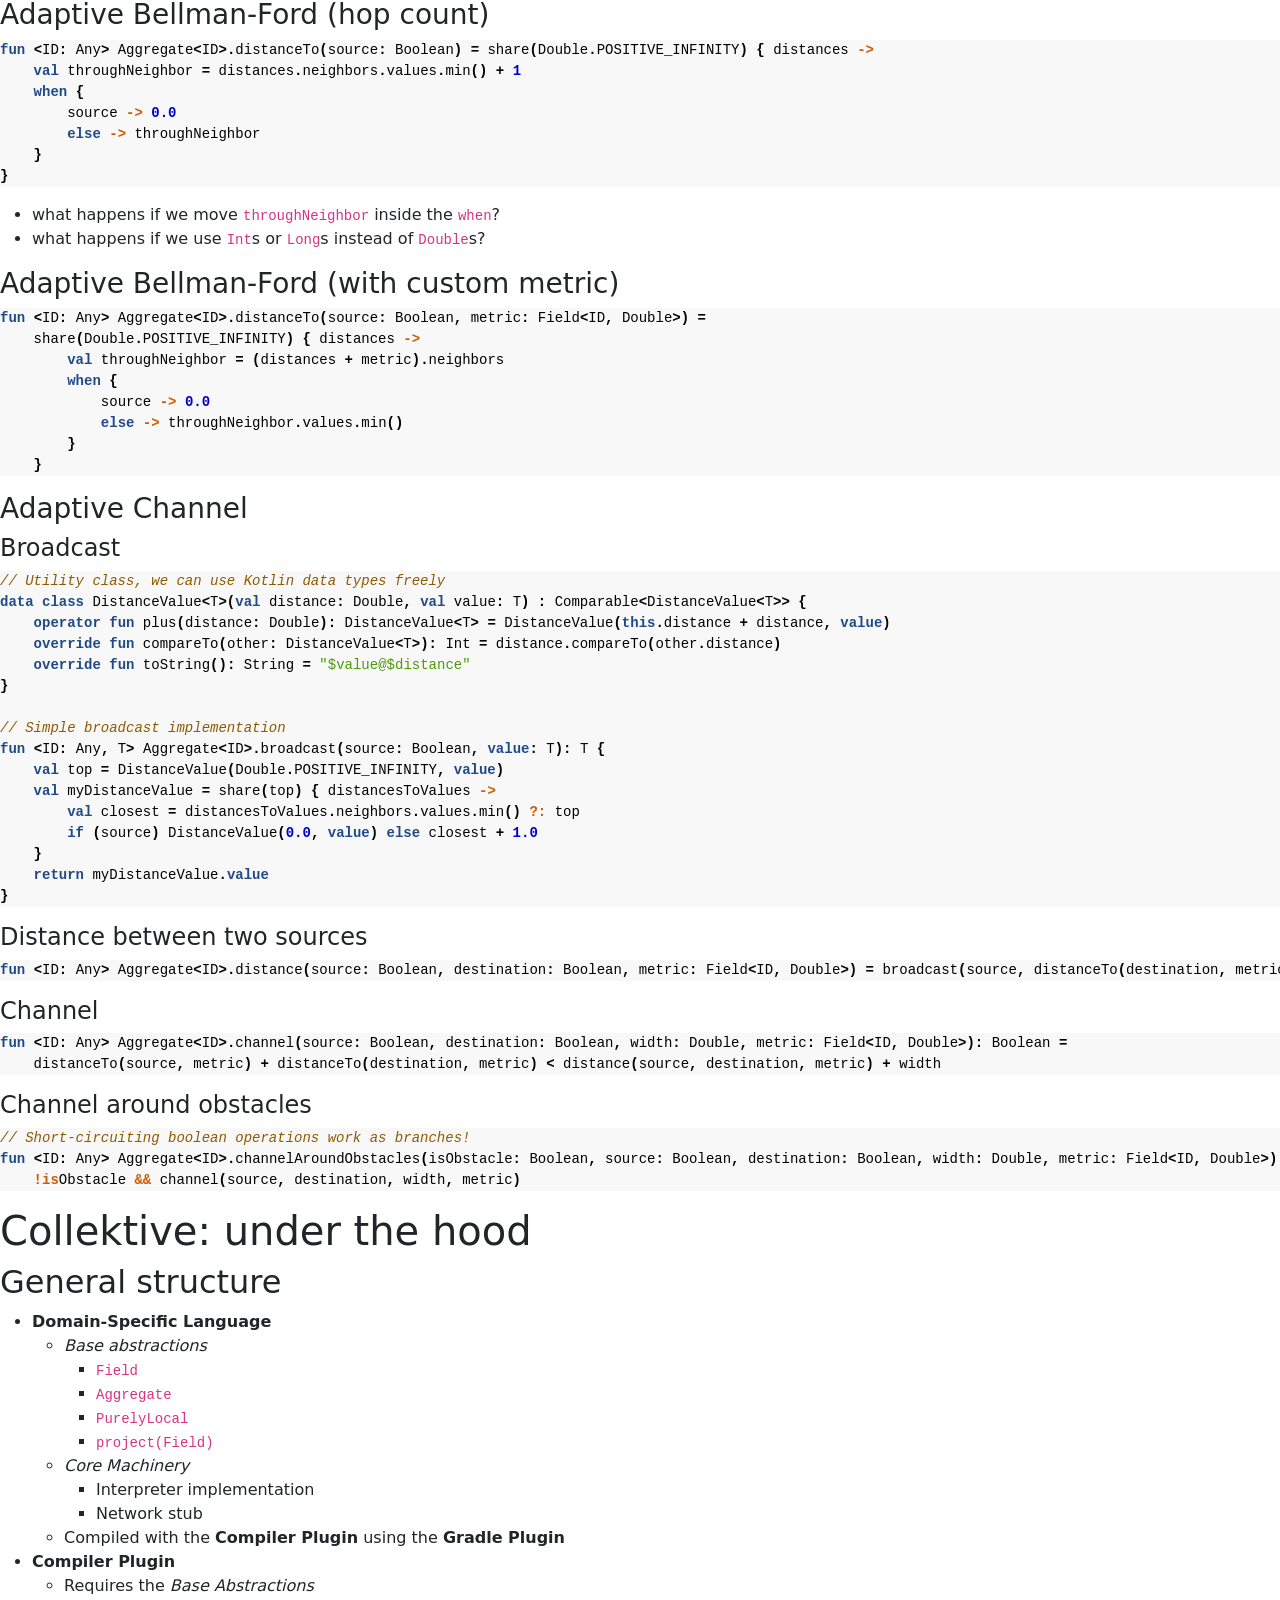
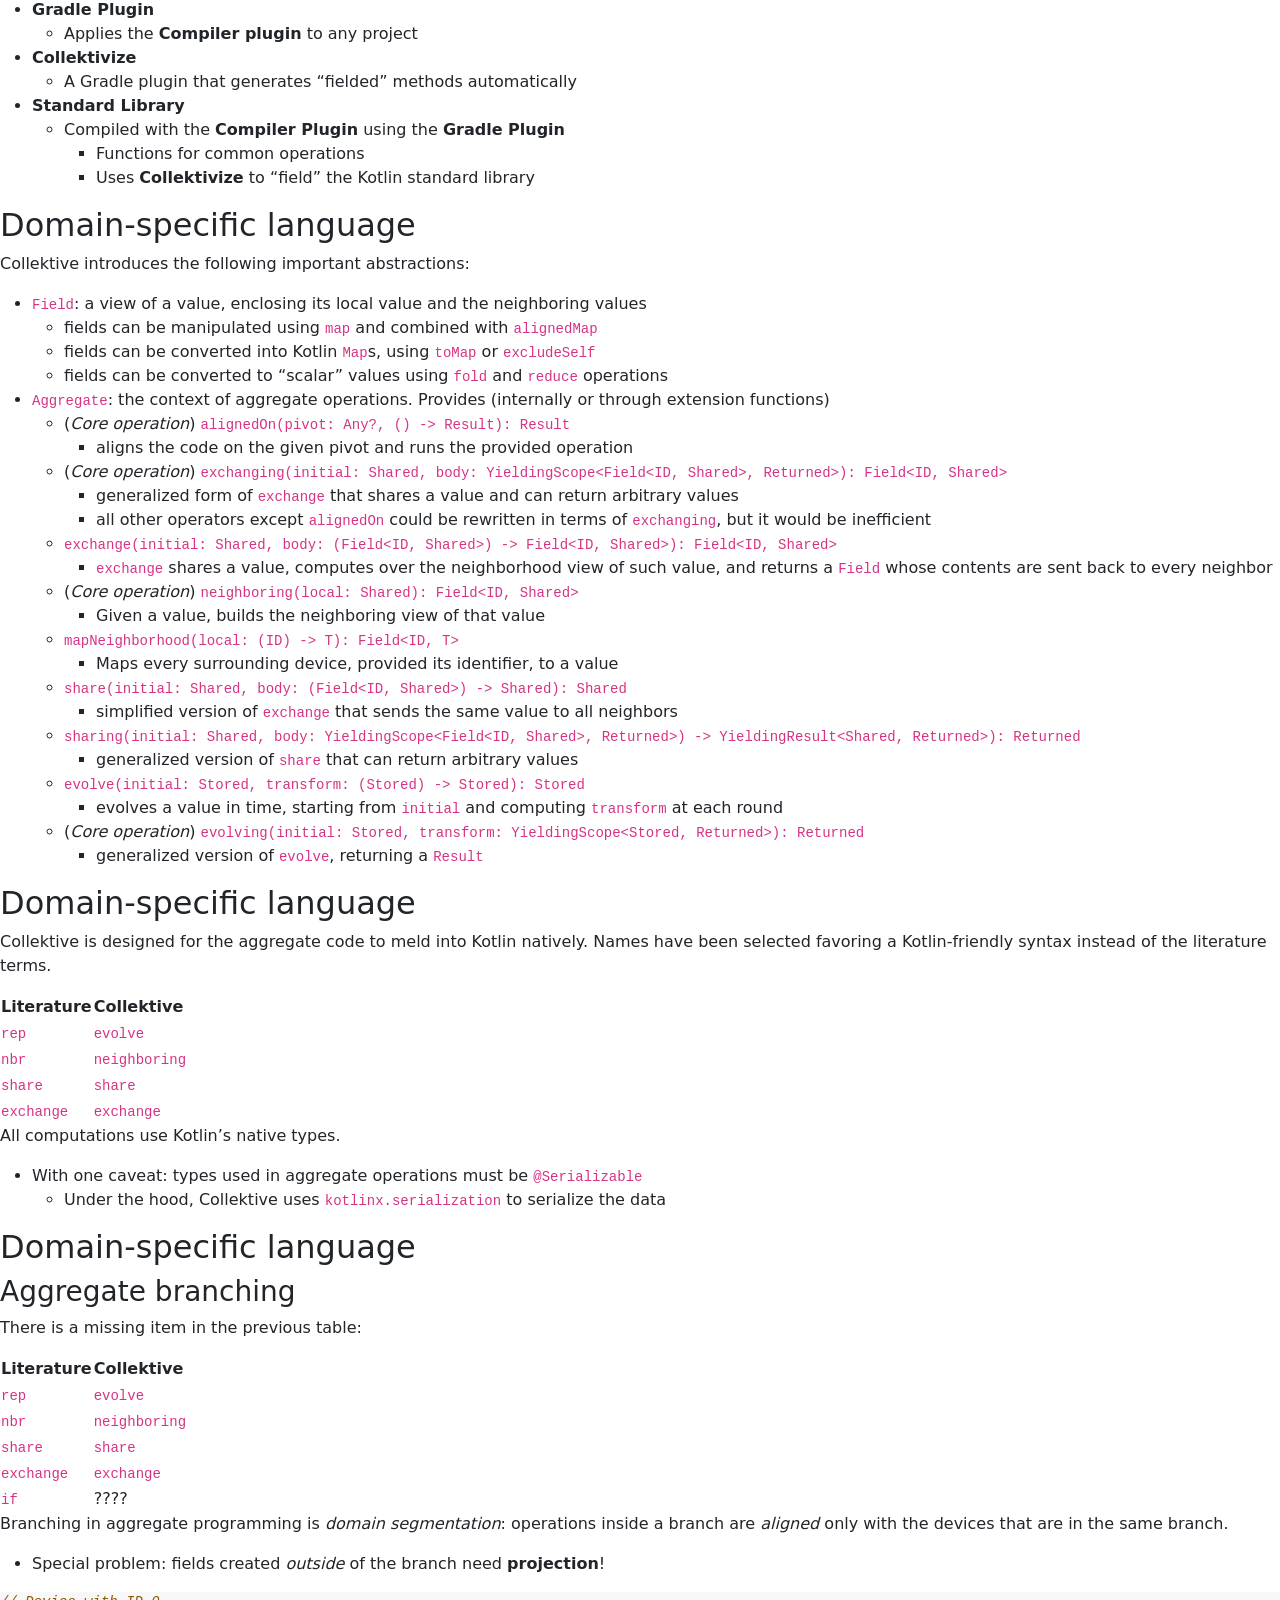
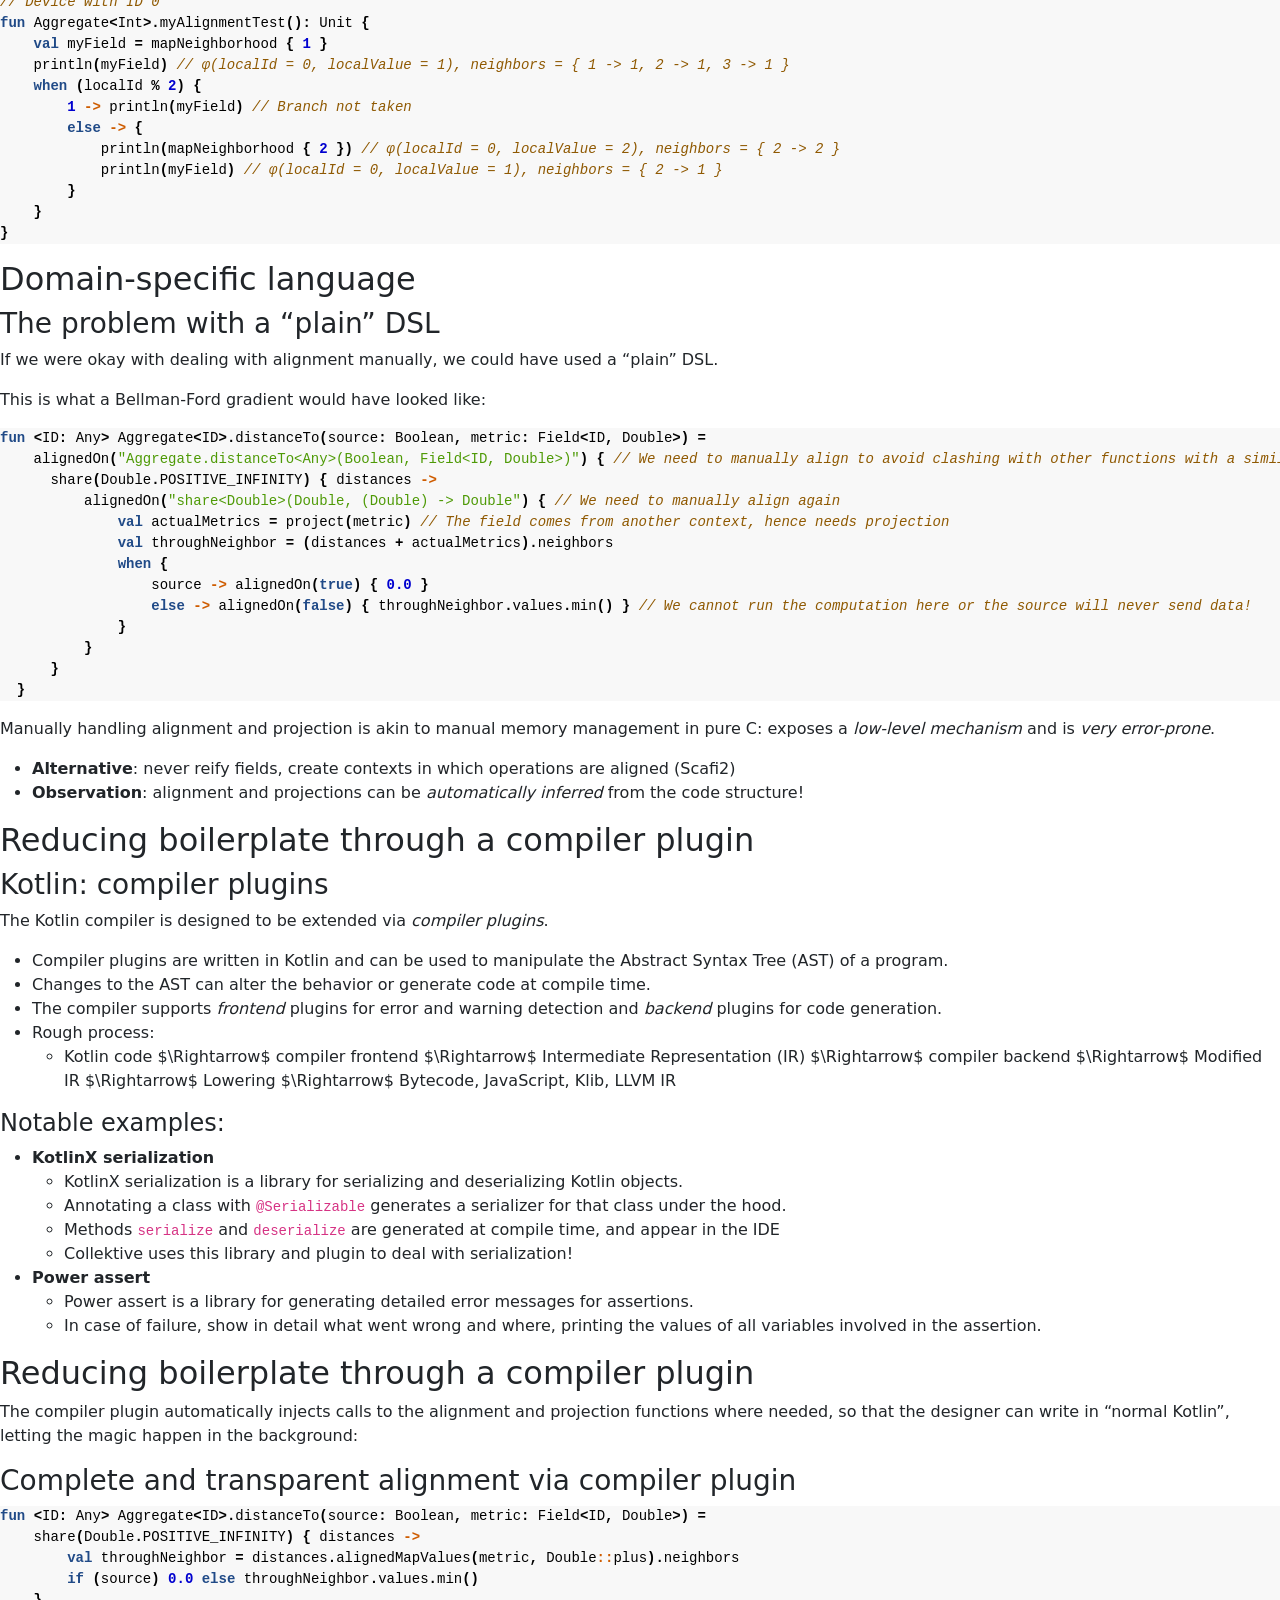
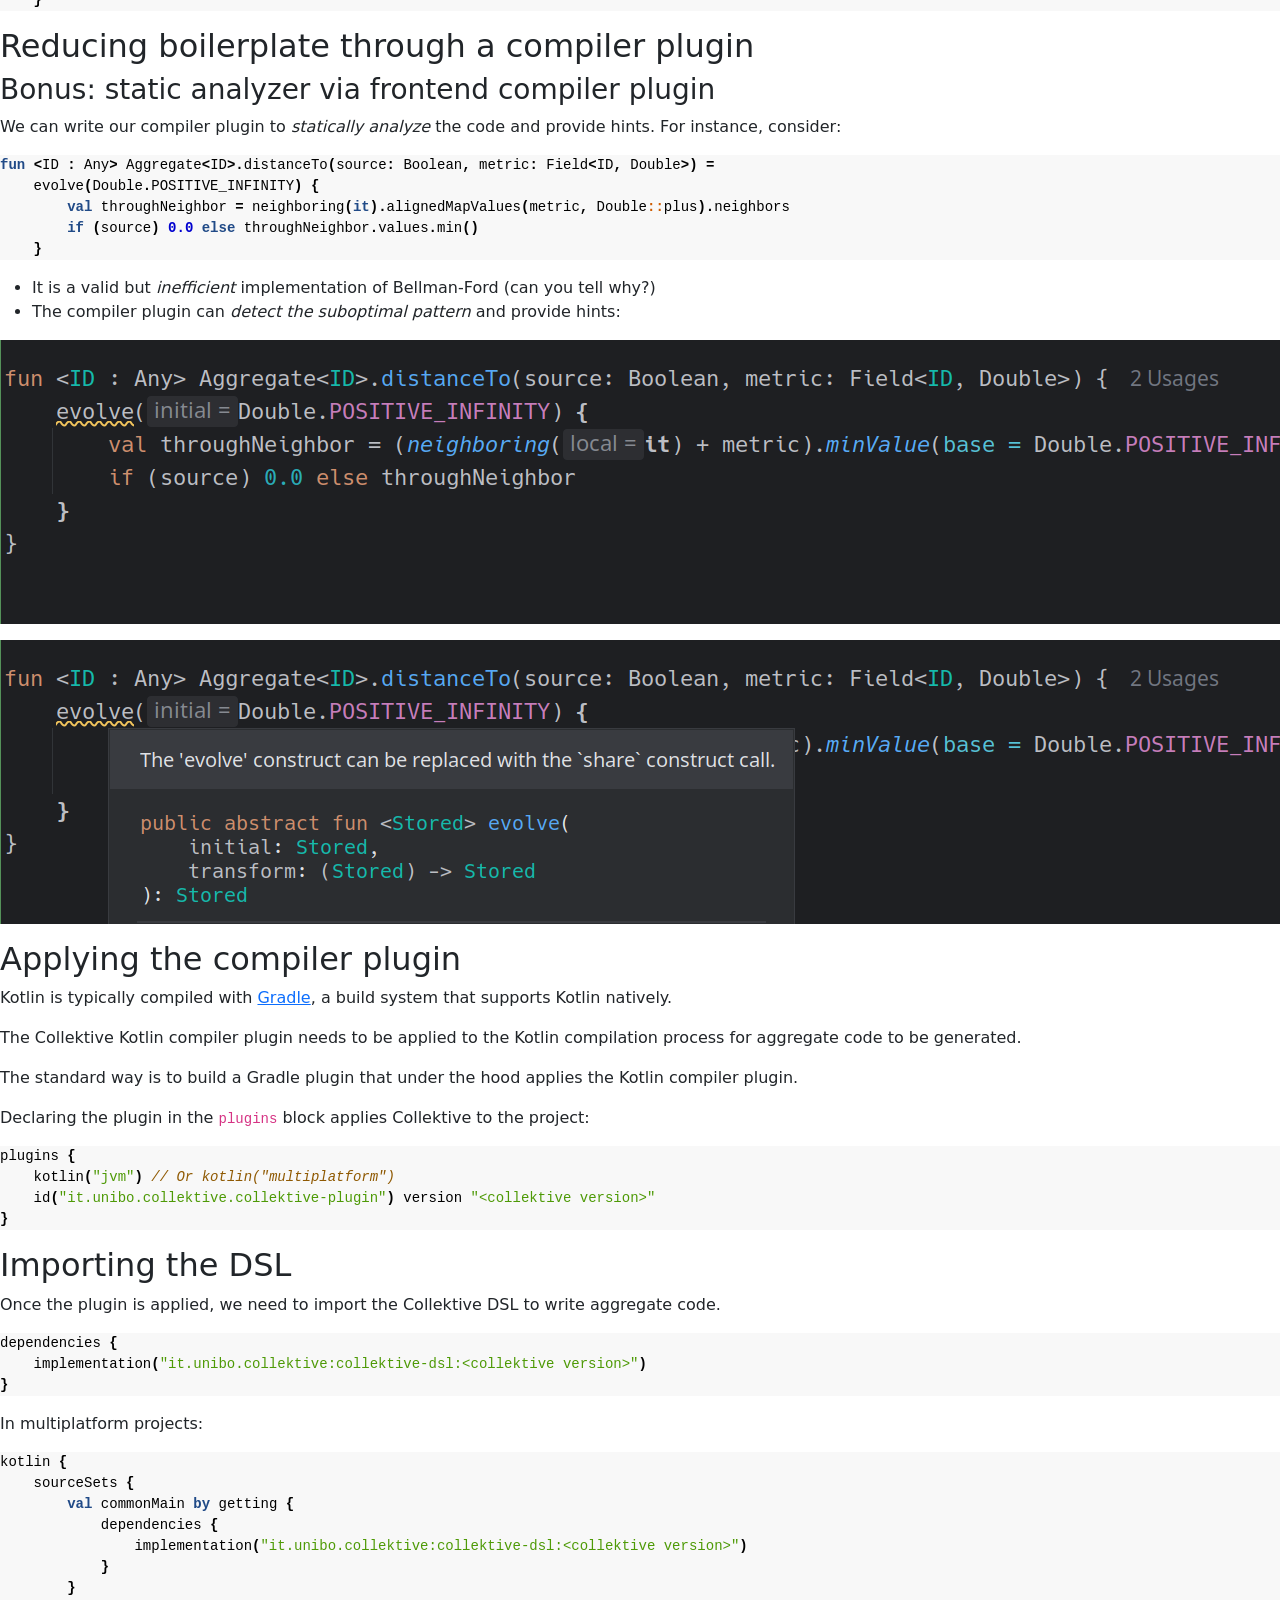
==== commit 503ef71f: "Deploying to gh-pages from @ DanySK/slides-2026-unito-progmob-collektive@76b3d1170bc9b02f8b205e449e6" ====
--- a/index.html
+++ b/index.html
@@ -1,5 +1,4 @@
 <!DOCTYPE html><html lang="en"><head>
-	<meta name="generator" content="Hugo 0.163.2">
     <meta charset="utf-8">
 <title>Collektive: Aggregate programming in Kotlin Multiplatform</title>
 <meta name="description" content="Collektive: Aggregate programming in Kotlin Multiplatform">
@@ -18,7 +17,8 @@
 <script src="https://kit.fontawesome.com/04afe70845.js" crossorigin="anonymous"></script>
 <script type="text/javascript" src="https://unpkg.com/qr-code-styling@1.5.0/lib/qr-code-styling.js"></script>
 
-  </head>
+  	<meta name="generator" content="Hugo 0.169.0">
+</head>
   <body>
     
     <div class="reveal">
@@ -26,7 +26,7 @@
   
 
     <section><h1 id="collektive-aggregate-programming-in-kotlin-multiplatform">Collektive: Aggregate programming in Kotlin Multiplatform</h1>
-<h3 id="danilo-pianini"><a href="mailto:danilo.pianini@unibo.it">Danilo Pianini — danilo.pianini@unibo.it</a></h3>
+<h3 id="danilo-pianini--danilopianiniuniboit"><a href="mailto:danilo.pianini@unibo.it">Danilo Pianini — danilo.pianini@unibo.it</a></h3>
 <h4 id="seminar-in-programmazione-di-sistemi-mobile--università-di-torino">Seminar in “Programmazione di Sistemi Mobile” @ Università di Torino</h4>
 </section><section>
 <h1 id="introduction">Introduction</h1>
@@ -1012,7 +1012,7 @@
 </section><section>
 <h2 id="simulators-for-aggregate-programming-3">Simulators for aggregate programming</h2>
 <h3 id="how-to-be-a-good-engineer">How to be a good engineer</h3>
-<h4 id="the-aggregate-code"><em>The aggregate code <strong>must never</strong> reference entities of the simulator</em></h4>
+<h4 id="the-aggregate-code-must-never-reference-entities-of-the-simulator"><em>The aggregate code <strong>must never</strong> reference entities of the simulator</em></h4>
 <ul>
 <li>Simulators run a <em>model</em> of the world, and often expose <em>shortcuts</em> that are impossible in real life.</li>
 <li>Assumptions from the simulator may not hold in real life</li>
@@ -1149,7 +1149,7 @@
 <p>Use this example as a starting point for cross-platform Aggregate applications!</p>
 </section><section>
 <h1 id="collektive-aggregate-programming-in-kotlin-multiplatform-1">Collektive: Aggregate programming in Kotlin Multiplatform</h1>
-<h3 id="danilo-pianini-1"><a href="mailto:danilo.pianini@unibo.it">Danilo Pianini — danilo.pianini@unibo.it</a></h3>
+<h3 id="danilo-pianini--danilopianiniuniboit-1"><a href="mailto:danilo.pianini@unibo.it">Danilo Pianini — danilo.pianini@unibo.it</a></h3>
 <h4 id="seminar-in-programmazione-di-sistemi-mobile--università-di-torino-1">Seminar in “Programmazione di Sistemi Mobile” @ Università di Torino</h4>
 <p><a href="#0">start over</a></p>
 </section>
